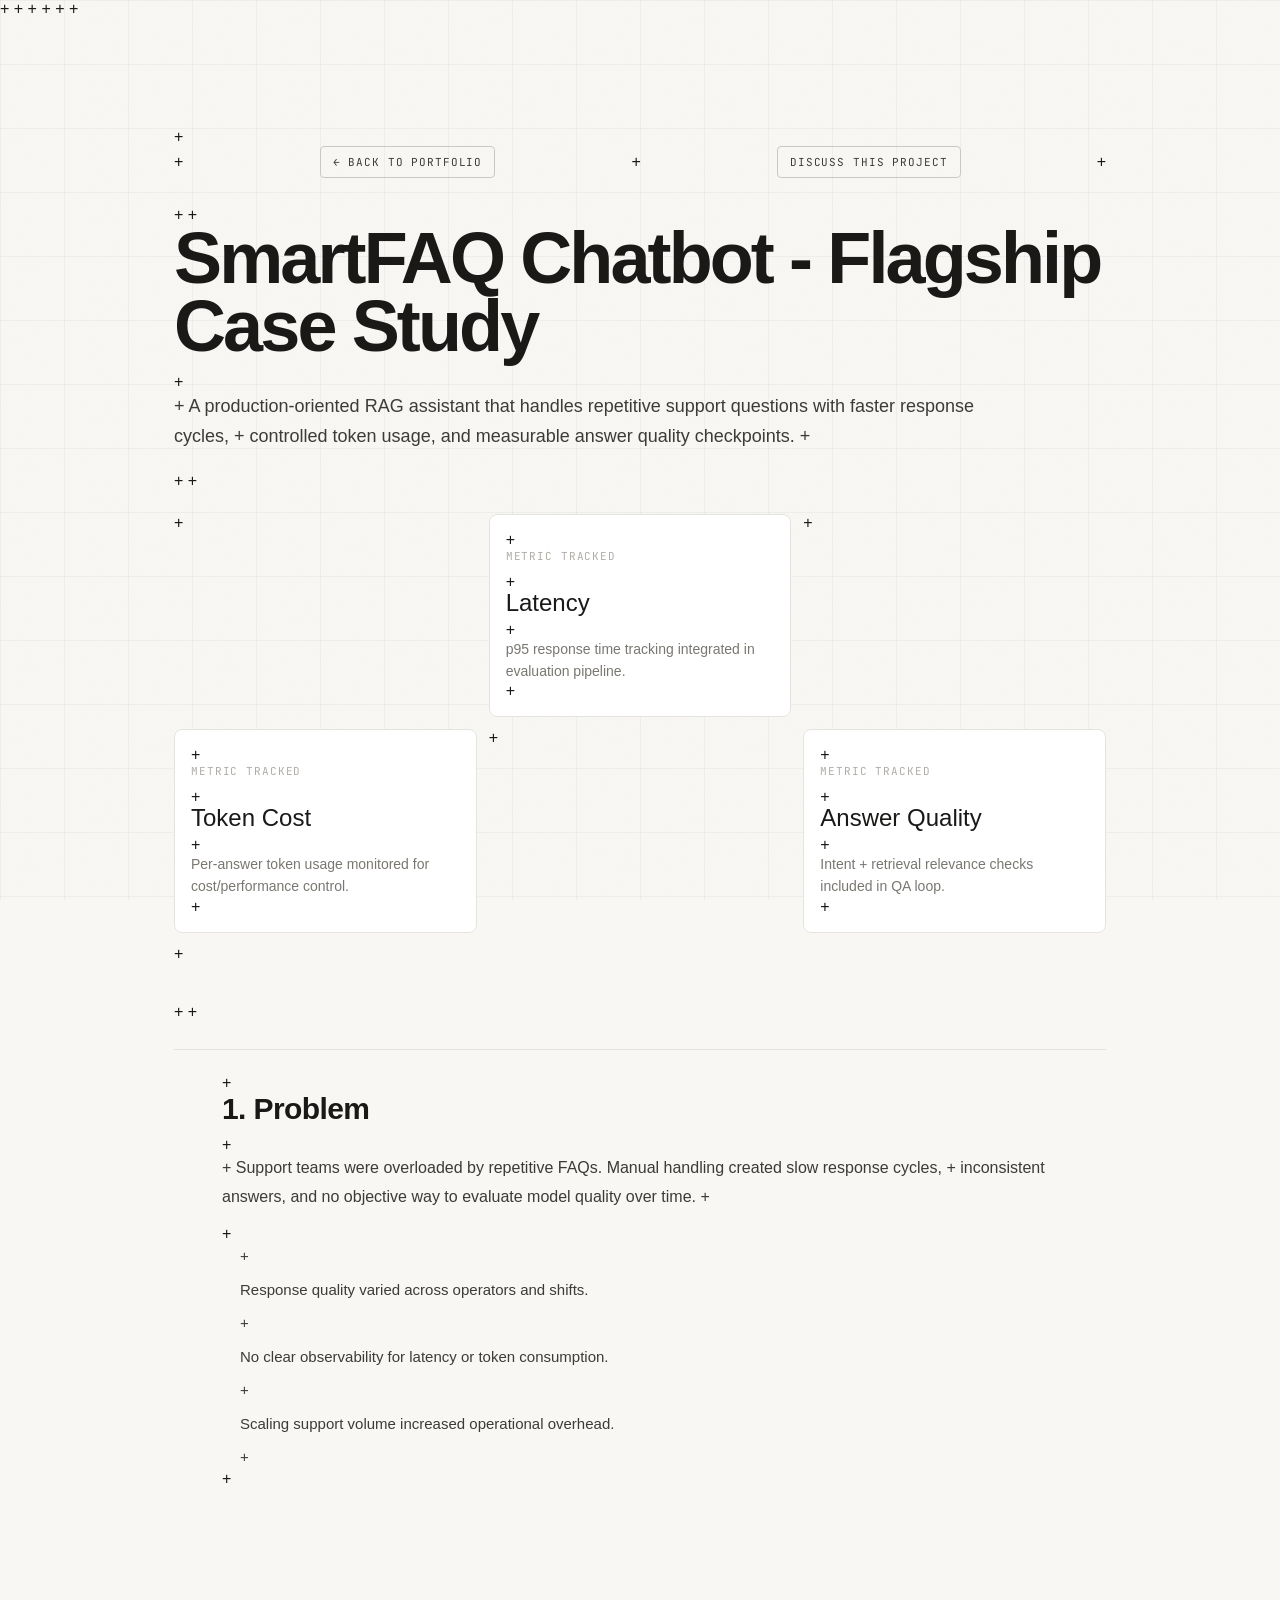
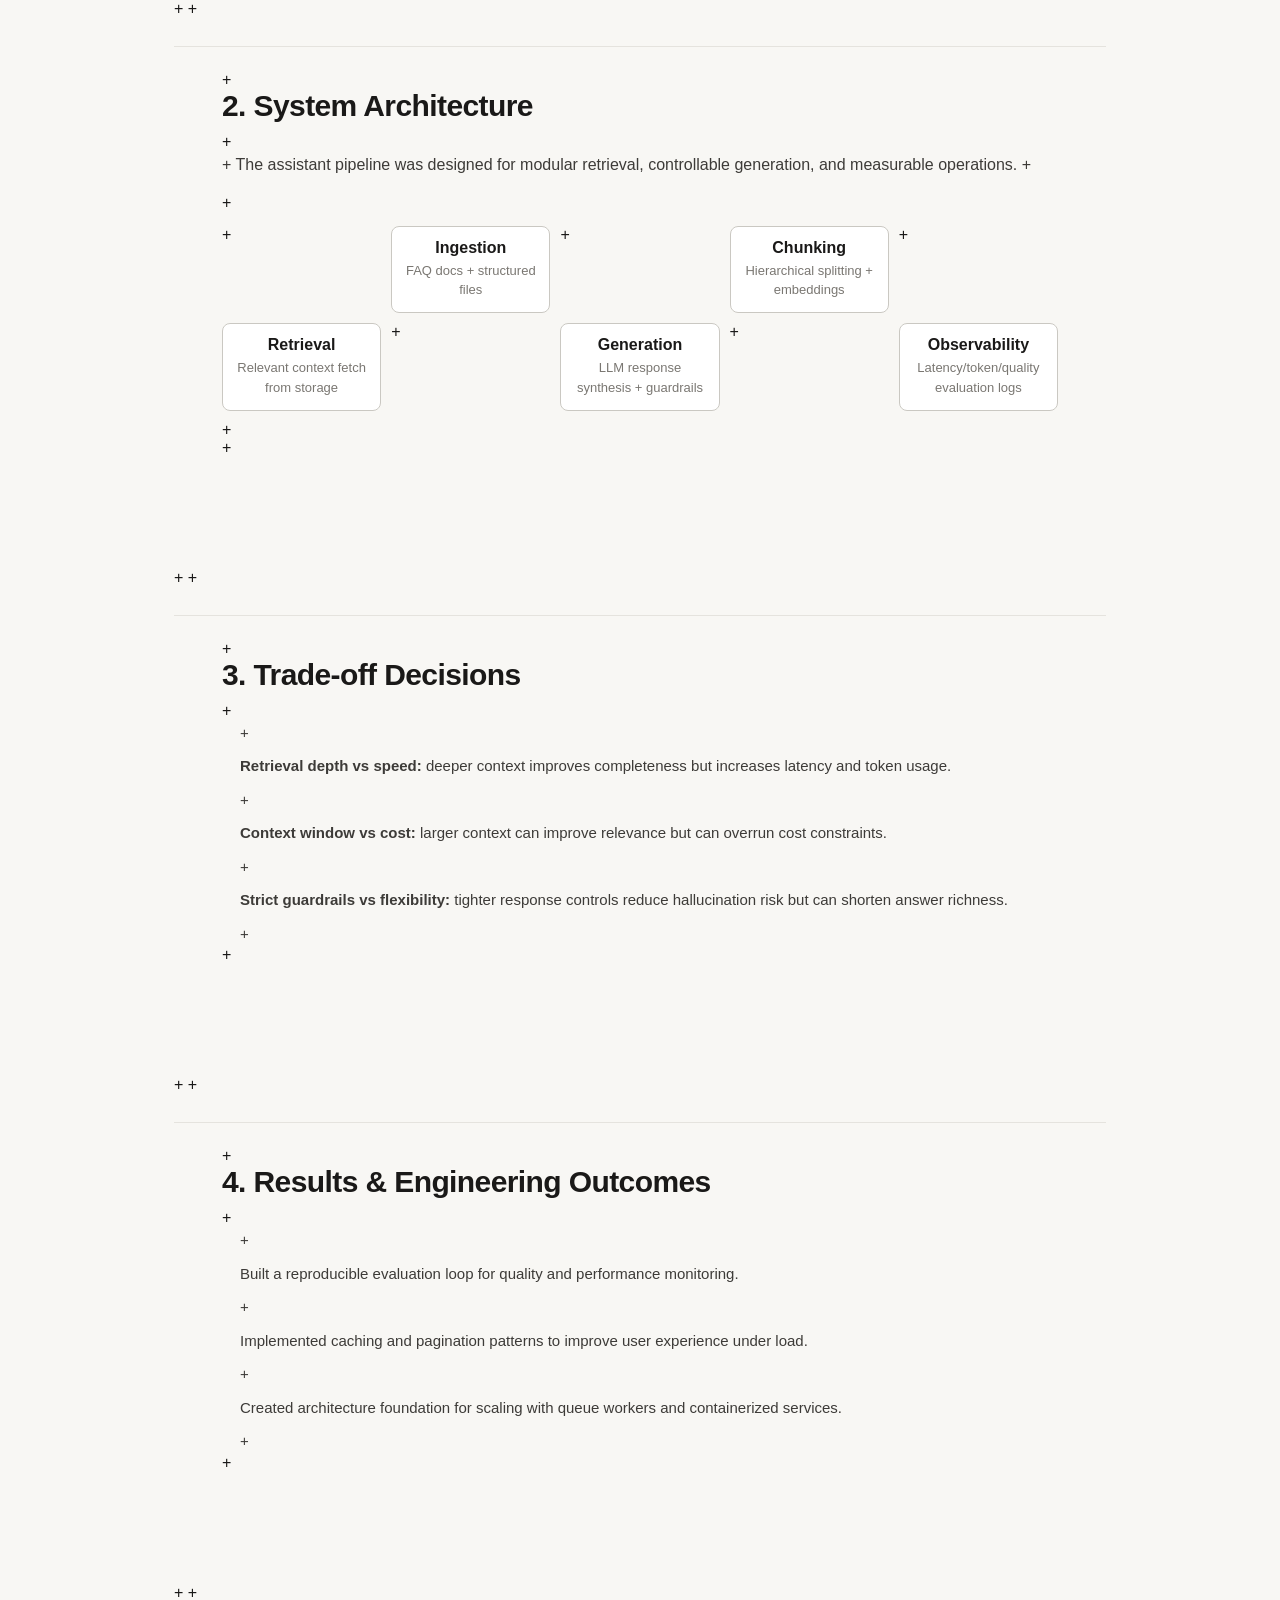
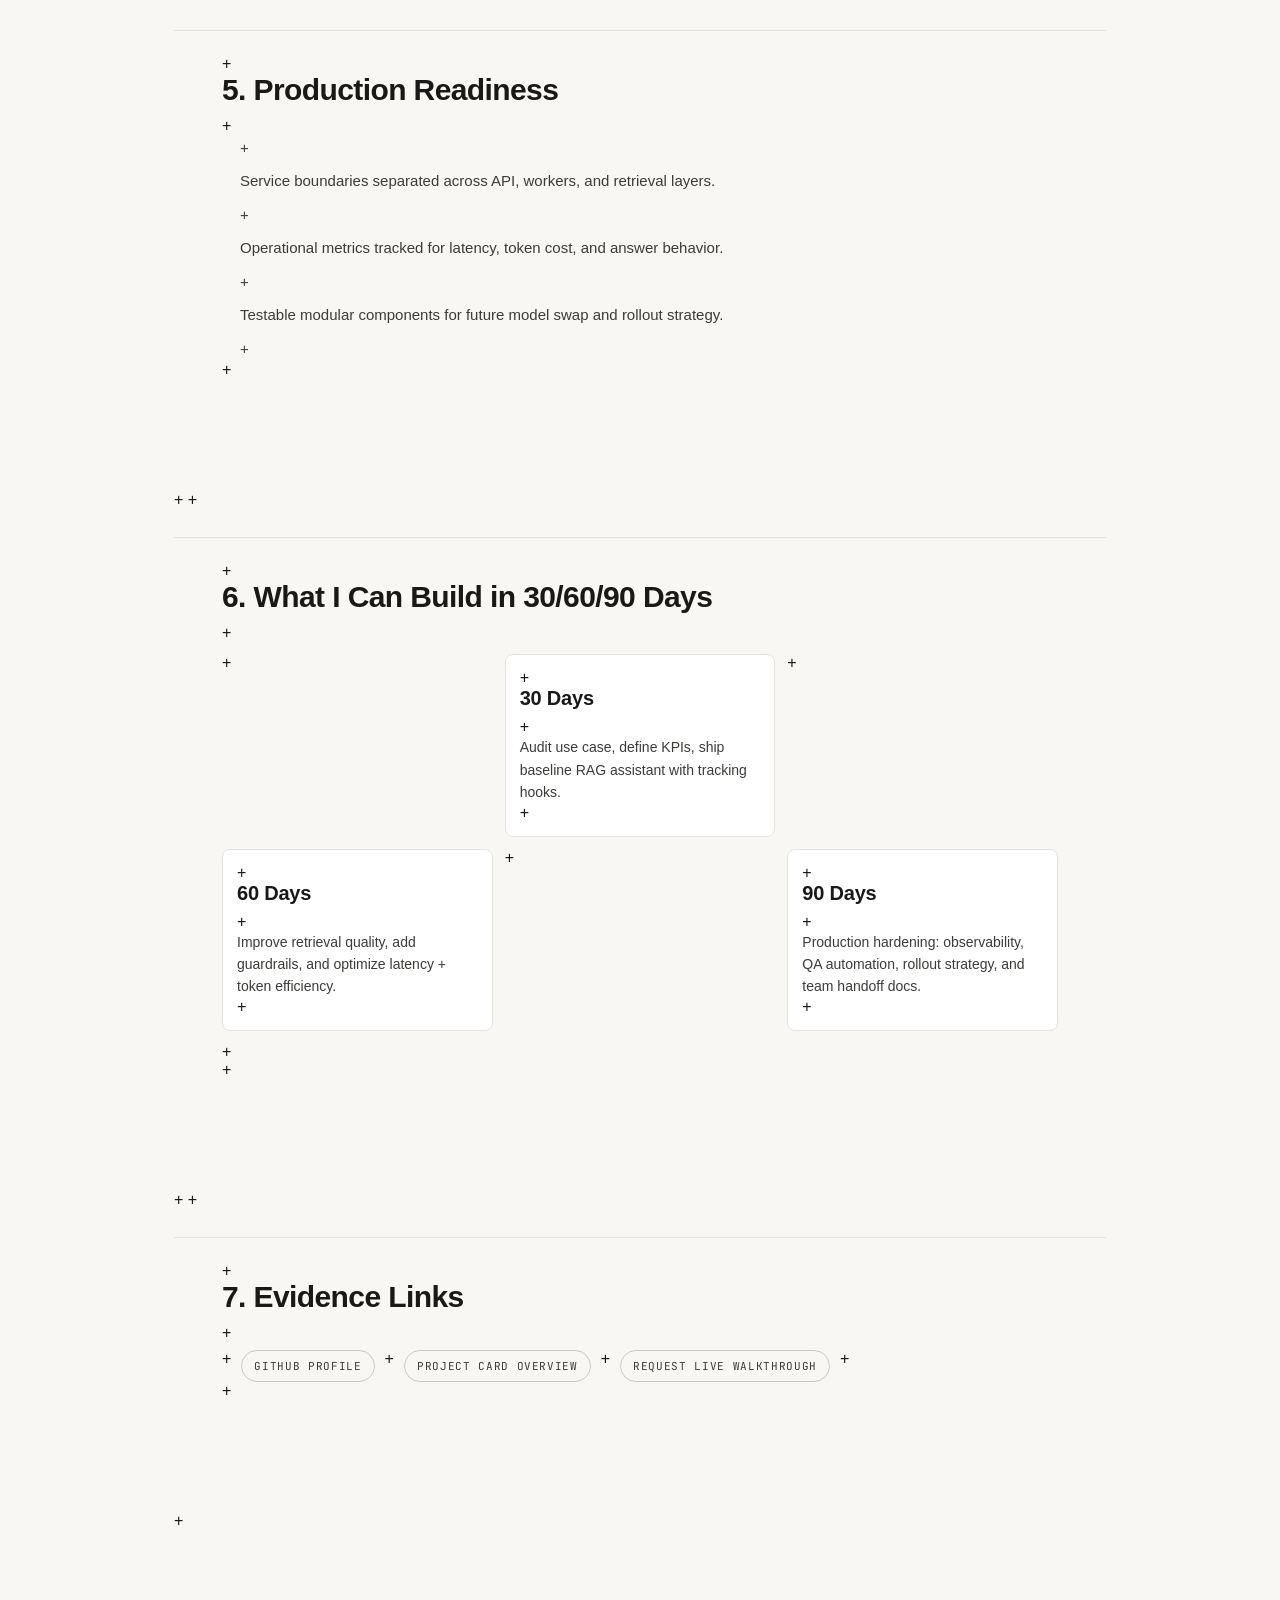
==== case-study-smartfaq.html @ 5f24fdd6 "Initial portfolio" ====
<!DOCTYPE html>
<html lang="en">
<head>
  <meta charset="UTF-8" />
  <meta name="viewport" content="width=device-width, initial-scale=1.0" />
  <title>Flagship Case Study | SmartFAQ RAG Assistant</title>
  <meta name="description" content="Deep dive case study of SmartFAQ RAG assistant: architecture, trade-offs, production readiness, and measurable engineering outcomes." />
  <link rel="stylesheet" href="css/style.css" />
  <style>
    body { cursor: auto; }
    .case-wrap {
      max-width: 980px;
      margin: 0 auto;
      padding: 110px 24px 80px;
      position: relative;
      z-index: 1;
    }
    .case-nav {
      display: flex;
      justify-content: space-between;
      align-items: center;
      margin-bottom: 28px;
      gap: 12px;
      flex-wrap: wrap;
    }
    .case-nav a {
      font-family: var(--fm);
      font-size: 11px;
      letter-spacing: .08em;
      text-transform: uppercase;
      border: 1px solid var(--line-2);
      padding: 8px 12px;
      border-radius: var(--r4);
      color: var(--ink-2);
    }
    .case-nav a:hover { border-color: var(--ink); color: var(--ink); }

    .case-title {
      font-family: var(--fd);
      font-size: clamp(36px, 6.8vw, 72px);
      letter-spacing: -.04em;
      line-height: .95;
      margin-bottom: 12px;
      color: var(--ink);
    }
    .case-sub {
      font-size: 18px;
      line-height: 1.7;
      color: var(--ink-2);
      max-width: 820px;
      margin-bottom: 20px;
    }
    .case-kpi {
      display: grid;
      grid-template-columns: repeat(3, minmax(0, 1fr));
      gap: 12px;
      margin: 24px 0 40px;
    }
    .case-kpi-card {
      border: 1px solid var(--line);
      border-radius: var(--r8);
      padding: 16px;
      background: var(--bg-card);
    }
    .case-kpi-label {
      font-family: var(--fm);
      font-size: 11px;
      letter-spacing: .08em;
      text-transform: uppercase;
      color: var(--ink-4);
      margin-bottom: 10px;
    }
    .case-kpi-value {
      font-family: var(--fd);
      font-size: 24px;
      line-height: 1;
      color: var(--ink);
      margin-bottom: 6px;
    }
    .case-kpi-note {
      font-size: 14px;
      color: var(--ink-3);
      line-height: 1.55;
    }

    .case-section {
      margin-top: 28px;
      border-top: 1px solid var(--line);
      padding-top: 24px;
    }
    .case-h {
      font-family: var(--fd);
      font-size: 30px;
      letter-spacing: -.02em;
      margin-bottom: 10px;
      color: var(--ink);
    }
    .case-p {
      color: var(--ink-2);
      font-size: 16px;
      line-height: 1.8;
      margin-bottom: 14px;
    }
    .case-list {
      color: var(--ink-2);
      font-size: 15px;
      line-height: 1.7;
      margin-left: 18px;
      display: grid;
      gap: 8px;
    }

    .arch-grid {
      display: grid;
      grid-template-columns: repeat(5, minmax(0, 1fr));
      gap: 10px;
      margin-top: 14px;
    }
    .arch-node {
      border: 1px solid var(--line-2);
      border-radius: var(--r8);
      padding: 12px;
      background: #fff;
      text-align: center;
    }
    .arch-node b {
      display: block;
      font-family: var(--fd);
      margin-bottom: 4px;
      color: var(--ink);
    }
    .arch-node span {
      font-size: 13px;
      color: var(--ink-3);
      line-height: 1.45;
    }

    .proof-links {
      display: flex;
      flex-wrap: wrap;
      gap: 10px;
      margin-top: 8px;
    }
    .proof-links a {
      font-family: var(--fm);
      font-size: 11px;
      letter-spacing: .06em;
      text-transform: uppercase;
      border: 1px solid var(--line-2);
      border-radius: 999px;
      padding: 8px 12px;
      color: var(--ink-2);
    }
    .proof-links a:hover {
      color: var(--ink);
      border-color: var(--ink);
      background: #fff;
    }

    .roadmap {
      display: grid;
      grid-template-columns: repeat(3, minmax(0, 1fr));
      gap: 12px;
      margin-top: 12px;
    }
    .roadmap-card {
      border: 1px solid var(--line);
      border-radius: var(--r8);
      padding: 14px;
      background: var(--bg-card);
    }
    .roadmap-card h4 {
      font-family: var(--fd);
      font-size: 20px;
      margin-bottom: 8px;
      letter-spacing: -.01em;
    }
    .roadmap-card p {
      font-size: 14px;
      color: var(--ink-2);
      line-height: 1.6;
    }

    @media (max-width: 900px) {
      .case-kpi { grid-template-columns: 1fr; }
      .arch-grid { grid-template-columns: 1fr 1fr; }
      .roadmap { grid-template-columns: 1fr; }
    }
  </style>
+</head>
+<body>
+  <div class="noise"></div>
+  <div class="grid-bg"></div>
+
+  <main class="case-wrap">
+    <div class="case-nav">
+      <a href="index.html#projects">← Back to Portfolio</a>
+      <a href="index.html#contact">Discuss This Project</a>
+    </div>
+
+    <h1 class="case-title">SmartFAQ Chatbot - Flagship Case Study</h1>
+    <p class="case-sub">
+      A production-oriented RAG assistant that handles repetitive support questions with faster response cycles,
+      controlled token usage, and measurable answer quality checkpoints.
+    </p>
+
+    <div class="case-kpi">
+      <article class="case-kpi-card">
+        <div class="case-kpi-label">Metric Tracked</div>
+        <div class="case-kpi-value">Latency</div>
+        <p class="case-kpi-note">p95 response time tracking integrated in evaluation pipeline.</p>
+      </article>
+      <article class="case-kpi-card">
+        <div class="case-kpi-label">Metric Tracked</div>
+        <div class="case-kpi-value">Token Cost</div>
+        <p class="case-kpi-note">Per-answer token usage monitored for cost/performance control.</p>
+      </article>
+      <article class="case-kpi-card">
+        <div class="case-kpi-label">Metric Tracked</div>
+        <div class="case-kpi-value">Answer Quality</div>
+        <p class="case-kpi-note">Intent + retrieval relevance checks included in QA loop.</p>
+      </article>
+    </div>
+
+    <section class="case-section">
+      <h2 class="case-h">1. Problem</h2>
+      <p class="case-p">
+        Support teams were overloaded by repetitive FAQs. Manual handling created slow response cycles,
+        inconsistent answers, and no objective way to evaluate model quality over time.
+      </p>
+      <ul class="case-list">
+        <li>Response quality varied across operators and shifts.</li>
+        <li>No clear observability for latency or token consumption.</li>
+        <li>Scaling support volume increased operational overhead.</li>
+      </ul>
+    </section>
+
+    <section class="case-section">
+      <h2 class="case-h">2. System Architecture</h2>
+      <p class="case-p">
+        The assistant pipeline was designed for modular retrieval, controllable generation, and measurable operations.
+      </p>
+      <div class="arch-grid" aria-label="Architecture flow">
+        <div class="arch-node"><b>Ingestion</b><span>FAQ docs + structured files</span></div>
+        <div class="arch-node"><b>Chunking</b><span>Hierarchical splitting + embeddings</span></div>
+        <div class="arch-node"><b>Retrieval</b><span>Relevant context fetch from storage</span></div>
+        <div class="arch-node"><b>Generation</b><span>LLM response synthesis + guardrails</span></div>
+        <div class="arch-node"><b>Observability</b><span>Latency/token/quality evaluation logs</span></div>
+      </div>
+    </section>
+
+    <section class="case-section">
+      <h2 class="case-h">3. Trade-off Decisions</h2>
+      <ul class="case-list">
+        <li><b>Retrieval depth vs speed:</b> deeper context improves completeness but increases latency and token usage.</li>
+        <li><b>Context window vs cost:</b> larger context can improve relevance but can overrun cost constraints.</li>
+        <li><b>Strict guardrails vs flexibility:</b> tighter response controls reduce hallucination risk but can shorten answer richness.</li>
+      </ul>
+    </section>
+
+    <section class="case-section">
+      <h2 class="case-h">4. Results & Engineering Outcomes</h2>
+      <ul class="case-list">
+        <li>Built a reproducible evaluation loop for quality and performance monitoring.</li>
+        <li>Implemented caching and pagination patterns to improve user experience under load.</li>
+        <li>Created architecture foundation for scaling with queue workers and containerized services.</li>
+      </ul>
+    </section>
+
+    <section class="case-section">
+      <h2 class="case-h">5. Production Readiness</h2>
+      <ul class="case-list">
+        <li>Service boundaries separated across API, workers, and retrieval layers.</li>
+        <li>Operational metrics tracked for latency, token cost, and answer behavior.</li>
+        <li>Testable modular components for future model swap and rollout strategy.</li>
+      </ul>
+    </section>
+
+    <section class="case-section">
+      <h2 class="case-h">6. What I Can Build in 30/60/90 Days</h2>
+      <div class="roadmap">
+        <article class="roadmap-card">
+          <h4>30 Days</h4>
+          <p>Audit use case, define KPIs, ship baseline RAG assistant with tracking hooks.</p>
+        </article>
+        <article class="roadmap-card">
+          <h4>60 Days</h4>
+          <p>Improve retrieval quality, add guardrails, and optimize latency + token efficiency.</p>
+        </article>
+        <article class="roadmap-card">
+          <h4>90 Days</h4>
+          <p>Production hardening: observability, QA automation, rollout strategy, and team handoff docs.</p>
+        </article>
+      </div>
+    </section>
+
+    <section class="case-section">
+      <h2 class="case-h">7. Evidence Links</h2>
+      <div class="proof-links">
+        <a href="https://github.com/CodeByAbi" target="_blank" rel="noopener noreferrer">GitHub Profile</a>
+        <a href="index.html#projects">Project Card Overview</a>
+        <a href="index.html#contact">Request Live Walkthrough</a>
+      </div>
+    </section>
+  </main>
+</body>
+</html>
---- css/style.css ----
/* ============================================================
   ABI PORTFOLIO — MAIN STYLESHEET
   Font: Clash Display (display) + Satoshi (body) + JetBrains Mono (code)
   ============================================================ */

@import url('https://api.fontshare.com/v2/css?f[]=clash-display@500,600,700&f[]=satoshi@400,500&display=swap');
@import url('https://fonts.googleapis.com/css2?family=JetBrains+Mono:wght@300;400;500&display=swap');

/* ======================== VARIABLES ======================== */
:root {
  --bg:        #f8f7f4;
  --bg-card:   #ffffff;
  --bg-dark:   #111110;
  --ink:       #1a1918;
  --ink-2:     #3d3b38;
  --ink-3:     #7a7772;
  --ink-4:     #b0ada8;
  --gold:      #b8924a;
  --gold-lt:   #d4aa6a;
  --line:      #e5e3de;
  --line-2:    #cac8c2;

  --fd: 'Clash Display', sans-serif;
  --fb: 'Satoshi', sans-serif;
  --fm: 'JetBrains Mono', monospace;

  --ease:   cubic-bezier(.22,.68,0,1.2);
  --ease-s: cubic-bezier(.16,1,.3,1);
  --ease-i: cubic-bezier(.4,0,.2,1);

  --r2: 2px; --r4: 4px; --r8: 8px;

  --sh-sm: 0 2px 8px rgba(0,0,0,.06);
  --sh-md: 0 6px 24px rgba(0,0,0,.09);
  --sh-lg: 0 16px 56px rgba(0,0,0,.12);
}

/* ======================== RESET ======================== */
*, *::before, *::after { margin:0; padding:0; box-sizing:border-box; }
html { scroll-behavior: smooth; -webkit-font-smoothing: antialiased; }
body {
  background: var(--bg);
  color: var(--ink);
  font-family: var(--fb);
  overflow-x: hidden;
  cursor: auto;
}
img { display:block; width:100%; }
a { text-decoration: none; color: inherit; }
ul { list-style: none; }

/* ======================== CURSOR ======================== */
.cursor {
  position: fixed; z-index: 9999; pointer-events: none;
  width: 10px; height: 10px;
  background: var(--ink); border-radius: 50%;
  transform: translate(-50%,-50%);
  transition: width .18s var(--ease-s), height .18s var(--ease-s),
              background .18s, opacity .18s;
  mix-blend-mode: multiply;
}
.cursor-trail {
  position: fixed; z-index: 9998; pointer-events: none;
  width: 36px; height: 36px;
  border: 1.5px solid rgba(26,25,24,.35); border-radius: 50%;
  transform: translate(-50%,-50%);
  transition: width .4s var(--ease-s), height .4s var(--ease-s), opacity .3s;
}
body.h-cursor .cursor { width: 14px; height: 14px; background: var(--gold); }
body.h-cursor .cursor-trail { width: 52px; height: 52px; opacity: .25; }

/* ======================== NOISE OVERLAY ======================== */
.noise {
  position: fixed; inset: 0; z-index: 0; pointer-events: none;
  opacity: .025;
  background-image: url("data:image/svg+xml,%3Csvg viewBox='0 0 256 256' xmlns='http://www.w3.org/2000/svg'%3E%3Cfilter id='n'%3E%3CfeTurbulence type='fractalNoise' baseFrequency='0.9' numOctaves='4' stitchTiles='stitch'/%3E%3C/filter%3E%3Crect width='100%25' height='100%25' filter='url(%23n)'/%3E%3C/svg%3E");
  background-size: 200px 200px;
}

/* ======================== GRID BG ======================== */
.grid-bg {
  position: fixed; inset: 0; z-index: 0; pointer-events: none;
  background-image:
    linear-gradient(rgba(26,25,24,.04) 1px, transparent 1px),
    linear-gradient(90deg, rgba(26,25,24,.04) 1px, transparent 1px);
  background-size: 64px 64px;
  transition: transform .15s linear;
}

/* ======================== NAV ======================== */
nav {
  position: fixed; top: 0; left: 0; right: 0; z-index: 100;
  display: flex; align-items: center; justify-content: space-between;
  height: 60px; padding: 0 48px;
  background: rgba(248,247,244,.85);
  backdrop-filter: blur(20px); -webkit-backdrop-filter: blur(20px);
  border-bottom: 1px solid transparent;
  transition: border-color .3s, box-shadow .3s;
}
nav.scrolled { border-bottom-color: var(--line); box-shadow: var(--sh-sm); }
.nav-logo {
  font-family: var(--fd); font-weight: 700; font-size: 18px;
  letter-spacing: -.02em; color: var(--ink);
}
.nav-logo em { color: var(--gold); font-style: normal; }
.nav-links { display: flex; gap: 32px; }
.nav-links a {
  font-family: var(--fm); font-size: 11px; font-weight: 400;
  letter-spacing: .1em; text-transform: uppercase; color: var(--ink-3);
  position: relative; padding-bottom: 2px; transition: color .2s;
}
.nav-links a::after {
  content: ''; position: absolute; bottom: 0; left: 0;
  width: 0; height: 1px; background: var(--gold);
  transition: width .3s var(--ease-s);
}
.nav-links a:hover, .nav-links a.active { color: var(--ink); }
.nav-links a:hover::after, .nav-links a.active::after { width: 100%; }
.nav-links a:focus-visible { color: var(--ink); }
.nav-links a:focus-visible::after { width: 100%; }
.nav-btn {
  font-family: var(--fm); font-size: 10px; letter-spacing: .1em;
  text-transform: uppercase; color: var(--ink);
  border: 1.5px solid var(--ink); padding: 8px 18px; border-radius: var(--r2);
  transition: background .2s, color .2s, transform .2s var(--ease-s), box-shadow .2s;
}
.nav-btn:hover {
  background: var(--ink); color: #fff;
  transform: translateY(-1px); box-shadow: var(--sh-sm);
}

/* ======================== SECTION BASE ======================== */
section {
  position: relative; z-index: 1;
  padding: 112px 48px;
  max-width: 1160px; margin: 0 auto;
}
.sec-label {
  display: inline-flex; align-items: center; gap: 14px;
  font-family: var(--fm); font-size: 10px; font-weight: 400;
  letter-spacing: .18em; text-transform: uppercase; color: var(--ink-4);
  margin-bottom: 56px;
}
.sec-label::before {
  content: ''; width: 28px; height: 1px; background: var(--gold); display: block;
}

/* ======================== REVEAL ANIMATIONS ======================== */
[data-reveal] {
  opacity: 0;
  transform: translateY(40px);
  transition: opacity .8s var(--ease-s), transform .8s var(--ease-s);
}
[data-reveal].in { opacity: 1; transform: translateY(0); }
[data-reveal="left"]  { transform: translateX(-40px); }
[data-reveal="left"].in { transform: translateX(0); }
[data-reveal="right"] { transform: translateX(40px); }
[data-reveal="right"].in { transform: translateX(0); }
[data-reveal="scale"] { transform: scale(.94); }
[data-reveal="scale"].in { transform: scale(1); }

[data-delay="1"] { transition-delay: .1s; }
[data-delay="2"] { transition-delay: .2s; }
[data-delay="3"] { transition-delay: .3s; }
[data-delay="4"] { transition-delay: .4s; }
[data-delay="5"] { transition-delay: .5s; }
[data-delay="6"] { transition-delay: .6s; }

/* ======================== HERO ======================== */
#hero {
  min-height: 100vh; display: flex; flex-direction: column;
  justify-content: flex-end; padding-top: 100px; padding-bottom: 80px;
  overflow: hidden; position: relative; border-bottom: 1px solid var(--line);
}

/* Animated background circle */
.hero-circle {
  position: absolute; top: -20%; right: -10%;
  width: clamp(400px, 55vw, 800px); aspect-ratio: 1;
  border-radius: 50%;
  background: radial-gradient(circle at 40% 40%, rgba(184,146,74,.12), transparent 70%);
  animation: floatCircle 8s ease-in-out infinite alternate;
  pointer-events: none; z-index: 0;
}
@keyframes floatCircle {
  from { transform: translate(0, 0) scale(1); }
  to   { transform: translate(-30px, 20px) scale(1.05); }
}

.hero-content { position: relative; z-index: 1; }

.hero-name {
  font-family: var(--fd); font-weight: 600;
  font-size: clamp(34px, 5.2vw, 72px);
  line-height: .9; letter-spacing: -.03em; color: var(--ink-2);
  margin-bottom: 24px; overflow: hidden;
}
.hero-name .word { display: inline-block; overflow: hidden; margin-right: .12em; }
.hero-name .word span {
  display: inline-block;
  animation: wordUp 1s var(--ease-s) both;
  opacity: 0;
}
.hero-name .word:nth-child(1) span { animation-delay: .05s; }
.hero-name .word:nth-child(2) span { animation-delay: .18s; }
.hero-name .word:nth-child(3) span { animation-delay: .31s; }
@keyframes wordUp {
  from { transform: translateY(105%); opacity: 0; }
  to   { transform: translateY(0);    opacity: 1; }
}

.hero-nickname {
  font-family: var(--fd); font-weight: 700;
  font-size: clamp(36px, 6.2vw, 72px);
  line-height: .95; letter-spacing: -.02em;
  text-transform: none; color: var(--ink);
  margin-bottom: 10px;
  opacity: 0; animation: fadeSlide .7s var(--ease-s) .55s both;
}
.hero-role {
  font-family: var(--fd); font-size: clamp(18px, 2.1vw, 30px);
  font-weight: 500; color: var(--ink-2);
  margin-bottom: 18px;
  opacity: 0; animation: fadeSlide .7s var(--ease-s) .7s both;
}
.hero-desc {
  font-family: var(--fb); font-size: clamp(15px, 1.45vw, 21px); line-height: 1.72;
  color: var(--ink-3); max-width: 620px; margin-bottom: 44px;
  opacity: 0; animation: fadeSlide .7s var(--ease-s) .85s both;
}
.hero-status-badge {
  display: inline-flex;
  align-items: center;
  gap: 8px;
  font-family: var(--fm);
  font-size: 10px;
  letter-spacing: .08em;
  text-transform: uppercase;
  color: #5f5a54;
  background: #f2ede3;
  border: 1px solid #d7ccb7;
  border-radius: 999px;
  padding: 7px 12px;
  margin-bottom: 18px;
  opacity: 0;
  animation: fadeSlide .7s var(--ease-s) .92s both;
}
@keyframes fadeSlide {
  from { opacity: 0; transform: translateY(16px); }
  to   { opacity: 1; transform: translateY(0); }
}
.hero-ctas {
  display: flex; gap: 14px; flex-wrap: wrap;
  opacity: 0; animation: fadeSlide .7s var(--ease-s) 1s both;
}
.btn-solid {
  font-family: var(--fm); font-size: 11px; letter-spacing: .1em; text-transform: uppercase;
  background: var(--ink); color: #fff; padding: 14px 30px; border-radius: var(--r2);
  transition: transform .2s var(--ease-s), box-shadow .2s, background .2s;
}
.btn-solid:hover { transform: translateY(-3px); box-shadow: 0 8px 24px rgba(0,0,0,.18); background: #000; }
.btn-outline {
  font-family: var(--fm); font-size: 11px; letter-spacing: .1em; text-transform: uppercase;
  color: var(--ink); padding: 14px 30px; border-radius: var(--r2);
  border: 1.5px solid var(--line-2);
  transition: transform .2s var(--ease-s), border-color .2s, box-shadow .2s;
}
.btn-outline:hover { border-color: var(--ink); transform: translateY(-3px); box-shadow: var(--sh-sm); }

/* Hero scroll */
.hero-scroll {
  position: absolute; bottom: 32px; left: 48px;
  display: flex; align-items: center; gap: 12px;
  font-family: var(--fm); font-size: 10px; letter-spacing: .14em;
  text-transform: uppercase; color: var(--ink-4);
  opacity: 0; animation: fadeSlide .7s var(--ease-s) 1.3s both;
}
.scroll-track { width: 48px; height: 1px; background: var(--ink-4); position: relative; overflow: hidden; }
.scroll-track::after {
  content: ''; position: absolute; top: 0; left: -100%; width: 100%; height: 100%;
  background: var(--gold); animation: scanLine 2s ease-in-out infinite;
}
@keyframes scanLine { 0%{left:-100%} 100%{left:100%} }

/* Hero stats */
.hero-stats {
  position: absolute; right: 48px; bottom: 48px;
  display: flex; flex-direction: column; gap: 20px; align-items: flex-end;
  opacity: 0; animation: fadeSlide .7s var(--ease-s) 1.1s both;
}
.h-stat .n {
  font-family: var(--fd); font-size: 32px; font-weight: 700;
  letter-spacing: -.04em; color: var(--ink); line-height: 1;
}
.h-stat .l {
  font-family: var(--fm); font-size: 9px; letter-spacing: .14em;
  text-transform: uppercase; color: var(--ink-4); text-align: right;
}

/* ======================== ABOUT ======================== */
#about { border-top: 1px solid var(--line); }
.about-grid { display: grid; grid-template-columns: 1fr 440px; gap: 80px; align-items: start; }
.about-text h2 {
  font-family: var(--fd); font-size: clamp(36px, 4.5vw, 58px);
  font-weight: 700; line-height: 1.05; letter-spacing: -.035em;
  color: var(--ink); margin-bottom: 28px;
}
.about-text h2 .line { display: block; }
.about-text p { font-size: 15.5px; line-height: 1.82; color: var(--ink-2); margin-bottom: 18px; }
.skill-grid { display: flex; flex-wrap: wrap; gap: 8px; margin-top: 32px; }
.skill-chip {
  font-family: var(--fm); font-size: 10px; letter-spacing: .08em; text-transform: uppercase;
  color: var(--ink-2); background: var(--bg); border: 1.5px solid var(--line);
  padding: 7px 14px; border-radius: 999px;
  transition: background .2s, border-color .2s, color .2s, transform .2s var(--ease-s);
}
.skill-chip:hover {
  background: var(--ink); color: #fff; border-color: var(--ink); transform: translateY(-2px);
}

/* Stack diagram */
.stack-card {
  background: var(--bg-card); border: 1px solid var(--line);
  border-radius: var(--r8); padding: 32px; box-shadow: var(--sh-sm);
  position: relative; overflow: hidden;
}
.stack-card::before {
  content: ''; position: absolute; top: 0; left: 0; right: 0; height: 2px;
  background: linear-gradient(90deg, var(--ink), var(--gold));
}
.stack-title {
  font-family: var(--fm); font-size: 10px; letter-spacing: .14em;
  text-transform: uppercase; color: var(--ink-4); margin-bottom: 24px;
}
.stack-rows { display: flex; flex-direction: column; gap: 10px; }
.stack-row {
  display: flex; align-items: center; gap: 12px;
  padding: 11px 14px; border: 1px solid var(--line); border-radius: var(--r4);
  background: var(--bg); font-family: var(--fb); font-size: 13px; color: var(--ink-2);
  transition: border-color .2s, transform .2s var(--ease-s), background .2s;
}
.stack-row:hover { border-color: var(--gold-lt); background: #fff; transform: translateX(5px); }
.stack-ico { font-size: 16px; flex-shrink: 0; }
.stack-sep { width: 1px; height: 10px; background: var(--line-2); margin-left: 20px; }

/* ======================== EXPERIENCE ======================== */
#experience { border-top: 1px solid var(--line); }
.exp-grid { display: grid; grid-template-columns: 1fr 1fr; gap: 16px; }
.exp-card {
  background: var(--bg-card); border: 1.5px solid var(--line);
  border-radius: var(--r8); overflow: hidden; cursor: pointer;
  transition: border-color .25s, box-shadow .3s var(--ease-s);
  position: relative;
}
.exp-card::before {
  content: ''; position: absolute; left: 0; top: 0; bottom: 0;
  width: 3px; background: var(--gold);
  transform: scaleY(0); transform-origin: top;
  transition: transform .35s var(--ease-s);
}
.exp-card:hover::before, .exp-card.open::before { transform: scaleY(1); }
.exp-card:hover { border-color: var(--line-2); box-shadow: var(--sh-md); }
.exp-card.open  { border-color: var(--ink); box-shadow: var(--sh-md); }
.exp-head {
  padding: 26px 26px 20px;
  display: flex; justify-content: space-between; align-items: flex-start;
}
.exp-role    { font-family: var(--fd); font-size: 16px; font-weight: 600; color: var(--ink); margin-bottom: 6px; }
.exp-company { font-family: var(--fm); font-size: 10px; letter-spacing: .08em; text-transform: uppercase; color: var(--gold); margin-bottom: 5px; }
.exp-meta    { font-family: var(--fm); font-size: 10px; color: var(--ink-4); line-height: 1.7; }
.exp-toggle  {
  width: 28px; height: 28px; flex-shrink: 0;
  border: 1.5px solid var(--line); border-radius: var(--r4);
  display: flex; align-items: center; justify-content: center;
  font-size: 18px; color: var(--ink-3); font-weight: 300;
  transition: background .2s, color .2s, transform .35s var(--ease-s), border-color .2s;
}
.exp-card.open .exp-toggle { background: var(--ink); color: #fff; border-color: var(--ink); transform: rotate(45deg); }
.exp-preview { padding: 0 26px 20px; font-size: 13px; line-height: 1.7; color: var(--ink-3); }
.exp-body { max-height: 0; overflow: hidden; transition: max-height .5s var(--ease-s); }
.exp-card.open .exp-body { max-height: 800px; }
.exp-body-inner { padding: 20px 26px 26px; border-top: 1px solid var(--line); }
.exp-body-label { font-family: var(--fm); font-size: 9px; letter-spacing: .14em; text-transform: uppercase; color: var(--ink-4); margin-bottom: 12px; }
.exp-list { display: flex; flex-direction: column; gap: 9px; }
.exp-list li { font-size: 13px; line-height: 1.65; color: var(--ink-2); display: flex; gap: 10px; }
.exp-list li::before { content: '›'; color: var(--gold); font-size: 16px; flex-shrink: 0; line-height: 1.4; }

/* ======================== PROJECTS ======================== */
#projects { border-top: 1px solid var(--line); }
.proj-grid { display: grid; grid-template-columns: 1fr 1fr; gap: 20px; }
.proj-card {
  background: var(--bg-card); border: 1.5px solid var(--line);
  border-radius: var(--r8); overflow: hidden; cursor: pointer;
  transition: transform .3s var(--ease-s), box-shadow .3s var(--ease-s), border-color .25s;
  position: relative;
}
.proj-card:hover { transform: translateY(-6px); box-shadow: var(--sh-lg); border-color: var(--line-2); }
.proj-img-slot {
  width: 100%; height: 200px; background: var(--bg);
  border-bottom: 1px solid var(--line);
  display: flex; align-items: center; justify-content: center;
  overflow: hidden; position: relative;
}
.proj-img-slot img { width: 100%; height: 100%; object-fit: cover; transition: transform .5s var(--ease-s); }
.proj-card:hover .proj-img-slot img { transform: scale(1.04); }
.proj-img-placeholder {
  display: flex; flex-direction: column; align-items: center; gap: 10px;
  font-family: var(--fm); font-size: 10px; letter-spacing: .1em;
  text-transform: uppercase; color: var(--ink-4); user-select: none;
}
.proj-img-placeholder .ph-ico { font-size: 28px; opacity: .4; }
.proj-img-placeholder span { font-size: 9px; opacity: .6; }
.proj-body { padding: 24px; }
.proj-num   { font-family: var(--fm); font-size: 10px; letter-spacing: .1em; color: var(--ink-4); margin-bottom: 12px; }
.proj-title { font-family: var(--fd); font-size: 19px; font-weight: 600; color: var(--ink); margin-bottom: 10px; line-height: 1.2; }
.proj-desc  { font-size: 13.5px; line-height: 1.72; color: var(--ink-3); margin-bottom: 18px; }
.proj-tags  { display: flex; flex-wrap: wrap; gap: 6px; margin-bottom: 18px; }
.proj-tag   { font-family: var(--fm); font-size: 9px; letter-spacing: .07em; text-transform: uppercase; color: var(--ink-3); background: var(--bg); border: 1px solid var(--line); padding: 4px 9px; border-radius: 999px; }
.proj-tag-rag        { background: #fdf3e8; border-color: #d8b58f; color: #825222; }
.proj-tag-langchain  { background: #fff8e8; border-color: #e9c97f; color: #7a5a15; }
.proj-tag-fastapi    { background: #ebfff9; border-color: #8fdcbf; color: #1b6f56; }
.proj-tag-postgres   { background: #eef0ff; border-color: #9ca8ed; color: #344497; }
.proj-tag-ml         { background: #eef9ef; border-color: #92d39a; color: #1f6b33; }
.proj-tag-python     { background: #edf5ff; border-color: #99bdf5; color: #1f4d9e; }
.proj-tag-sklearn    { background: #fff2ea; border-color: #f0b28a; color: #9a4f2a; }
.proj-tag-ds         { background: #eefdff; border-color: #8ed7d7; color: #166767; }
.proj-tag-regression { background: #f4f3ff; border-color: #b3afe4; color: #4f4692; }
.proj-tag-pandas     { background: #f5f1ff; border-color: #b6a3e4; color: #4f3a86; }
.proj-tag-eda        { background: #fff8e8; border-color: #e2ca95; color: #7b5e1f; }
.proj-tag-tableau    { background: #eaf6ff; border-color: #99c8ec; color: #215c91; }
.proj-tag-analytics  { background: #eef9f5; border-color: #9fd8c2; color: #1d6650; }
.proj-cta   { font-family: var(--fm); font-size: 10px; letter-spacing: .1em; text-transform: uppercase; color: var(--ink-4); display: flex; align-items: center; gap: 8px; transition: color .2s, gap .2s; }
.proj-card:hover .proj-cta { color: var(--gold); gap: 14px; }

/* ======================== PROJECT MODAL ======================== */
.modal-overlay {
  position: fixed; inset: 0; z-index: 500;
  background: rgba(17,17,16,.6);
  backdrop-filter: blur(10px); -webkit-backdrop-filter: blur(10px);
  display: flex; align-items: center; justify-content: center;
  padding: 24px; opacity: 0; pointer-events: none;
  transition: opacity .35s var(--ease-s);
}
.modal-overlay.open { opacity: 1; pointer-events: all; }
.modal-box {
  background: var(--bg-card); border-radius: var(--r8);
  width: 100%; max-width: 880px; max-height: 90vh;
  overflow-y: auto; box-shadow: var(--sh-lg);
  transform: translateY(32px) scale(.96);
  transition: transform .4s var(--ease-s);
}
.modal-overlay.open .modal-box { transform: translateY(0) scale(1); }
.modal-bar {
  position: sticky; top: 0; background: rgba(255,255,255,.95);
  backdrop-filter: blur(12px); border-bottom: 1px solid var(--line);
  padding: 18px 32px; display: flex; justify-content: space-between; align-items: center;
  z-index: 10;
}
.modal-bar-label { font-family: var(--fm); font-size: 9px; letter-spacing: .16em; text-transform: uppercase; color: var(--ink-4); }
.modal-close {
  width: 32px; height: 32px; border: 1.5px solid var(--line); border-radius: var(--r4);
  background: none; cursor: pointer; display: flex; align-items: center; justify-content: center;
  font-size: 16px; color: var(--ink-3); transition: background .2s, color .2s;
}
.modal-close:hover { background: var(--ink); color: #fff; border-color: var(--ink); }
.modal-content { padding: 40px 32px 56px; }
.modal-title { font-family: var(--fd); font-size: 34px; font-weight: 700; letter-spacing: -.03em; margin-bottom: 6px; }
.modal-sub { font-family: var(--fm); font-size: 10px; letter-spacing: .12em; text-transform: uppercase; color: var(--gold); margin-bottom: 32px; }
.modal-sh { font-family: var(--fm); font-size: 9px; letter-spacing: .14em; text-transform: uppercase; color: var(--ink-4); margin-top: 28px; margin-bottom: 10px; }
.modal-p { font-size: 14.5px; line-height: 1.8; color: var(--ink-2); }
.flow-wrap { margin-top: 28px; padding: 26px; background: var(--bg); border: 1px solid var(--line); border-radius: var(--r8); }
.flow-label { font-family: var(--fm); font-size: 9px; letter-spacing: .16em; text-transform: uppercase; color: var(--ink-4); margin-bottom: 18px; }
.flow-steps { display: flex; align-items: center; flex-wrap: wrap; gap: 6px; }
.flow-node {
  background: #fff; border: 1.5px solid var(--line); border-radius: var(--r4);
  padding: 9px 14px; font-family: var(--fm); font-size: 11px; color: var(--ink);
  text-align: center; transition: background .2s, border-color .2s;
  opacity: 0; animation: nodeIn .4s var(--ease-s) both;
}
.flow-node:hover { background: var(--ink); color: #fff; border-color: var(--ink); }
.flow-node .fn-ico { font-size: 15px; margin-bottom: 3px; }
.flow-arrow-svg {
  color: var(--ink-4); opacity: 0; animation: nodeIn .4s var(--ease-s) both;
}
.flow-arrow-svg svg { animation: nudge 2s ease-in-out infinite; }
@keyframes nudge { 0%,100%{transform:translateX(0)} 50%{transform:translateX(4px)} }
@keyframes nodeIn  { from{opacity:0;transform:translateX(-10px)} to{opacity:1;transform:translateX(0)} }

/* ======================== CERTIFICATES ======================== */
#certificates { border-top: 1px solid var(--line); }
.cert-grid { display: grid; grid-template-columns: repeat(3,1fr); gap: 16px; }
.cert-card {
  background: var(--bg-card); border: 1.5px solid var(--line);
  border-radius: var(--r8); overflow: hidden;
  transition: transform .3s var(--ease-s), box-shadow .3s, border-color .2s;
  position: relative;
}
.cert-card:hover { transform: translateY(-5px); box-shadow: var(--sh-md); border-color: var(--line-2); }
.cert-img-slot {
  width: 100%; height: 160px; background: var(--bg);
  border-bottom: 1px solid var(--line);
  display: flex; align-items: center; justify-content: center;
  overflow: hidden; position: relative;
}
.cert-img-slot img { width: 100%; height: 100%; object-fit: cover; transition: transform .5s var(--ease-s); }
.cert-card:hover .cert-img-slot img { transform: scale(1.05); }
.cert-img-placeholder {
  display: flex; flex-direction: column; align-items: center; gap: 8px;
  font-family: var(--fm); font-size: 9px; letter-spacing: .1em;
  text-transform: uppercase; color: var(--ink-4); user-select: none;
}
.cert-img-placeholder .ph-ico { font-size: 24px; opacity: .35; }
.cert-body { padding: 20px; }
.cert-badge { position: absolute; top: 14px; right: 14px; width: 8px; height: 8px; border-radius: 50%; background: #22c55e; box-shadow: 0 0 0 3px rgba(34,197,94,.18); }
.cert-issuer { font-family: var(--fm); font-size: 9px; letter-spacing: .12em; text-transform: uppercase; color: var(--gold); margin-bottom: 7px; }
.cert-name   { font-family: var(--fd); font-size: 15px; font-weight: 600; color: var(--ink); margin-bottom: 6px; line-height: 1.3; }
.cert-date   { font-family: var(--fm); font-size: 10px; color: var(--ink-4); }
.cert-desc   { font-size: 12px; color: var(--ink-3); margin-top: 7px; line-height: 1.55; }
.section-intro {
  max-width: 760px;
  margin: -24px 0 24px;
  font-size: 14px;
  line-height: 1.75;
  color: var(--ink-2);
}
.cert-meta-row {
  display: flex;
  align-items: center;
  justify-content: space-between;
  gap: 8px;
  margin-bottom: 8px;
}
.cert-level {
  font-family: var(--fm);
  font-size: 10px;
  letter-spacing: .07em;
  text-transform: uppercase;
  color: var(--ink-3);
}
.cert-status {
  font-family: var(--fm);
  font-size: 10px;
  letter-spacing: .06em;
  text-transform: uppercase;
  color: #6f6b66;
  border: 1px solid #d4d0ca;
  border-radius: 999px;
  padding: 3px 8px;
  background: #f6f4ef;
}
.cert-status-verified {
  color: #166534;
  border-color: #86d39b;
  background: #e9f8ed;
}
.cert-id {
  margin-top: 6px;
  font-family: var(--fm);
  font-size: 10px;
  letter-spacing: .05em;
  color: var(--ink-4);
}
.cert-tags {
  display: flex;
  flex-wrap: wrap;
  gap: 6px;
  margin-top: 12px;
}
.cert-tag {
  font-family: var(--fm);
  font-size: 10px;
  letter-spacing: .05em;
  text-transform: uppercase;
  border: 1px solid var(--line-2);
  border-radius: 999px;
  padding: 4px 8px;
  color: var(--ink-3);
  background: #faf9f6;
}

/* Colored certificate tag variants */
.cert-tag-analytics    { background: #eef9f5; border-color: #9fd8c2; color: #1d6650; }
.cert-tag-ml           { background: #eef9ef; border-color: #92d39a; color: #1f6b33; }
.cert-tag-decision    { background: #fff8e8; border-color: #e9c97f; color: #7a5a15; }
.cert-tag-python      { background: #edf5ff; border-color: #99bdf5; color: #1f4d9e; }
.cert-tag-automation  { background: #fff2ea; border-color: #f0b28a; color: #9a4f2a; }
.cert-tag-data        { background: #eefdff; border-color: #8ed7d7; color: #166767; }
.cert-tag-sql         { background: #eef0ff; border-color: #9ca8ed; color: #344497; }
.cert-tag-dashboard   { background: #eaf6ff; border-color: #99c8ec; color: #215c91; }
.cert-tag-storytelling{ background: #fff8e8; border-color: #e9c97f; color: #7a5a15; }
.cert-actions {
  display: flex;
  flex-wrap: wrap;
  gap: 8px;
  margin-top: 14px;
}
.cert-btn {
  font-family: var(--fm);
  font-size: 10px;
  letter-spacing: .08em;
  text-transform: uppercase;
  border: 1px solid var(--line-2);
  border-radius: 999px;
  padding: 7px 10px;
  color: var(--ink-2);
  background: #fff;
  transition: border-color .2s, color .2s, background .2s;
}
.cert-btn:hover {
  border-color: var(--ink);
  color: var(--ink);
}
.cert-btn-primary {
  background: var(--ink);
  border-color: var(--ink);
  color: #fff;
}
.cert-btn-primary:hover {
  background: #000;
  border-color: #000;
  color: #fff;
}

/* ======================== HONORS ======================== */
#honors { border-top: 1px solid var(--line); }
.honor-list { display: flex; flex-direction: column; }
.honor-item {
  display: grid; grid-template-columns: 120px 1fr;
  padding: 32px 0; border-top: 1px solid var(--line);
  position: relative; gap: 0;
  transition: background .2s;
}
.honor-item:last-child { border-bottom: 1px solid var(--line); }
.honor-item::before {
  content: ''; position: absolute; left: 120px; top: 0; bottom: 0;
  width: 1px; background: var(--line);
}
.honor-year { font-family: var(--fm); font-size: 11px; letter-spacing: .06em; color: var(--ink-4); padding-top: 4px; }
.honor-right { padding-left: 32px; }
.honor-title { font-family: var(--fd); font-size: 18px; font-weight: 600; color: var(--ink); margin-bottom: 5px; line-height: 1.25; }
.honor-org   { font-family: var(--fm); font-size: 10px; letter-spacing: .08em; text-transform: uppercase; color: var(--gold); margin-bottom: 10px; }
.honor-desc  { font-size: 13.5px; line-height: 1.7; color: var(--ink-2); }
.honor-meta {
  font-family: var(--fm);
  font-size: 10px;
  letter-spacing: .05em;
  color: var(--ink-4);
  margin-bottom: 10px;
}
.honor-pill {
  display: inline-flex;
  margin-bottom: 10px;
  font-family: var(--fm);
  font-size: 10px;
  letter-spacing: .08em;
  text-transform: uppercase;
  color: #7a5318;
  background: #fff2de;
  border: 1px solid #e4be8a;
  border-radius: 999px;
  padding: 4px 9px;
}
.honor-actions {
  display: flex;
  flex-wrap: wrap;
  gap: 8px;
  margin-top: 12px;
}
.honor-actions a {
  font-family: var(--fm);
  font-size: 10px;
  letter-spacing: .07em;
  text-transform: uppercase;
  border: 1px solid var(--line-2);
  border-radius: 999px;
  padding: 6px 10px;
  color: var(--ink-2);
  background: #fff;
  transition: border-color .2s, color .2s, background .2s;
}
.honor-actions a:hover {
  border-color: var(--ink);
  color: var(--ink);
}
.honor-item-featured {
  background: linear-gradient(90deg, rgba(255,247,232,.62), rgba(255,255,255,0));
}
/* decorative dot on timeline */
.honor-item::after {
  content: ''; position: absolute;
  left: calc(120px - 4px); top: 36px;
  width: 8px; height: 8px; border-radius: 50%;
  background: var(--bg); border: 2px solid var(--line-2);
  transition: border-color .3s, background .3s;
}
.honor-item:hover::after { background: var(--gold); border-color: var(--gold); }

/* ======================== CONTACT ======================== */
#contact { border-top: 1px solid var(--line); }
.contact-grid { display: grid; grid-template-columns: 1fr 1fr; gap: 80px; align-items: start; }
.contact-heading {
  font-family: var(--fd); font-size: clamp(38px, 5vw, 68px);
  font-weight: 700; line-height: .95; letter-spacing: -.04em;
  color: var(--ink); margin-bottom: 24px;
}
.contact-sub { font-size: 15px; line-height: 1.78; color: var(--ink-2); margin-bottom: 40px; }
.contact-links { display: flex; flex-direction: column; gap: 10px; }
.c-link {
  display: flex; align-items: center; gap: 14px;
  padding: 16px 20px; border: 1.5px solid var(--line); border-radius: var(--r4);
  background: var(--bg-card); font-family: var(--fb); font-size: 14px; color: var(--ink);
  transition: border-color .2s, transform .25s var(--ease-s), box-shadow .25s;
}
.c-link:hover { border-color: var(--ink); transform: translateX(8px); box-shadow: var(--sh-sm); }
.c-icon { font-size: 18px; width: 24px; text-align: center; flex-shrink: 0; }
.c-label { font-family: var(--fm); font-size: 9px; letter-spacing: .12em; text-transform: uppercase; color: var(--ink-4); margin-left: auto; }

.form-wrap { display: flex; flex-direction: column; gap: 14px; }
.f-grp { display: flex; flex-direction: column; gap: 6px; }
.f-lbl { font-family: var(--fm); font-size: 9px; letter-spacing: .14em; text-transform: uppercase; color: var(--ink-4); }
.f-inp, .f-txt {
  background: var(--bg-card); border: 1.5px solid var(--line); border-radius: var(--r4);
  padding: 12px 16px; font-family: var(--fb); font-size: 14px; color: var(--ink);
  outline: none; width: 100%;
  transition: border-color .2s, box-shadow .2s;
}
.f-inp:focus, .f-txt:focus { border-color: var(--ink); box-shadow: 0 0 0 3px rgba(26,25,24,.07); }
.f-txt { resize: vertical; min-height: 120px; }
.f-submit {
  align-self: flex-start; font-family: var(--fm); font-size: 11px;
  letter-spacing: .1em; text-transform: uppercase;
  background: var(--ink); color: #fff; border: none;
  padding: 14px 32px; border-radius: var(--r2); cursor: pointer;
  transition: transform .2s var(--ease-s), box-shadow .2s, background .2s;
}
.f-submit:hover { transform: translateY(-3px); box-shadow: 0 8px 24px rgba(0,0,0,.2); background: #000; }

/* ======================== FOOTER ======================== */
footer {
  position: relative; z-index: 1;
  background: var(--bg-dark); color: #fff;
  overflow: hidden;
}
.footer-top {
  max-width: 1160px; margin: 0 auto;
  padding: 80px 48px 56px;
  display: grid; grid-template-columns: 1fr 1fr; gap: 80px;
  border-bottom: 1px solid rgba(255,255,255,.1);
}
.footer-brand .f-logo {
  font-family: var(--fd); font-weight: 700; font-size: 48px;
  letter-spacing: -.04em; color: #fff; line-height: 1; margin-bottom: 16px;
}
.footer-brand .f-logo em { color: var(--gold-lt); font-style: normal; }
.footer-brand p { font-size: 14px; line-height: 1.7; color: rgba(255,255,255,.5); max-width: 320px; }
.footer-links-col { display: flex; flex-direction: column; gap: 10px; margin-top: 4px; }
.footer-col-label { font-family: var(--fm); font-size: 9px; letter-spacing: .16em; text-transform: uppercase; color: rgba(255,255,255,.3); margin-bottom: 12px; }
.footer-link {
  display: flex; align-items: center; gap: 12px;
  font-family: var(--fb); font-size: 14px; color: rgba(255,255,255,.65);
  padding: 10px 0; border-bottom: 1px solid rgba(255,255,255,.07);
  transition: color .2s, gap .2s;
}
.footer-link:hover { color: #fff; gap: 18px; }
.footer-link .fl-arr { font-size: 16px; margin-left: auto; opacity: .4; transition: opacity .2s; }
.footer-link:hover .fl-arr { opacity: 1; }

/* Footer glow line */
.footer-glow {
  position: absolute; top: 0; left: 50%; transform: translateX(-50%);
  width: 60%; height: 1px;
  background: linear-gradient(90deg, transparent, var(--gold-lt), transparent);
}

.footer-bottom {
  max-width: 1160px; margin: 0 auto;
  padding: 24px 48px;
  display: flex; justify-content: space-between; align-items: center;
}
.footer-copy { font-family: var(--fm); font-size: 10px; letter-spacing: .08em; color: rgba(255,255,255,.3); }
.footer-back {
  font-family: var(--fm); font-size: 10px; letter-spacing: .1em; text-transform: uppercase;
  color: rgba(255,255,255,.4); display: flex; align-items: center; gap: 8px;
  transition: color .2s;
}
.footer-back:hover { color: var(--gold-lt); }

/* Big decorative text */
.footer-big-text {
  font-family: var(--fd); font-weight: 700;
  font-size: clamp(60px, 12vw, 180px);
  letter-spacing: -.05em; color: rgba(255,255,255,.04);
  white-space: nowrap; text-align: center;
  padding: 0 48px 20px; line-height: 1; user-select: none;
  overflow: hidden;
}

/* ======================== RESPONSIVE ======================== */
@media (max-width: 960px) {
  nav { padding: 0 24px; }
  .nav-links { display: none; }
  section { padding: 80px 24px; }
  .about-grid { grid-template-columns: 1fr; gap: 40px; }
  .exp-grid, .proj-grid { grid-template-columns: 1fr; }
  .cert-grid { grid-template-columns: 1fr 1fr; }
  .contact-grid { grid-template-columns: 1fr; gap: 48px; }
  .footer-top { grid-template-columns: 1fr; gap: 40px; }
  .footer-bottom { flex-direction: column; gap: 12px; }
  .hero-stats, .hero-scroll { display: none; }
  .honor-item { grid-template-columns: 80px 1fr; }
  .honor-item::before { left: 80px; }
  .honor-item::after { left: calc(80px - 4px); }
}
@media (max-width: 600px) {
  .cert-grid { grid-template-columns: 1fr; }
  .hero-nickname { font-size: clamp(32px, 13vw, 64px); margin-bottom: 8px; }
  .hero-name { font-size: clamp(30px, 10vw, 54px); margin-bottom: 16px; }
  .hero-role { font-size: clamp(17px, 6vw, 24px); }
  .hero-desc { font-size: 15px; line-height: 1.65; }
  .footer-big-text { font-size: 60px; }
}

/* ======================== ACCESSIBILITY + STRUCTURE OVERRIDES ======================== */
.sr-only {
  position: absolute;
  width: 1px;
  height: 1px;
  padding: 0;
  margin: -1px;
  overflow: hidden;
  clip: rect(0, 0, 0, 0);
  white-space: nowrap;
  border: 0;
}

.skip-link {
  position: fixed;
  left: 16px;
  top: -56px;
  z-index: 2000;
  background: var(--ink);
  color: #fff;
  padding: 10px 14px;
  border-radius: var(--r4);
  transition: top .2s var(--ease-s);
}
.skip-link:focus-visible { top: 16px; }

body.use-custom-cursor { cursor: none; }
body:not(.use-custom-cursor) .cursor,
body:not(.use-custom-cursor) .cursor-trail {
  opacity: 0;
  visibility: hidden;
}

.hero-section {
  max-width: none;
  padding-left: 48px;
  padding-right: 48px;
}
.hero-shell {
  display: grid;
  grid-template-columns: minmax(0, 1fr) minmax(320px, 420px);
  align-items: center;
  gap: 48px;
  max-width: 1160px;
  margin: 0 auto;
}
.hero-copy {
  max-width: 720px;
}
.hero-stats-shell {
  max-width: 1160px;
  margin: 0 auto;
  position: absolute;
  right: 48px;
  bottom: 48px;
}
.about-title {
  font-family: var(--fd);
  font-size: clamp(36px, 4.5vw, 58px);
  font-weight: 700;
  line-height: 1.05;
  letter-spacing: -.035em;
  color: var(--ink);
  margin-bottom: 28px;
}
.about-title .line { display: block; }
.about-em { font-style: italic; color: var(--gold); }
.about-intro { margin-top: 24px; }
.about-skill-grid { margin-top: 32px; }

#about {
  background: linear-gradient(180deg, rgba(255,255,255,.35) 0%, rgba(255,255,255,0) 100%);
}
.about-grid {
  grid-template-columns: minmax(0, 1fr) minmax(350px, 460px);
  gap: 64px;
  align-items: stretch;
}
#about p {
  font-size: 16px;
  line-height: 1.82;
  color: var(--ink-2);
  margin-bottom: 16px;
}
.about-kpi-grid {
  margin-top: 24px;
  display: grid;
  grid-template-columns: repeat(3, minmax(0, 1fr));
  gap: 10px;
}
.about-kpi {
  border: 1px solid var(--line);
  border-radius: var(--r8);
  background: rgba(255,255,255,.7);
  padding: 12px;
  box-shadow: var(--sh-sm);
}
.kpi-v {
  display: block;
  font-family: var(--fd);
  font-size: 18px;
  letter-spacing: -.02em;
  color: var(--ink);
}
.kpi-l {
  display: block;
  margin-top: 4px;
  font-family: var(--fm);
  font-size: 11px;
  letter-spacing: .06em;
  text-transform: uppercase;
  color: var(--ink-3);
}

.skill-chip {
  font-size: 11px;
  letter-spacing: .06em;
  border-width: 1px;
}
.skill-chip.skill-python    { background: #edf5ff; border-color: #99bdf5; color: #1f4d9e; }
.skill-chip.skill-ml        { background: #eef9ef; border-color: #92d39a; color: #1f6b33; }
.skill-chip.skill-dl        { background: #f5f1ff; border-color: #b6a3e4; color: #4f3a86; }
.skill-chip.skill-pytorch   { background: #fff2ea; border-color: #f0b28a; color: #9a4f2a; }
.skill-chip.skill-azure     { background: #ecf6ff; border-color: #90bde8; color: #14538d; }
.skill-chip.skill-ds        { background: #eefdff; border-color: #8ed7d7; color: #166767; }
.skill-chip.skill-sql       { background: #eef0ff; border-color: #9ca8ed; color: #344497; }
.skill-chip.skill-r         { background: #f4f3ff; border-color: #b3afe4; color: #4f4692; }
.skill-chip.skill-langchain { background: #fff8e8; border-color: #e9c97f; color: #7a5a15; }
.skill-chip.skill-rag       { background: #fdf3e8; border-color: #d8b58f; color: #825222; }
.skill-chip.skill-fastapi   { background: #ebfff9; border-color: #8fdcbf; color: #1b6f56; }
.skill-chip.skill-tableau   { background: #eaf6ff; border-color: #99c8ec; color: #215c91; }

.stack-card {
  background: linear-gradient(180deg, #ffffff 0%, #fefdfb 100%);
}
.stack-rows {
  gap: 12px;
}
.stack-row {
  align-items: center;
  justify-content: space-between;
  gap: 12px;
  padding: 13px 14px;
  border-radius: 10px;
  border: 1px solid #dedad2;
  background: #fff;
  transform: translateY(12px);
  opacity: 0;
}
.stack-card.in .stack-row {
  animation: stackRise .55s var(--ease-s) forwards;
}
.stack-card.in .stack-row:nth-child(1) { animation-delay: .08s; }
.stack-card.in .stack-row:nth-child(2) { animation-delay: .16s; }
.stack-card.in .stack-row:nth-child(3) { animation-delay: .24s; }
.stack-card.in .stack-row:nth-child(4) { animation-delay: .32s; }
.stack-card.in .stack-row:nth-child(5) { animation-delay: .40s; }

.stack-main {
  display: flex;
  flex-direction: column;
  gap: 2px;
  flex: 1;
}
.stack-domain {
  font-family: var(--fd);
  font-size: 16px;
  color: var(--ink);
  line-height: 1.1;
}
.stack-tools {
  font-family: var(--fb);
  font-size: 13px;
  color: var(--ink-3);
}
.stack-level {
  font-family: var(--fm);
  font-size: 10px;
  letter-spacing: .07em;
  text-transform: uppercase;
  padding: 5px 8px;
  border-radius: 999px;
  border: 1px solid var(--line-2);
  color: var(--ink-3);
  background: #faf9f7;
}
.stack-row-ai  { border-left: 4px solid #4e7fcc; }
.stack-row-llm { border-left: 4px solid #3ca46e; }
.stack-row-data{ border-left: 4px solid #41a5a5; }
.stack-row-db  { border-left: 4px solid #8a76cf; }
.stack-row-ops { border-left: 4px solid #b6843a; }

@keyframes stackRise {
  from { transform: translateY(12px); opacity: 0; }
  to   { transform: translateY(0); opacity: 1; }
}

.hero-name {
  font-size: clamp(30px, 4.2vw, 58px);
  line-height: .96;
}
.hero-nickname {
  font-size: clamp(48px, 7.2vw, 94px);
  line-height: .88;
  margin-bottom: 16px;
}
.hero-role {
  font-size: clamp(18px, 1.9vw, 26px);
  margin-bottom: 14px;
}
.hero-desc {
  max-width: 700px;
  margin-bottom: 30px;
}

.hero-profile {
  justify-self: end;
  width: min(40vw, 430px);
  aspect-ratio: 1;
  display: grid;
  place-items: center;
  position: relative;
}
.hero-profile-ring {
  position: absolute;
  inset: 0;
  border-radius: 50%;
  border: 1px solid rgba(184,146,74,.45);
  background:
    radial-gradient(circle at 25% 20%, rgba(255,255,255,.7), rgba(255,255,255,0) 45%),
    conic-gradient(from 220deg, rgba(184,146,74,.2), rgba(26,25,24,.05), rgba(184,146,74,.35));
  box-shadow: 0 24px 46px rgba(26,25,24,.16);
  animation: profileOrbit 6.5s ease-in-out infinite alternate;
}
.hero-profile-frame {
  position: relative;
  width: 84%;
  aspect-ratio: 1;
  border-radius: 50%;
  overflow: hidden;
  border: 4px solid rgba(255,255,255,.95);
  background: radial-gradient(circle at 30% 25%, #f4efe5 0%, #ddd8cf 100%);
  box-shadow: inset 0 0 0 1px rgba(26,25,24,.08);
}
.hero-profile-frame img {
  width: 100%;
  height: 100%;
  object-fit: cover;
  object-position: center;
}
.hero-profile-placeholder {
  display: none;
  position: absolute;
  inset: 0;
  place-items: center;
  text-align: center;
  padding: 24px;
  font-family: var(--fm);
  font-size: 12px;
  letter-spacing: .08em;
  text-transform: uppercase;
  color: #68625d;
  background: linear-gradient(180deg, rgba(255,255,255,.55), rgba(230,224,213,.9));
}
@keyframes profileOrbit {
  from { transform: translateY(-6px) scale(1); }
  to   { transform: translateY(6px) scale(1.015); }
}

.hero-sub-ctas {
  margin-top: 14px;
  display: flex;
  flex-wrap: wrap;
  gap: 18px;
}
.text-cta {
  font-family: var(--fm);
  font-size: 12px;
  letter-spacing: .06em;
  text-transform: uppercase;
  color: var(--ink-3);
  transition: color .2s;
}
.text-cta:hover { color: var(--ink); }

.nav-actions {
  display: flex;
  align-items: center;
  gap: 10px;
}
.nav-link-ghost {
  font-family: var(--fm);
  font-size: 12px;
  letter-spacing: .08em;
  text-transform: uppercase;
  color: var(--ink-3);
  border: 1px solid var(--line-2);
  padding: 8px 14px;
  border-radius: var(--r2);
  transition: border-color .2s, color .2s;
}
.nav-link-ghost:hover {
  color: var(--ink);
  border-color: var(--ink);
}

.nav-toggle {
  width: 40px;
  height: 40px;
  display: none;
  align-items: center;
  justify-content: center;
  flex-direction: column;
  gap: 4px;
  border: 1px solid var(--line-2);
  background: #fff;
  border-radius: var(--r4);
}
.nav-toggle span:not(.sr-only) {
  display: block;
  width: 18px;
  height: 1.5px;
  background: var(--ink);
}

.nav-drawer {
  position: fixed;
  top: 0;
  right: 0;
  bottom: 0;
  width: min(340px, 90vw);
  background: rgba(255,255,255,.97);
  backdrop-filter: blur(12px);
  border-left: 1px solid var(--line);
  transform: translateX(102%);
  transition: transform .28s var(--ease-s);
  z-index: 180;
  padding: 18px;
}
.nav-drawer.open { transform: translateX(0); }
.nav-drawer-head {
  display: flex;
  align-items: center;
  justify-content: space-between;
  margin-bottom: 14px;
}
.nav-drawer-title {
  font-family: var(--fm);
  font-size: 12px;
  letter-spacing: .08em;
  text-transform: uppercase;
  color: var(--ink-4);
}
.nav-drawer-close {
  border: 1px solid var(--line-2);
  background: #fff;
  width: 34px;
  height: 34px;
  border-radius: var(--r4);
}
.nav-drawer-links {
  display: flex;
  flex-direction: column;
  gap: 8px;
}
.nav-drawer-links a {
  padding: 12px;
  border: 1px solid var(--line);
  border-radius: var(--r4);
  font-family: var(--fm);
  font-size: 12px;
  letter-spacing: .06em;
  text-transform: uppercase;
  color: var(--ink-2);
}

.exp-card {
  cursor: default;
  padding: 0;
}
.exp-trigger {
  width: 100%;
  border: 0;
  padding: 0;
  text-align: left;
  background: transparent;
  color: inherit;
  cursor: pointer;
}

.exp-brand {
  display: flex;
  align-items: flex-start;
  gap: 12px;
  min-width: 0;
}
.exp-brand > div:last-child {
  min-width: 0;
}
.exp-logo-slot {
  width: 54px;
  height: 54px;
  border-radius: 50%;
  overflow: hidden;
  flex-shrink: 0;
  border: 1.5px solid var(--line-2);
  box-shadow: var(--sh-sm);
  background: radial-gradient(circle at 25% 20%, #ffffff, #ebe6dc);
  display: grid;
  place-items: center;
}
.exp-logo-slot img {
  width: 100%;
  height: 100%;
  object-fit: cover;
}
.exp-logo-ph {
  display: none;
  place-items: center;
  text-align: center;
  font-family: var(--fm);
  font-size: 9px;
  letter-spacing: .08em;
  text-transform: uppercase;
  color: #7b756f;
}

.proj-card {
  cursor: default;
}
.proj-metrics {
  margin-bottom: 16px;
  display: flex;
  flex-direction: column;
  gap: 8px;
  color: var(--ink-2);
  font-size: 14px;
  line-height: 1.55;
}
.proj-metrics li::marker { color: var(--gold); }

.proj-proof {
  display: flex;
  flex-wrap: wrap;
  gap: 8px;
  margin-bottom: 16px;
}
.proj-proof a {
  font-family: var(--fm);
  font-size: 11px;
  letter-spacing: .06em;
  text-transform: uppercase;
  border: 1px solid var(--line-2);
  border-radius: 999px;
  padding: 6px 10px;
  color: var(--ink-2);
  transition: border-color .2s, color .2s, background .2s;
}
.proj-proof a:hover {
  border-color: var(--ink);
  color: var(--ink);
  background: #fff;
}

.proj-open-btn {
  font-family: var(--fm);
  font-size: 12px;
  letter-spacing: .08em;
  text-transform: uppercase;
  border: 1.5px solid var(--ink);
  color: var(--ink);
  background: transparent;
  padding: 10px 14px;
  border-radius: var(--r4);
}
.proj-open-btn:hover {
  background: var(--ink);
  color: #fff;
}

.f-err {
  min-height: 16px;
  font-size: 12px;
  color: #b91c1c;
}
.f-inp.invalid,
.f-txt.invalid {
  border-color: #b91c1c;
  box-shadow: 0 0 0 3px rgba(185,28,28,.08);
}
.form-status {
  min-height: 22px;
  font-size: 13px;
  color: var(--ink-2);
}
.form-status.success { color: #166534; }
.form-status.error { color: #b91c1c; }

.c-icon {
  font-family: var(--fm);
  font-size: 11px;
  letter-spacing: .06em;
  width: 30px;
  height: 30px;
  border-radius: 50%;
  border: 1px solid var(--line-2);
  display: inline-flex;
  align-items: center;
  justify-content: center;
}

/* Increase micro typography readability and contrast */
.sec-label,
.nav-links a,
.nav-btn,
.h-stat .l,
.stack-title,
.exp-company,
.exp-meta,
.exp-body-label,
.proj-num,
.proj-tag,
.proj-cta,
.modal-bar-label,
.modal-sub,
.modal-sh,
.flow-label,
.cert-issuer,
.cert-date,
.honor-org,
.c-label,
.f-lbl,
.footer-col-label,
.footer-copy,
.footer-back {
  font-size: 11px;
  letter-spacing: .08em;
}

.sec-label,
.exp-meta,
.proj-num,
.modal-bar-label,
.modal-sh,
.flow-label,
.c-label,
.f-lbl,
.footer-copy,
.footer-back,
.footer-col-label,
.h-stat .l {
  color: #6f6b66;
}

a:focus-visible,
button:focus-visible,
input:focus-visible,
textarea:focus-visible,
.exp-trigger:focus-visible,
.proj-open-btn:focus-visible,
.nav-toggle:focus-visible,
.nav-drawer-close:focus-visible {
  outline: 3px solid var(--gold);
  outline-offset: 3px;
}

@media (max-width: 960px) {
  .hero-section {
    padding-left: 24px;
    padding-right: 24px;
  }
  .hero-shell,
  .hero-stats-shell {
    max-width: none;
  }
  .hero-shell {
    grid-template-columns: 1fr;
    gap: 26px;
    align-items: end;
  }
  .hero-profile {
    justify-self: start;
    width: min(72vw, 330px);
  }
  .about-kpi-grid {
    grid-template-columns: 1fr;
  }
  .about-grid {
    grid-template-columns: 1fr;
    gap: 34px;
  }
  .nav-actions { display: none; }
  .nav-toggle { display: inline-flex; }
  .nav-links { display: none; }
  .hero-sub-ctas { gap: 14px; }
}

@media (max-width: 600px) {
  section {
    padding: 68px 18px;
  }
  #hero {
    padding-top: 92px;
    padding-bottom: 52px;
  }
  .hero-ctas a {
    width: 100%;
    text-align: center;
  }
  .hero-status-badge {
    font-size: 9px;
    letter-spacing: .06em;
  }
  .hero-name {
    font-size: clamp(26px, 8.4vw, 42px);
  }
  .hero-nickname {
    font-size: clamp(40px, 13vw, 62px);
  }
  .hero-profile {
    width: min(86vw, 300px);
  }
  .exp-logo-slot {
    width: 48px;
    height: 48px;
  }
  .proj-body,
  .cert-body,
  .modal-content {
    padding-left: 18px;
    padding-right: 18px;
  }
  .section-intro {
    margin-top: -10px;
    font-size: 13px;
  }
  .cert-meta-row,
  .honor-actions {
    align-items: flex-start;
  }
}

@media (pointer: coarse) {
  .cursor,
  .cursor-trail {
    display: none !important;
  }
}

@media (prefers-reduced-motion: reduce) {
  html { scroll-behavior: auto; }
  *, *::before, *::after {
    animation-duration: .01ms !important;
    animation-iteration-count: 1 !important;
    transition-duration: .01ms !important;
  }
  .grid-bg,
  .hero-circle,
  .proj-card,
  .flow-arrow-svg svg {
    transform: none !important;
    animation: none !important;
  }
  .cursor,
  .cursor-trail {
    display: none !important;
  }
}

/* ======================== SCROLLBAR ======================== */
::-webkit-scrollbar { width: 4px; }
::-webkit-scrollbar-track { background: transparent; }
::-webkit-scrollbar-thumb { background: var(--line-2); border-radius: 2px; }
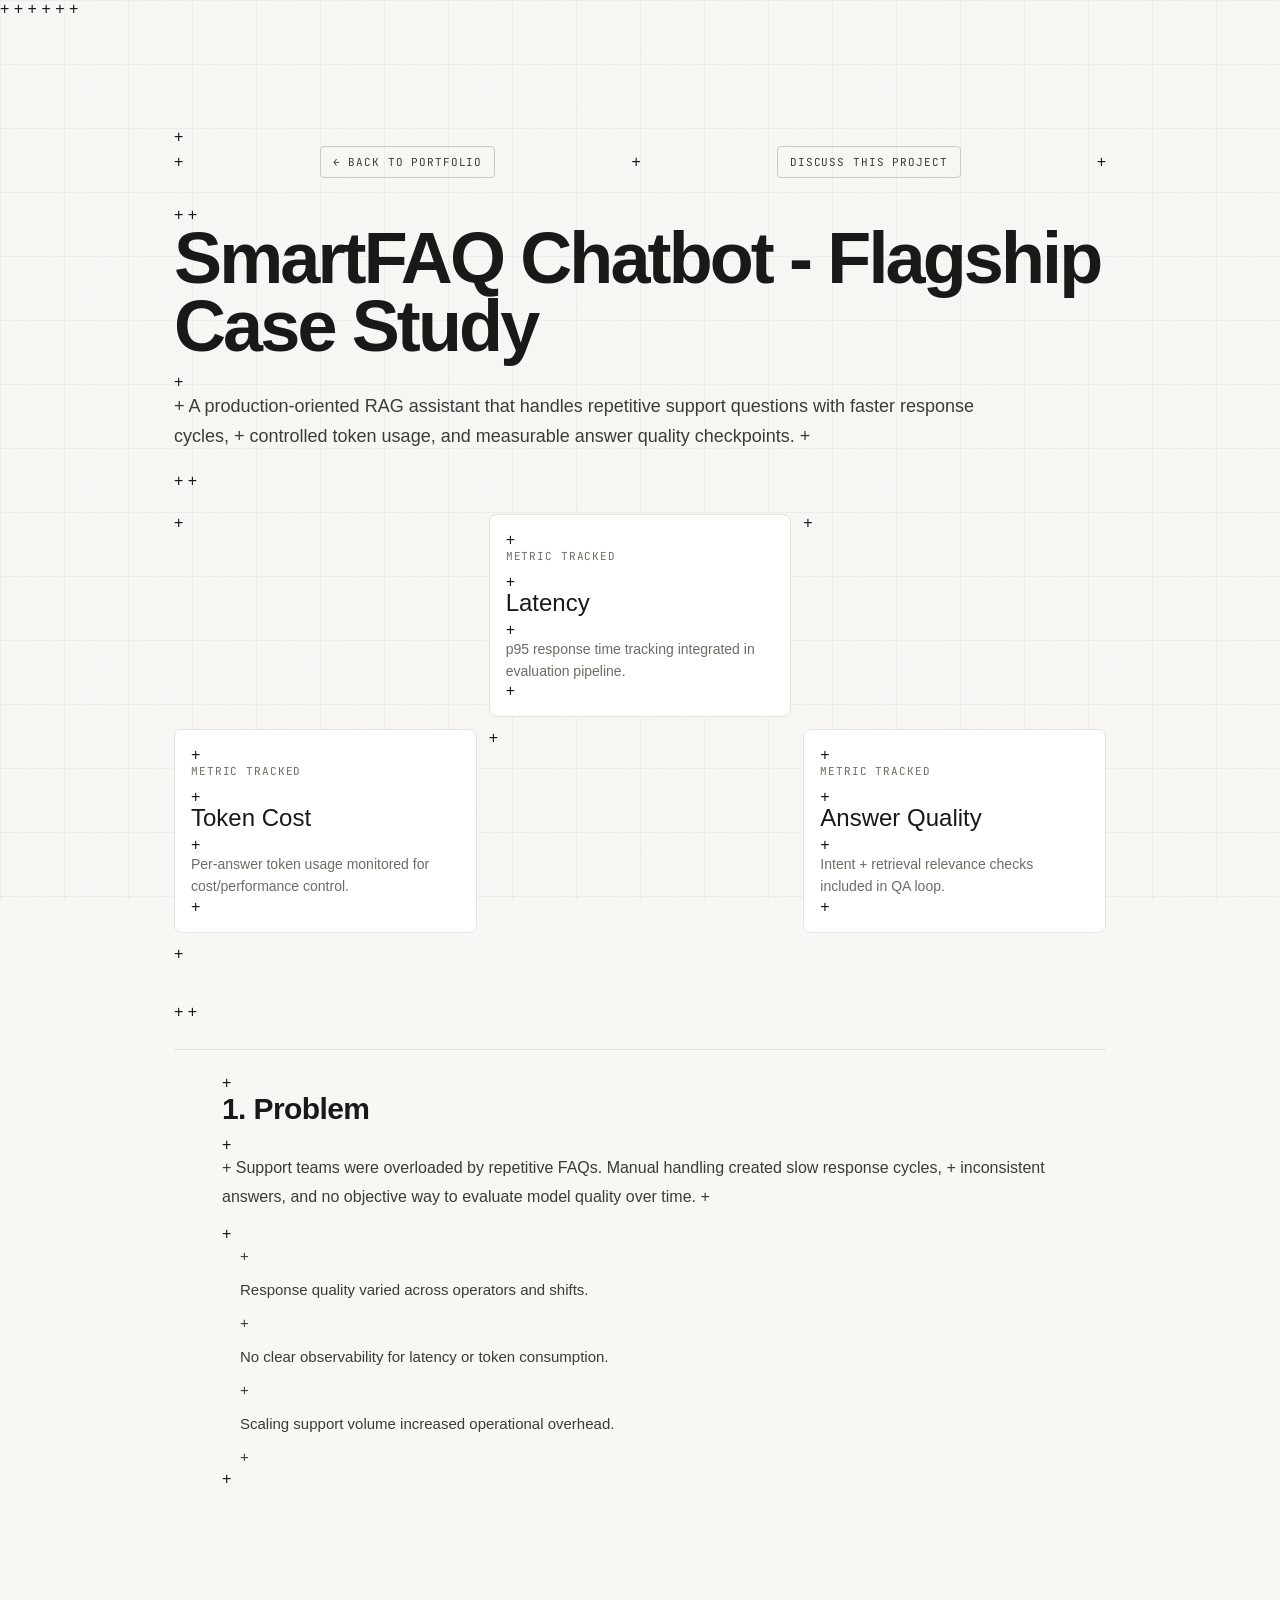
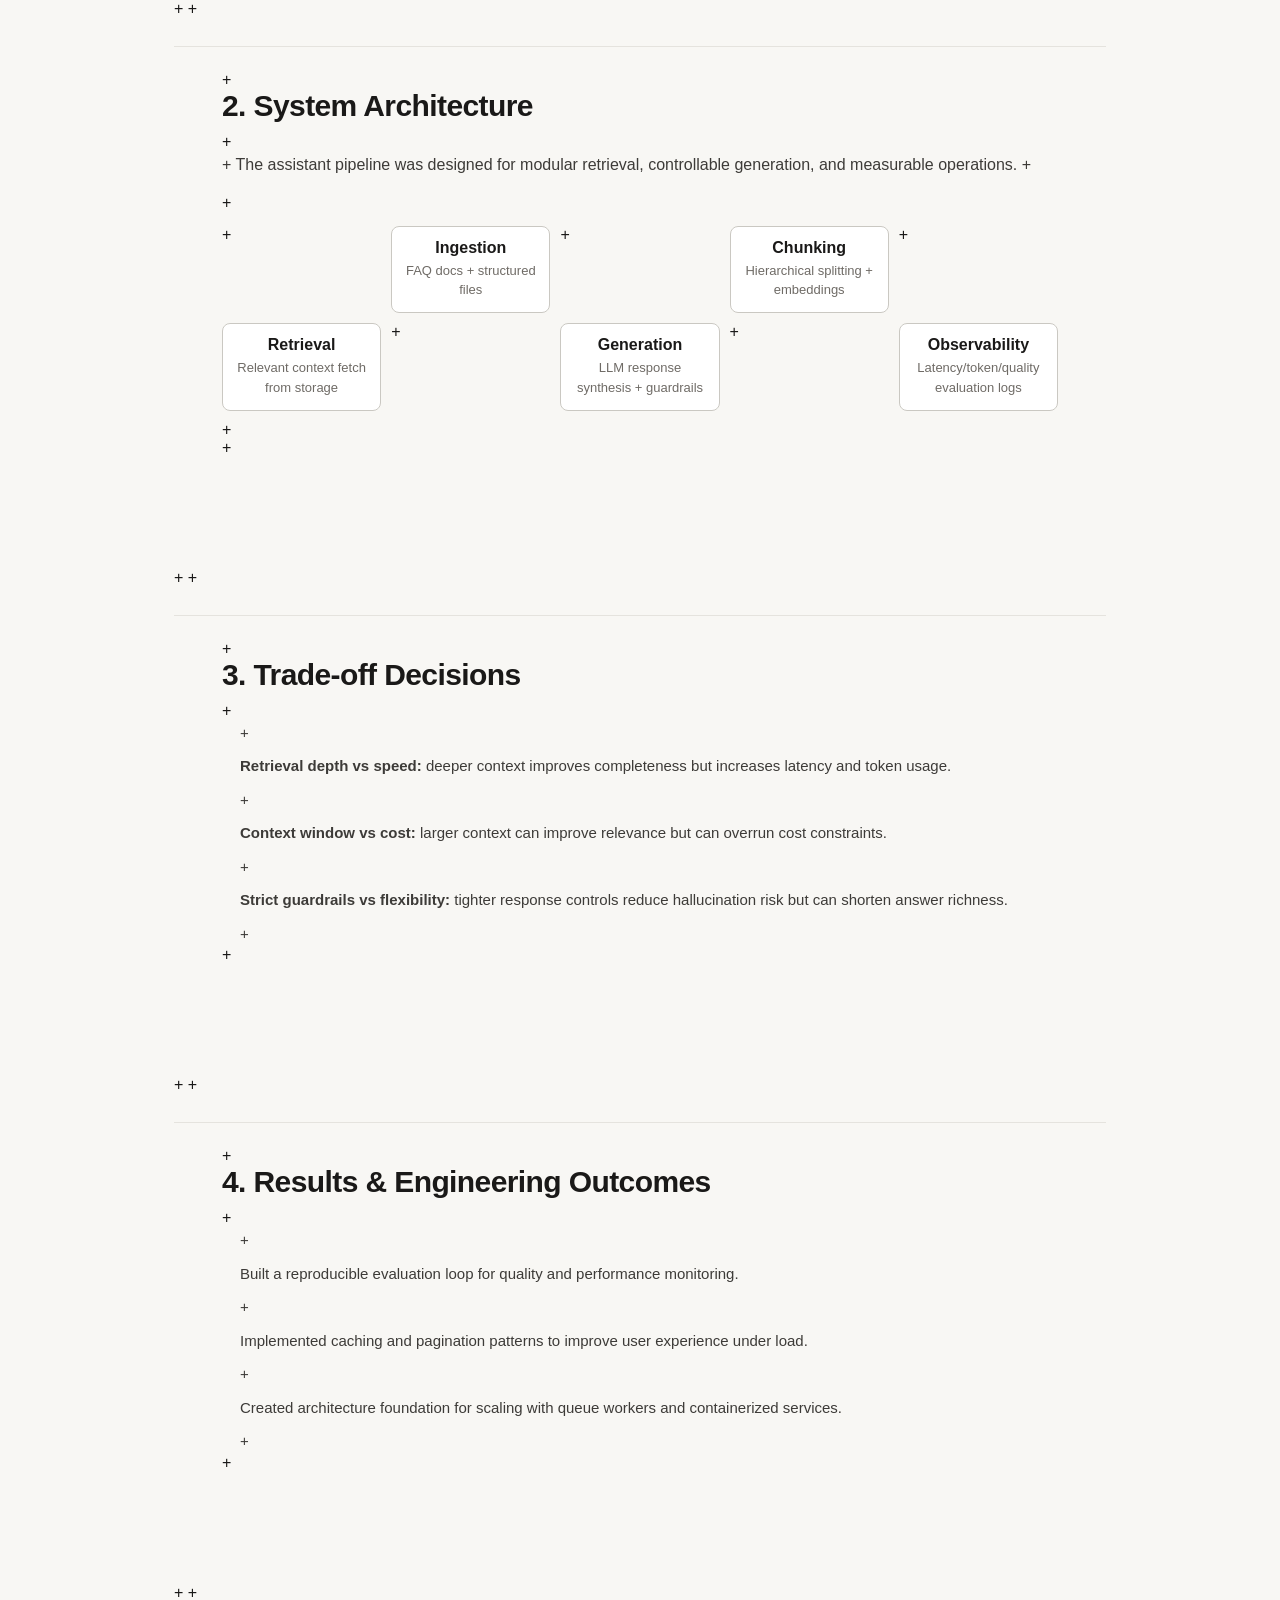
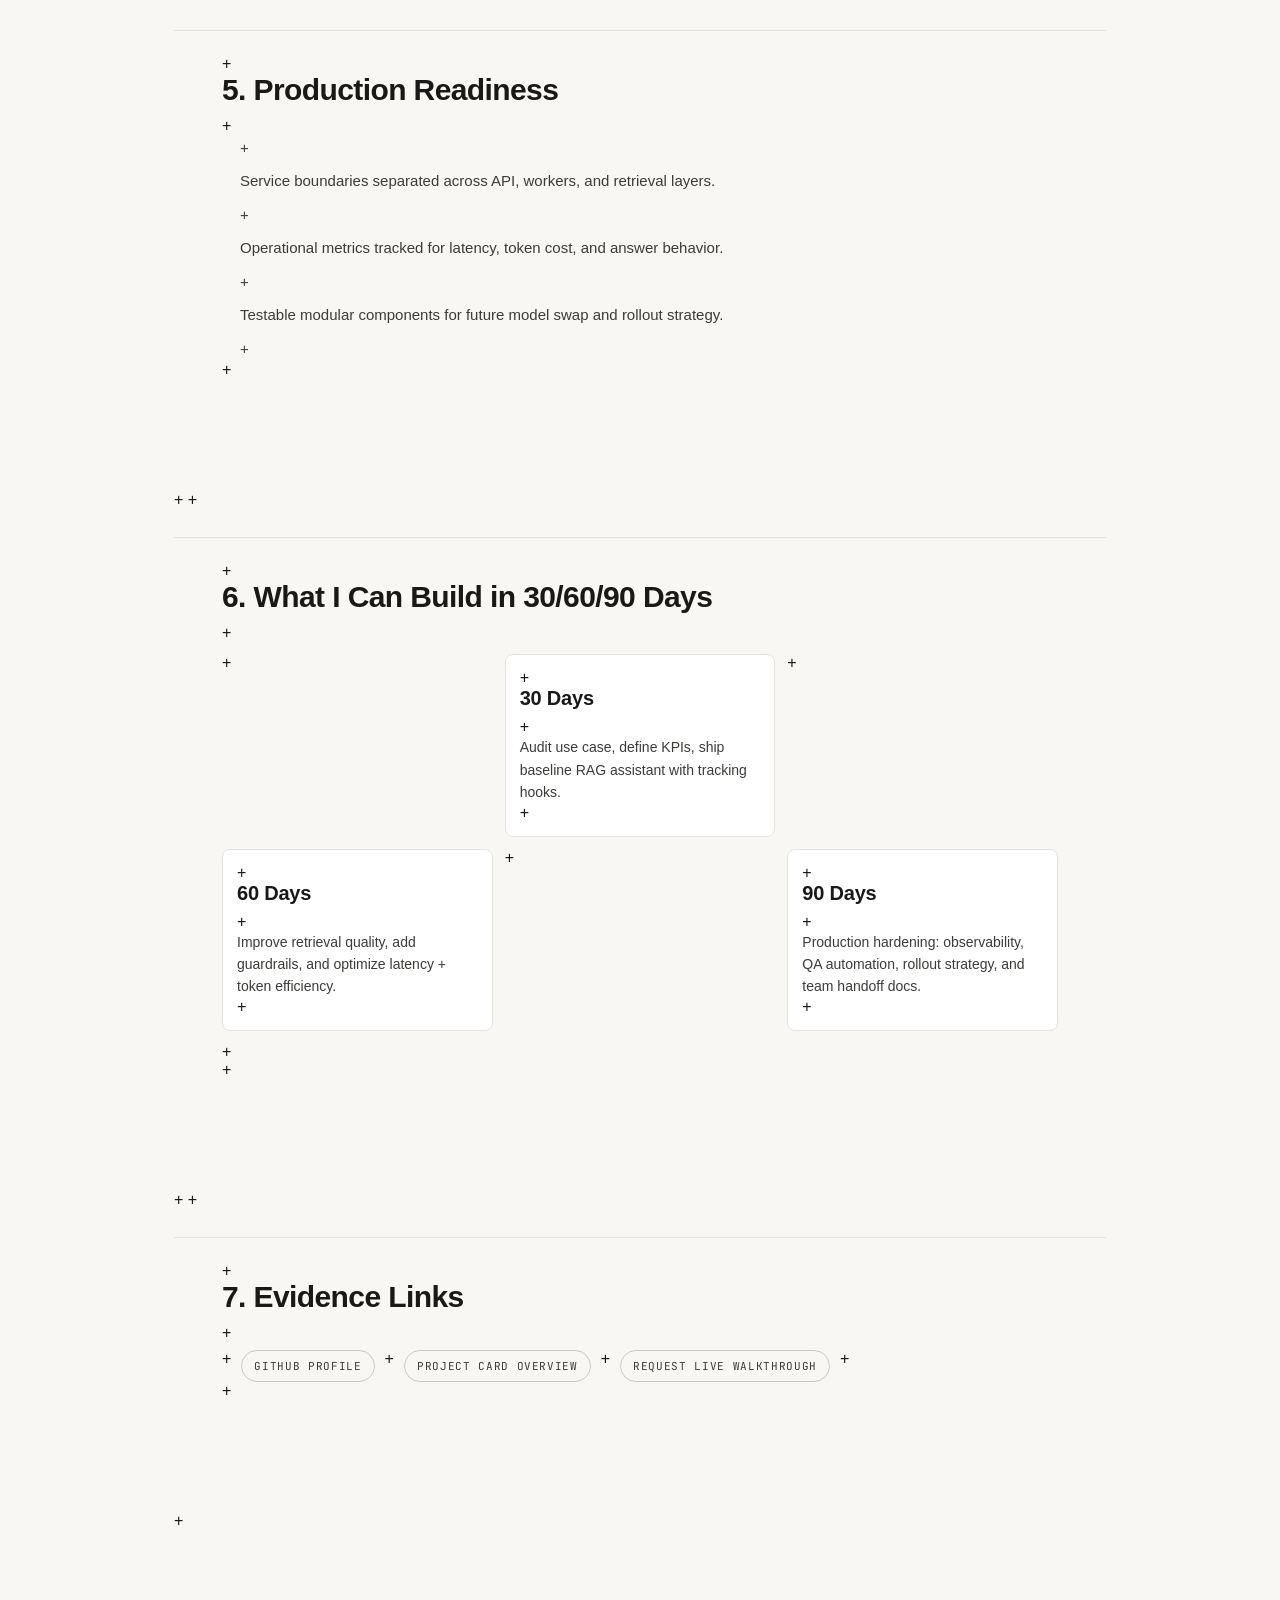
==== commit e4def415: "feat: WCAG AA contrast pass, SVG icon set, focusable form errors, hero proof strip Contrast - --ink-" ====
--- a/case-study-smartfaq.html
+++ b/case-study-smartfaq.html
@@ -67,7 +67,7 @@
       font-size: 11px;
       letter-spacing: .08em;
       text-transform: uppercase;
-      color: var(--ink-4);
+      color: #6f6b66;
       margin-bottom: 10px;
     }
     .case-kpi-value {
--- a/css/style.css
+++ b/css/style.css
@@ -13,10 +13,15 @@
   --bg-dark:   #111110;
   --ink:       #1a1918;
   --ink-2:     #3d3b38;
-  --ink-3:     #7a7772;
+  --ink-3:     #6f6b66;
   --ink-4:     #b0ada8;
   --gold:      #b8924a;
   --gold-lt:   #d4aa6a;
+  /* Text-safe gold. --gold on paper/white is 2.7-2.9:1 and fails WCAG 1.4.3 for
+     small text. --gold-ink is the same hue darkened to 5.0:1+ for any use where
+     gold IS the text colour (issuer lines, project sub-labels). Structure keeps
+     --gold. Do not use --gold for body or label text. */
+  --gold-ink:  #8a6a24;
   --line:      #e5e3de;
   --line-2:    #cac8c2;
 
@@ -30,14 +35,51 @@
 
   --r2: 2px; --r4: 4px; --r8: 8px;
 
+  /* Intrinsic ratio of the hero portrait (779x595 source) */
+  --hero-media-ar: 779 / 595;
+  /* Distance the decorative ring is offset behind the portrait */
+  --hero-media-inset: 16px;
+
   --sh-sm: 0 2px 8px rgba(0,0,0,.06);
   --sh-md: 0 6px 24px rgba(0,0,0,.09);
   --sh-lg: 0 16px 56px rgba(0,0,0,.12);
+
+  /* ---- LIQUID GLASS ----
+     Promotes the four surfaces that already used backdrop-filter (nav, mobile
+     drawer, modal, project cards) to a real glass system. Single source of
+     truth: components reference these tokens, never a literal rgba, so the
+     whole theme can be retuned from this block.
+
+     --glass-sat is the load-bearing one. Blur alone reads as fog; the
+     saturation boost is what makes it read as glass.
+
+     --glass-bg .72 is verified, not guessed. Worst case is the strongest
+     aurora bloom (.16 alpha gold-lt) composited under the glass, which lands
+     at #fbf9f6. Measured against that worst case:
+       --ink-3  #6f6b66 -> 5.03:1  (AA pass; better than its 4.94:1 on paper,
+                                    because the white overlay lifts the ground)
+       --ink-2  #3d3b38 -> 10.62:1
+       --gold-ink #8a6a24 -> 4.79:1
+     Contrast holds even if the bloom were doubled (.34 -> 4.88:1), so the
+     aurora strength below has real headroom. Do NOT drop --glass-bg much below
+     .62 without re-measuring. */
+  --glass-bg:      rgba(255,255,255,.72);
+  --glass-bg-drawer: rgba(255,255,255,.78);
+  --glass-blur:    20px;
+  --glass-sat:     180%;
+  /* Specular rim: the inset top highlight plus a weaker bottom bounce. This is
+     what replaces the hairline border on glass elements — do not add both. */
+  --glass-rim:     inset 0 1px 0 rgba(255,255,255,.9),
+                   inset 0 -1px 0 rgba(255,255,255,.35);
+  --glass-shadow:  0 8px 32px rgba(24,20,12,.10);
+  --glass-shadow-hi: 0 16px 48px rgba(24,20,12,.14);
 }
 
 /* ======================== RESET ======================== */
 *, *::before, *::after { margin:0; padding:0; box-sizing:border-box; }
-html { scroll-behavior: smooth; -webkit-font-smoothing: antialiased; }
+/* scroll-padding keeps anchor jumps and keyboard focus clear of the 60px fixed
+   nav. Without it, tabbing to a target near the top parks it under the bar. */
+html { scroll-behavior: smooth; -webkit-font-smoothing: antialiased; scroll-padding-top: 76px; }
 body {
   background: var(--bg);
   color: var(--ink);
@@ -102,7 +144,7 @@
   font-family: var(--fd); font-weight: 700; font-size: 18px;
   letter-spacing: -.02em; color: var(--ink);
 }
-.nav-logo em { color: var(--gold); font-style: normal; }
+.nav-logo em { color: var(--gold-ink); font-style: normal; }
 .nav-links { display: flex; gap: 32px; }
 .nav-links a {
   font-family: var(--fm); font-size: 11px; font-weight: 400;
@@ -253,6 +295,67 @@
   display: flex; gap: 14px; flex-wrap: wrap;
   opacity: 0; animation: fadeSlide .7s var(--ease-s) 1s both;
 }
+
+/* Proof strip. Sits under the CTAs so the credibility signal lands before the
+   scroll, but stays inside .hero-copy so the portrait's pinned top edge
+   (align-self: start) is unaffected. Reuses the .proj-tag pill geometry.
+   Label is inline with the list on desktop to keep the hero within one screen. */
+.hero-proof {
+  display: flex;
+  align-items: baseline;
+  flex-wrap: wrap;
+  gap: 6px 16px;
+  margin-top: 24px;
+  padding-top: 16px;
+  border-top: 1px solid var(--line);
+  max-width: 640px;
+  opacity: 0;
+  animation: fadeSlide .7s var(--ease-s) 1.2s both;
+}
+.hero-proof-label {
+  font-family: var(--fm);
+  font-size: 11px;
+  letter-spacing: .08em;
+  text-transform: uppercase;
+  color: #6f6b66;
+  white-space: nowrap;
+}
+.hero-proof-list {
+  list-style: none;
+  display: flex;
+  flex-wrap: wrap;
+  gap: 8px;
+}
+.hero-proof-item {
+  font-family: var(--fm);
+  font-size: 11px;
+  letter-spacing: .06em;
+  text-transform: uppercase;
+  color: var(--ink-2);
+  background: var(--bg);
+  border: 1px solid var(--line-2);
+  border-radius: 999px;
+  padding: 6px 12px;
+  transition: border-color .2s, color .2s;
+}
+.hero-proof-item:hover { border-color: var(--ink); color: var(--ink); }
+.hero-proof-award {
+  color: var(--gold-ink);
+  background: #fffaf0;
+  border-color: #e2ca95;
+}
+.hero-proof-award:hover { border-color: var(--gold-ink); color: var(--gold-ink); }
+
+/* At >=1024px #hero is an exact-fit min-height:100vh composition. Measured at
+   1280px wide the copy column with this strip is ~917px tall, so on any viewport
+   under ~940px it pushes the CTAs below the fold and drops the absolutely
+   positioned scroll cue and stats out of view. The strip is supplementary — the
+   same employers and the medal are stated in Experience and Honors — so it yields
+   to the hero on short viewports rather than the other way round. Verified: with
+   the strip hidden the hero returns to exactly 100vh at 1280x800. */
+@media (min-width: 1024px) and (max-height: 939px) {
+  .hero-proof { display: none; }
+}
 .btn-solid {
   font-family: var(--fm); font-size: 11px; letter-spacing: .1em; text-transform: uppercase;
   background: var(--ink); color: #fff; padding: 14px 30px; border-radius: var(--r2);
@@ -366,7 +469,7 @@
   display: flex; justify-content: space-between; align-items: flex-start;
 }
 .exp-role    { font-family: var(--fd); font-size: 16px; font-weight: 600; color: var(--ink); margin-bottom: 6px; }
-.exp-company { font-family: var(--fm); font-size: 10px; letter-spacing: .08em; text-transform: uppercase; color: var(--gold); margin-bottom: 5px; }
+.exp-company { font-family: var(--fm); font-size: 10px; letter-spacing: .08em; text-transform: uppercase; color: var(--gold-ink); margin-bottom: 5px; }
 .exp-meta    { font-family: var(--fm); font-size: 10px; color: var(--ink-4); line-height: 1.7; }
 .exp-toggle  {
   width: 28px; height: 28px; flex-shrink: 0;
@@ -408,8 +511,8 @@
   font-family: var(--fm); font-size: 10px; letter-spacing: .1em;
   text-transform: uppercase; color: var(--ink-4); user-select: none;
 }
-.proj-img-placeholder .ph-ico { font-size: 28px; opacity: .4; }
-.proj-img-placeholder span { font-size: 9px; opacity: .6; }
+.proj-img-placeholder .ph-ico { opacity: .45; display: flex; }
+.proj-img-placeholder span:not(.ph-ico) { font-size: 9px; opacity: .6; }
 .proj-body { padding: 24px; }
 .proj-num   { font-family: var(--fm); font-size: 10px; letter-spacing: .1em; color: var(--ink-4); margin-bottom: 12px; }
 .proj-title { font-family: var(--fd); font-size: 19px; font-weight: 600; color: var(--ink); margin-bottom: 10px; line-height: 1.2; }
@@ -465,7 +568,7 @@
 .modal-close:hover { background: var(--ink); color: #fff; border-color: var(--ink); }
 .modal-content { padding: 40px 32px 56px; }
 .modal-title { font-family: var(--fd); font-size: 34px; font-weight: 700; letter-spacing: -.03em; margin-bottom: 6px; }
-.modal-sub { font-family: var(--fm); font-size: 10px; letter-spacing: .12em; text-transform: uppercase; color: var(--gold); margin-bottom: 32px; }
+.modal-sub { font-family: var(--fm); font-size: 10px; letter-spacing: .12em; text-transform: uppercase; color: var(--gold-ink); margin-bottom: 32px; }
 .modal-sh { font-family: var(--fm); font-size: 9px; letter-spacing: .14em; text-transform: uppercase; color: var(--ink-4); margin-top: 28px; margin-bottom: 10px; }
 .modal-p { font-size: 14.5px; line-height: 1.8; color: var(--ink-2); }
 .flow-wrap { margin-top: 28px; padding: 26px; background: var(--bg); border: 1px solid var(--line); border-radius: var(--r8); }
@@ -509,10 +612,11 @@
   font-family: var(--fm); font-size: 9px; letter-spacing: .1em;
   text-transform: uppercase; color: var(--ink-4); user-select: none;
 }
-.cert-img-placeholder .ph-ico { font-size: 24px; opacity: .35; }
+.cert-img-placeholder .ph-ico { opacity: .4; display: flex; }
+.cert-img-placeholder span:not(.ph-ico) { font-size: 9px; opacity: .6; }
 .cert-body { padding: 20px; }
 .cert-badge { position: absolute; top: 14px; right: 14px; width: 8px; height: 8px; border-radius: 50%; background: #22c55e; box-shadow: 0 0 0 3px rgba(34,197,94,.18); }
-.cert-issuer { font-family: var(--fm); font-size: 9px; letter-spacing: .12em; text-transform: uppercase; color: var(--gold); margin-bottom: 7px; }
+.cert-issuer { font-family: var(--fm); font-size: 9px; letter-spacing: .12em; text-transform: uppercase; color: var(--gold-ink); margin-bottom: 7px; }
 .cert-name   { font-family: var(--fd); font-size: 15px; font-weight: 600; color: var(--ink); margin-bottom: 6px; line-height: 1.3; }
 .cert-date   { font-family: var(--fm); font-size: 10px; color: var(--ink-4); }
 .cert-desc   { font-size: 12px; color: var(--ink-3); margin-top: 7px; line-height: 1.55; }
@@ -558,7 +662,7 @@
   font-family: var(--fm);
   font-size: 10px;
   letter-spacing: .05em;
-  color: var(--ink-4);
+  color: #6f6b66;
 }
 .cert-tags {
   display: flex;
@@ -638,7 +742,7 @@
 .honor-year { font-family: var(--fm); font-size: 11px; letter-spacing: .06em; color: var(--ink-4); padding-top: 4px; }
 .honor-right { padding-left: 32px; }
 .honor-title { font-family: var(--fd); font-size: 18px; font-weight: 600; color: var(--ink); margin-bottom: 5px; line-height: 1.25; }
-.honor-org   { font-family: var(--fm); font-size: 10px; letter-spacing: .08em; text-transform: uppercase; color: var(--gold); margin-bottom: 10px; }
+.honor-org   { font-family: var(--fm); font-size: 10px; letter-spacing: .08em; text-transform: uppercase; color: var(--gold-ink); margin-bottom: 10px; }
 .honor-desc  { font-size: 13.5px; line-height: 1.7; color: var(--ink-2); }
 .honor-meta {
   font-family: var(--fm);
@@ -886,7 +990,7 @@
   margin-bottom: 28px;
 }
 .about-title .line { display: block; }
-.about-em { font-style: italic; color: var(--gold); }
+.about-em { font-style: italic; color: var(--gold-ink); }
 .about-intro { margin-top: 24px; }
 .about-skill-grid { margin-top: 32px; }
 
@@ -1037,8 +1141,10 @@
 
 .hero-profile {
   justify-self: end;
-  width: min(40vw, 430px);
-  aspect-ratio: 1;
+  align-self: start;
+  margin-top: 16px;
+  width: min(34vw, 420px);
+  aspect-ratio: var(--hero-media-ar);
   display: grid;
   place-items: center;
   position: relative;
@@ -1046,7 +1152,7 @@
 .hero-profile-ring {
   position: absolute;
   inset: 0;
-  border-radius: 50%;
+  border-radius: 22px;
   border: 1px solid rgba(184,146,74,.45);
   background:
     radial-gradient(circle at 25% 20%, rgba(255,255,255,.7), rgba(255,255,255,0) 45%),
@@ -1056,9 +1162,9 @@
 }
 .hero-profile-frame {
   position: relative;
-  width: 84%;
-  aspect-ratio: 1;
-  border-radius: 50%;
+  width: calc(100% - (2 * var(--hero-media-inset)));
+  aspect-ratio: var(--hero-media-ar);
+  border-radius: 22px;
   overflow: hidden;
   border: 4px solid rgba(255,255,255,.95);
   background: radial-gradient(circle at 30% 25%, #f4efe5 0%, #ddd8cf 100%);
@@ -1067,6 +1173,7 @@
 .hero-profile-frame img {
   width: 100%;
   height: 100%;
+  aspect-ratio: var(--hero-media-ar);
   object-fit: cover;
   object-position: center;
 }
@@ -1171,7 +1278,7 @@
   font-size: 12px;
   letter-spacing: .08em;
   text-transform: uppercase;
-  color: var(--ink-4);
+  color: var(--ink-3);
 }
 .nav-drawer-close {
   border: 1px solid var(--line-2);
@@ -1300,6 +1407,38 @@
   color: #fff;
 }
 
+/* Focusable error summary. Sits above the fields, receives focus on failed submit,
+   and links to each invalid field. Inline .f-err messages are retained. */
+.f-summary {
+  border: 1.5px solid #b91c1c;
+  border-left-width: 3px;
+  border-radius: var(--r4);
+  background: #fdf5f5;
+  padding: 14px 16px;
+  margin-bottom: 18px;
+}
+.f-summary:focus { outline: 3px solid #b91c1c; outline-offset: 3px; }
+.f-summary-title {
+  font-family: var(--fd);
+  font-size: 16px;
+  font-weight: 600;
+  color: #b91c1c;
+  margin-bottom: 8px;
+}
+.f-summary-list {
+  list-style: none;
+  display: flex;
+  flex-direction: column;
+  gap: 6px;
+}
+.f-summary-list a {
+  font-size: 13.5px;
+  color: #b91c1c;
+  text-decoration: underline;
+  text-underline-offset: 2px;
+}
+.f-summary-list a:hover { color: #7f1d1d; }
+
 .f-err {
   min-height: 16px;
   font-size: 12px;
@@ -1317,6 +1456,11 @@
 }
 .form-status.success { color: #166534; }
 .form-status.error { color: #b91c1c; }
+
+/* Icon glyphs are inline SVG (Phosphor, regular weight, 1.5px-equivalent stroke).
+   Fixed boxes keep the mono text rhythm of the surrounding labels. */
+.proj-img-placeholder .ph-ico svg { width: 28px; height: 28px; display: block; }
+.cert-img-placeholder .ph-ico svg { width: 24px; height: 24px; display: block; }
 
 .c-icon {
   font-family: var(--fm);
@@ -1330,6 +1474,7 @@
   align-items: center;
   justify-content: center;
 }
+.c-icon svg { width: 15px; height: 15px; display: block; }
 
 /* Increase micro typography readability and contrast */
 .sec-label,
@@ -1367,12 +1512,37 @@
 .flow-label,
 .c-label,
 .f-lbl,
+.h-stat .l,
+/* Second pass: metadata that was still inheriting --ink-4. --ink-4 (#b0ada8) is
+   2.1:1 on paper and 2.2:1 on white, so it is decoration-only from here on. */
+.exp-body-label,
+.proj-cta,
+.cert-date,
+.stack-title,
+.honor-year,
+.honor-meta,
+.proj-img-placeholder,
+.cert-img-placeholder {
+  color: #6f6b66;
+}
+
+/* The footer is --bg-dark (#111110), so the light-surface repaint above is wrong
+   there. These three were folded into that block and inherited #6f6b66, which is
+   3.57:1 on the dark ground. Their original rgba(255,255,255,.3/.4) was worse
+   still at 2.68:1. rgba(255,255,255,.5) composites to ~#888888 = 5.37:1 and .65
+   to ~#acacac = 8.39:1, both passing at 11px. .65 matches .footer-link, keeping
+   the back-to-top CTA at the same weight as the other footer links. */
 .footer-copy,
-.footer-back,
-.footer-col-label,
-.h-stat .l {
-  color: #6f6b66;
-}
+.footer-col-label { color: rgba(255,255,255,.5); }
+.footer-back { color: rgba(255,255,255,.65); }
+
+/* The playground block sits below this override block, so `.pg-*` labels cannot be
+   repainted from here — they lose on source order at equal specificity. They are
+   fixed at their own declarations instead. */
+
+/* Gold is structure, not text. These three are label-text, so they use the
+   darkened step. Every other --gold use (rules, rails, dots, focus ring) stays. */
+.proj-card:hover .proj-cta { color: var(--gold-ink); }
 
 a:focus-visible,
 button:focus-visible,
@@ -1381,7 +1551,10 @@
 .exp-trigger:focus-visible,
 .proj-open-btn:focus-visible,
 .nav-toggle:focus-visible,
-.nav-drawer-close:focus-visible {
+.nav-drawer-close:focus-visible,
+.cert-btn:focus-visible,
+.pg-chip:focus-visible,
+.pg-submit:focus-visible {
   outline: 3px solid var(--gold);
   outline-offset: 3px;
 }
@@ -1415,6 +1588,17 @@
   .nav-toggle { display: inline-flex; }
   .nav-links { display: none; }
   .hero-sub-ctas { gap: 14px; }
+
+  /* Stack the proof label above the pills once the copy column is full width. */
+  .hero-proof {
+    flex-direction: column;
+    align-items: center;
+    gap: 12px;
+    margin-left: auto;
+    margin-right: auto;
+  }
+  .hero-proof-label { text-align: center; }
+  .hero-proof-list { justify-content: center; }
 }
 
 @media (max-width: 600px) {
@@ -1433,6 +1617,11 @@
     font-size: 9px;
     letter-spacing: .06em;
   }
+  .hero-proof-label,
+  .hero-proof-item {
+    font-size: 10px;
+  }
+  .hero-proof-item { padding: 5px 10px; letter-spacing: .04em; }
   .hero-name {
     font-size: clamp(26px, 8.4vw, 42px);
   }
@@ -1489,7 +1678,225 @@
   }
 }
 
+/* ======================== HERO LAYOUT BREAKPOINT FIX ======================== */
+@media (min-width: 1024px) {
+  #hero {
+    min-height: 100vh;
+    justify-content: center;
+    padding-top: 104px;
+    padding-bottom: 72px;
+  }
+
+  .hero-shell {
+    grid-template-columns: minmax(0, 1.05fr) minmax(360px, 430px);
+    align-items: center;
+    gap: clamp(36px, 5vw, 78px);
+  }
+
+  .hero-copy {
+    text-align: left;
+    max-width: 680px;
+  }
+
+  .hero-profile {
+    justify-self: end;
+    width: min(34vw, 420px);
+    margin-inline: 0;
+  }
+}
+
+@media (min-width: 768px) and (max-width: 1023px) {
+  #hero {
+    min-height: auto;
+    justify-content: center;
+    padding-top: 96px;
+    padding-bottom: 56px;
+  }
+
+  .hero-shell {
+    grid-template-columns: minmax(0, 1fr) minmax(260px, 350px);
+    align-items: center;
+    gap: 24px;
+  }
+
+  .hero-copy {
+    text-align: left;
+    max-width: 100%;
+  }
+
+  .hero-profile {
+    justify-self: end;
+    width: min(40vw, 330px);
+    margin-inline: 0;
+  }
+
+  .hero-scroll,
+  .hero-stats {
+    display: none;
+  }
+}
+
+@media (max-width: 767px) {
+  #hero {
+    min-height: auto;
+    justify-content: flex-start;
+    padding-top: 88px;
+    padding-bottom: 44px;
+  }
+
+  .hero-shell {
+    display: flex;
+    flex-direction: column;
+    align-items: center;
+    gap: 22px;
+  }
+
+  .hero-copy {
+    max-width: 100%;
+    text-align: center;
+  }
+
+  .hero-name {
+    font-size: clamp(26px, 8.2vw, 44px);
+  }
+
+  .hero-nickname {
+    font-size: clamp(40px, 12vw, 64px);
+  }
+
+  .hero-desc {
+    max-width: 100%;
+    margin-left: auto;
+    margin-right: auto;
+  }
+
+  .hero-ctas,
+  .hero-sub-ctas {
+    justify-content: center;
+  }
+
+  .hero-profile {
+    justify-self: center;
+    align-self: center;
+    width: min(82vw, 320px);
+    max-width: 320px;
+    margin-inline: auto;
+  }
+}
+
 /* ======================== SCROLLBAR ======================== */
 ::-webkit-scrollbar { width: 4px; }
 ::-webkit-scrollbar-track { background: transparent; }
 ::-webkit-scrollbar-thumb { background: var(--line-2); border-radius: 2px; }
+
+/* ======================== MODAL LESSONS LEARNED ======================== */
+.modal-lessons {
+  list-style: none; display: flex; flex-direction: column; gap: 10px;
+  margin-top: 4px; margin-bottom: 4px;
+}
+.modal-lessons li {
+  font-size: 14px; line-height: 1.72; color: var(--ink-2);
+  display: flex; gap: 10px; align-items: flex-start;
+}
+.modal-lessons li::before {
+  content: '↳'; color: var(--gold); font-size: 14px; flex-shrink: 0; margin-top: 1px;
+}
+
+/* ======================== RAG PLAYGROUND ======================== */
+#playground { border-top: 1px solid var(--line); }
+.pg-header { margin-bottom: 36px; }
+.pg-title {
+  font-family: var(--fd); font-size: clamp(26px, 3.5vw, 44px);
+  font-weight: 700; letter-spacing: -.03em; color: var(--ink); margin-bottom: 12px;
+}
+.pg-sub { font-size: 15px; line-height: 1.72; color: var(--ink-2); max-width: 680px; }
+.pg-shell {
+  background: var(--bg-card); border: 1.5px solid var(--line); border-radius: var(--r8);
+  padding: 32px; box-shadow: var(--sh-sm);
+}
+.pg-input-wrap { display: flex; gap: 10px; margin-bottom: 14px; }
+.pg-input {
+  flex: 1; background: var(--bg); border: 1.5px solid var(--line); border-radius: var(--r4);
+  padding: 12px 16px; font-family: var(--fb); font-size: 14px; color: var(--ink);
+  outline: none; transition: border-color .2s, box-shadow .2s;
+}
+.pg-input:focus { border-color: var(--ink); box-shadow: 0 0 0 3px rgba(26,25,24,.07); }
+.pg-submit {
+  font-family: var(--fm); font-size: 11px; letter-spacing: .08em; text-transform: uppercase;
+  background: var(--ink); color: #fff; border: none; padding: 12px 22px; border-radius: var(--r4);
+  cursor: pointer; white-space: nowrap;
+  transition: background .2s, transform .2s var(--ease-s);
+}
+.pg-submit:hover { background: #000; transform: translateY(-2px); }
+.pg-chips { display: flex; flex-wrap: wrap; gap: 8px; margin-bottom: 28px; }
+.pg-chip {
+  font-family: var(--fm); font-size: 10px; letter-spacing: .06em; text-transform: uppercase;
+  border: 1px solid var(--line-2); border-radius: 999px; padding: 6px 12px;
+  color: var(--ink-3); background: var(--bg); cursor: pointer;
+  transition: border-color .2s, color .2s, background .2s;
+}
+.pg-chip:hover { border-color: var(--ink); color: var(--ink); background: #fff; }
+.pg-pipeline {
+  display: flex; align-items: center; flex-wrap: wrap; gap: 6px;
+  padding: 20px; background: var(--bg); border: 1px solid var(--line); border-radius: var(--r8);
+  margin-bottom: 20px;
+}
+/* aria-hidden connector, but it still has to be visible enough to read the flow. */
+.pg-arrow { font-size: 16px; color: var(--ink-3); }
+.pg-step {
+  display: flex; align-items: center; gap: 10px;
+  padding: 10px 14px; border: 1.5px solid var(--line); border-radius: var(--r4);
+  background: #fff; min-width: 0;
+  transition: border-color .3s var(--ease-s), background .3s;
+}
+.pg-step-ico {
+  width: 28px; height: 28px; border-radius: 50%; background: var(--bg);
+  border: 1.5px solid var(--line-2); display: flex; align-items: center; justify-content: center;
+  font-family: var(--fm); font-size: 10px; font-weight: 500; color: var(--ink-3); flex-shrink: 0;
+  transition: background .3s, border-color .3s, color .3s;
+}
+.pg-step-info { min-width: 0; }
+.pg-step-label {
+  font-family: var(--fm); font-size: 9px; letter-spacing: .1em; text-transform: uppercase;
+  color: #6f6b66; margin-bottom: 2px;
+}
+.pg-step-val {
+  font-family: var(--fb); font-size: 12px; color: var(--ink-2);
+  white-space: nowrap; overflow: hidden; text-overflow: ellipsis; max-width: 120px;
+}
+.pg-step-active { border-color: var(--gold); background: #fffbf4; }
+/* White on --gold is 2.90:1. The step letter is 10px, so the active fill uses
+   the darker step: white on --gold-ink is 5.04:1. */
+.pg-step-active .pg-step-ico { background: var(--gold-ink); border-color: var(--gold-ink); color: #fff; }
+.pg-step-done { border-color: #86d39b; background: #f0fbf3; }
+.pg-step-done .pg-step-ico { background: #22c55e; border-color: #22c55e; color: #fff; }
+.pg-answer-box {
+  background: var(--bg); border: 1px solid var(--line); border-radius: var(--r8); padding: 24px;
+}
+.pg-answer-label {
+  font-family: var(--fm); font-size: 9px; letter-spacing: .14em; text-transform: uppercase;
+  color: #6f6b66; margin-bottom: 12px;
+}
+.pg-answer-text { font-size: 14.5px; line-height: 1.8; color: var(--ink-2); margin-bottom: 14px; min-height: 1.8em; }
+.pg-disclaimer { font-family: var(--fm); font-size: 10px; color: #6f6b66; letter-spacing: .04em; }
+.pg-disclaimer a { color: var(--gold-ink); text-decoration: underline; text-underline-offset: 2px; }
+@media (max-width: 960px) {
+  .pg-shell { padding: 20px; }
+  .pg-arrow { display: none; }
+  .pg-pipeline { flex-direction: column; align-items: stretch; gap: 8px; }
+  .pg-step { width: 100%; }
+  .pg-step-val { max-width: none; }
+}
+@media (max-width: 600px) { .pg-shell { padding: 16px; } }
+
+/* ======================== MOBILE MICRO-TEXT IMPROVEMENTS ======================== */
+@media (max-width: 600px) {
+  .sec-label { font-size: 12px; }
+  .proj-num, .proj-tag, .cert-date, .cert-issuer,
+  .exp-meta, .exp-company, .honor-meta, .honor-org,
+  .modal-sh, .stack-title, .f-lbl, .pg-step-label,
+  .pg-disclaimer { font-size: 12px; }
+  .skill-chip { font-size: 12px; }
+  .exp-list li, .modal-lessons li { font-size: 14px; }
+  .modal-p { font-size: 15px; }
+}
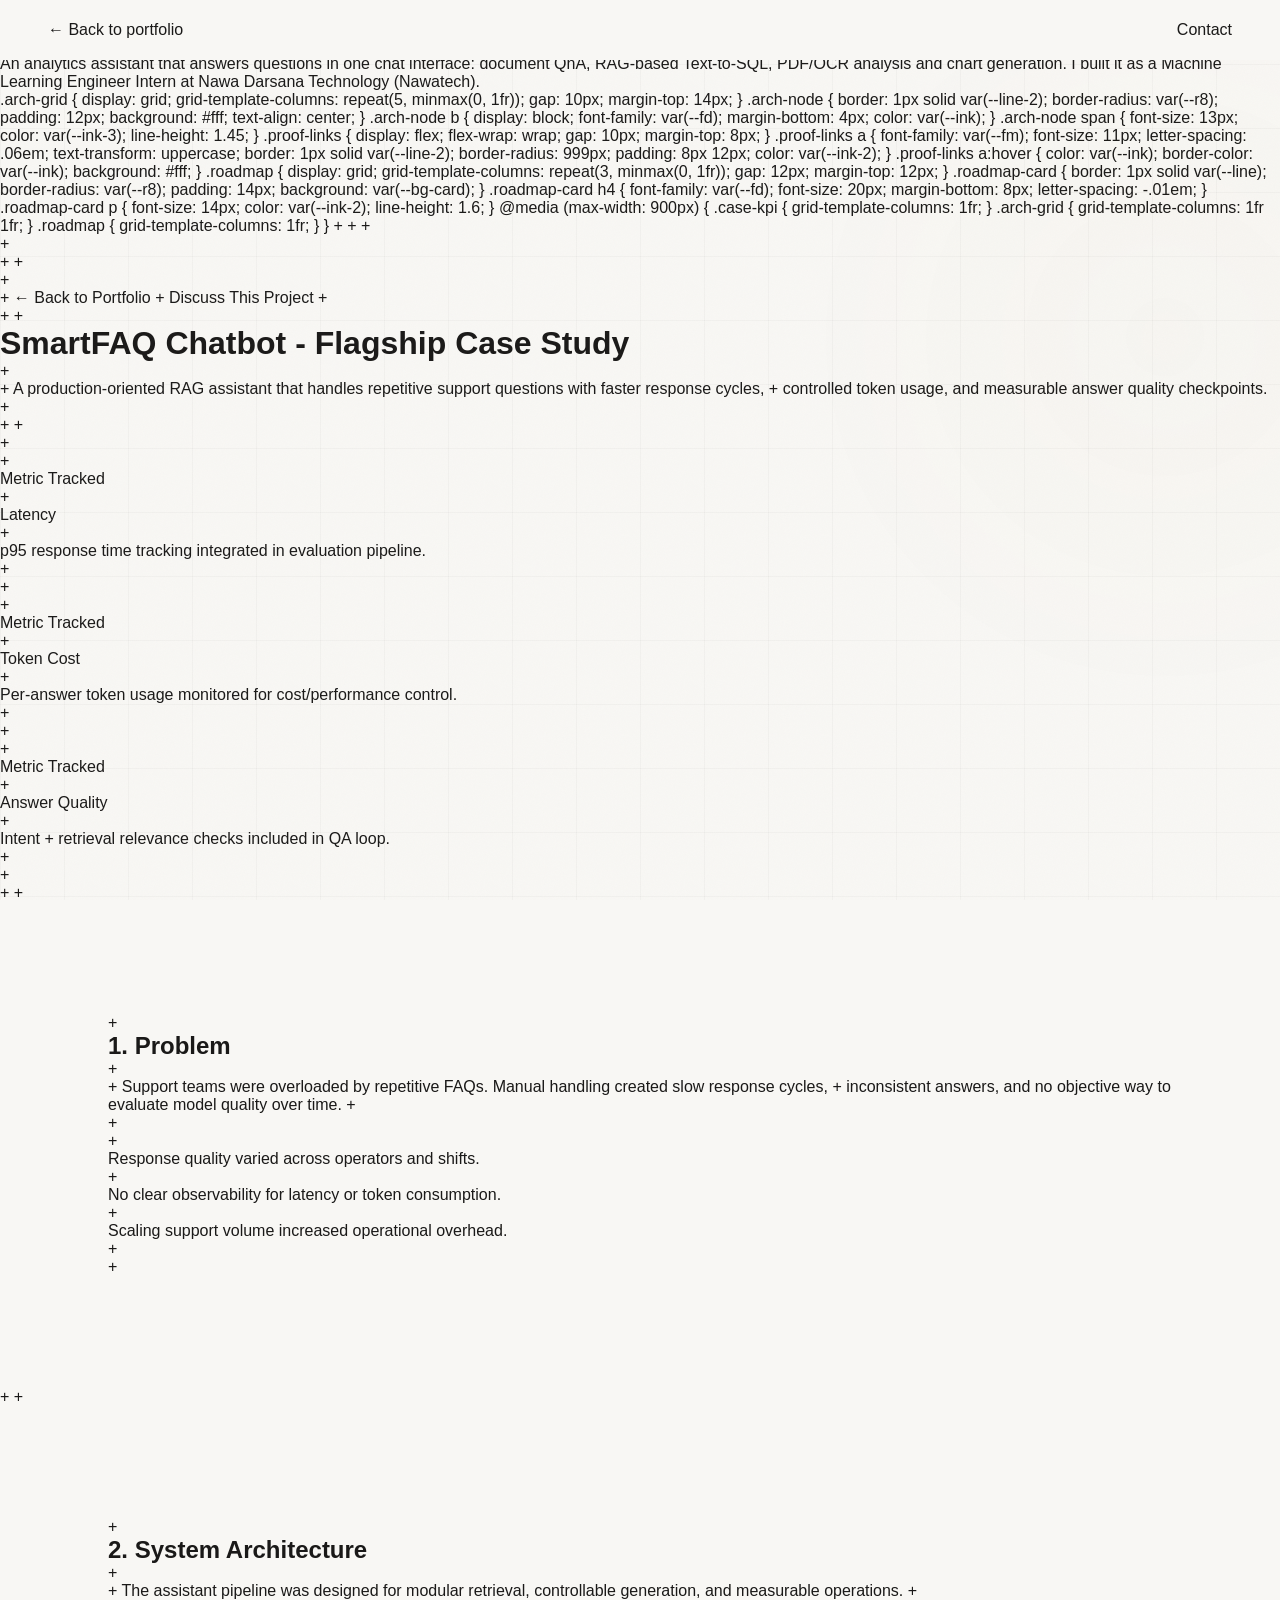
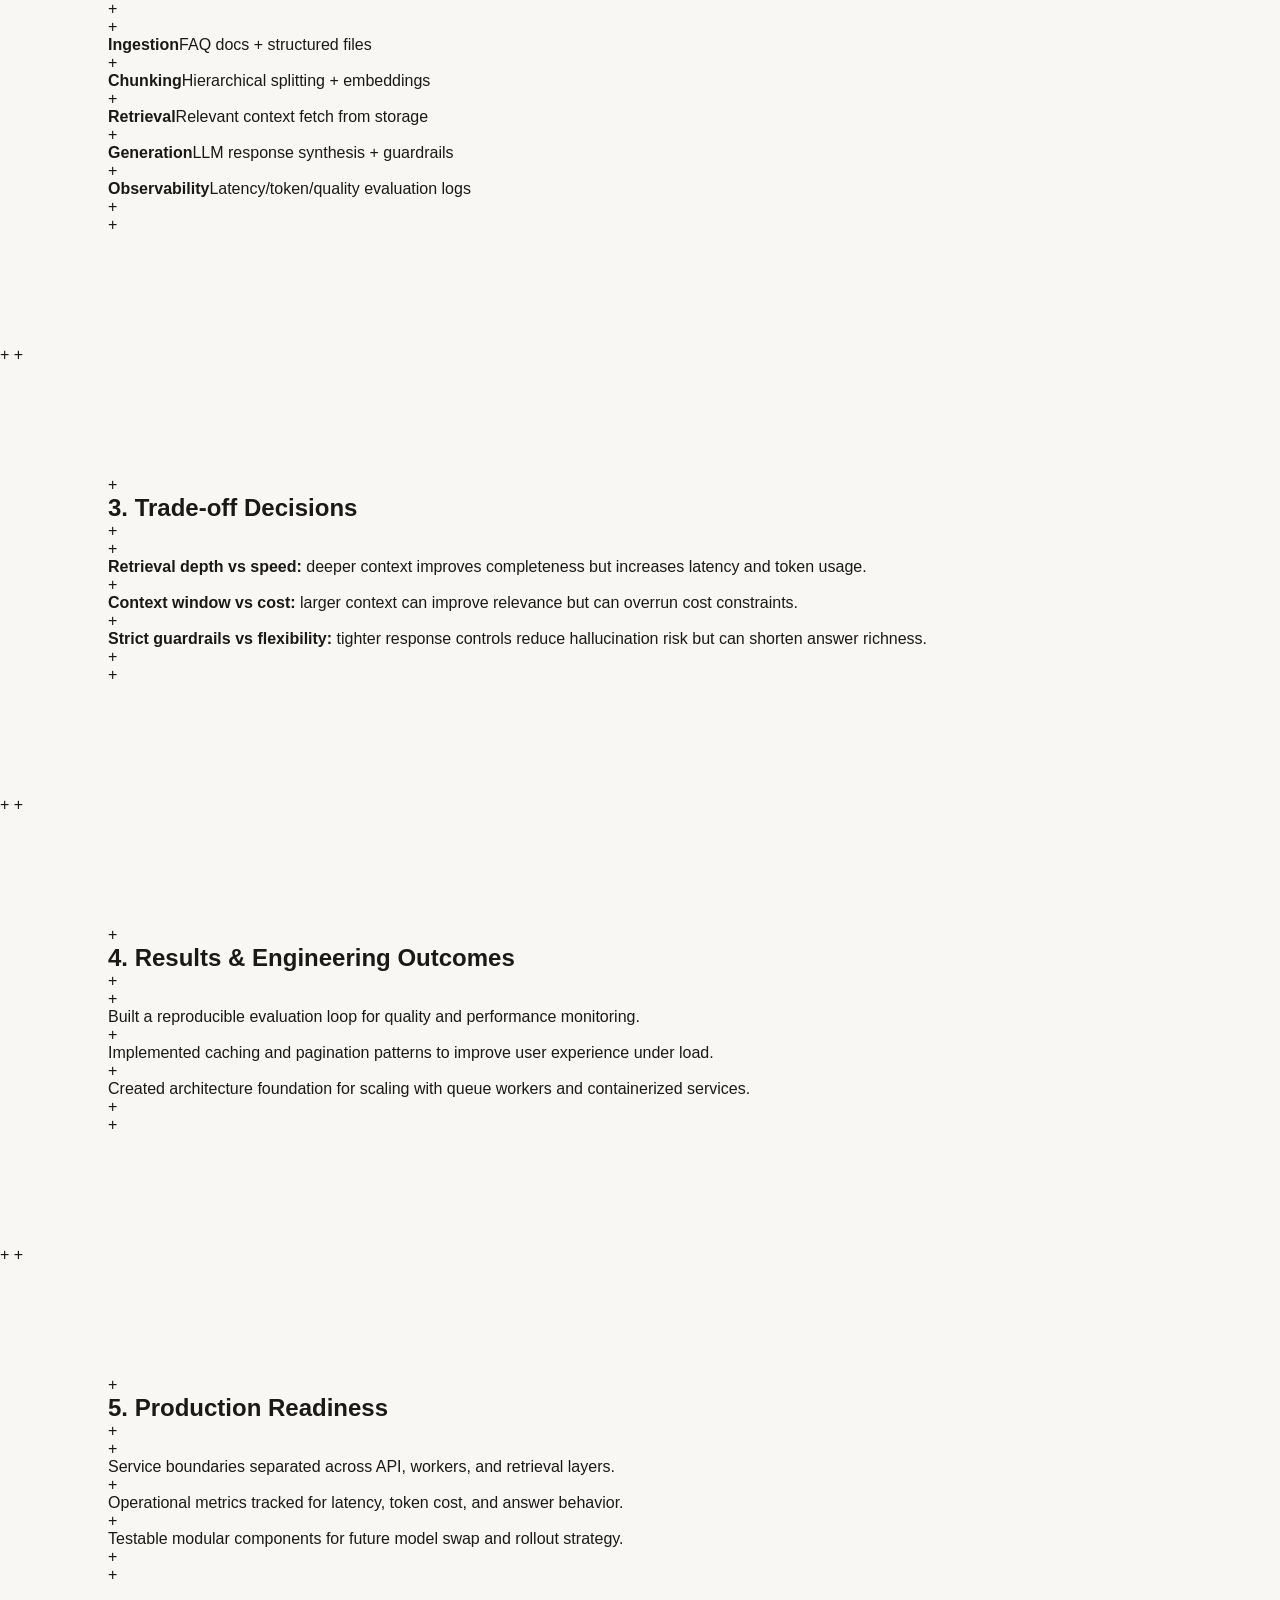
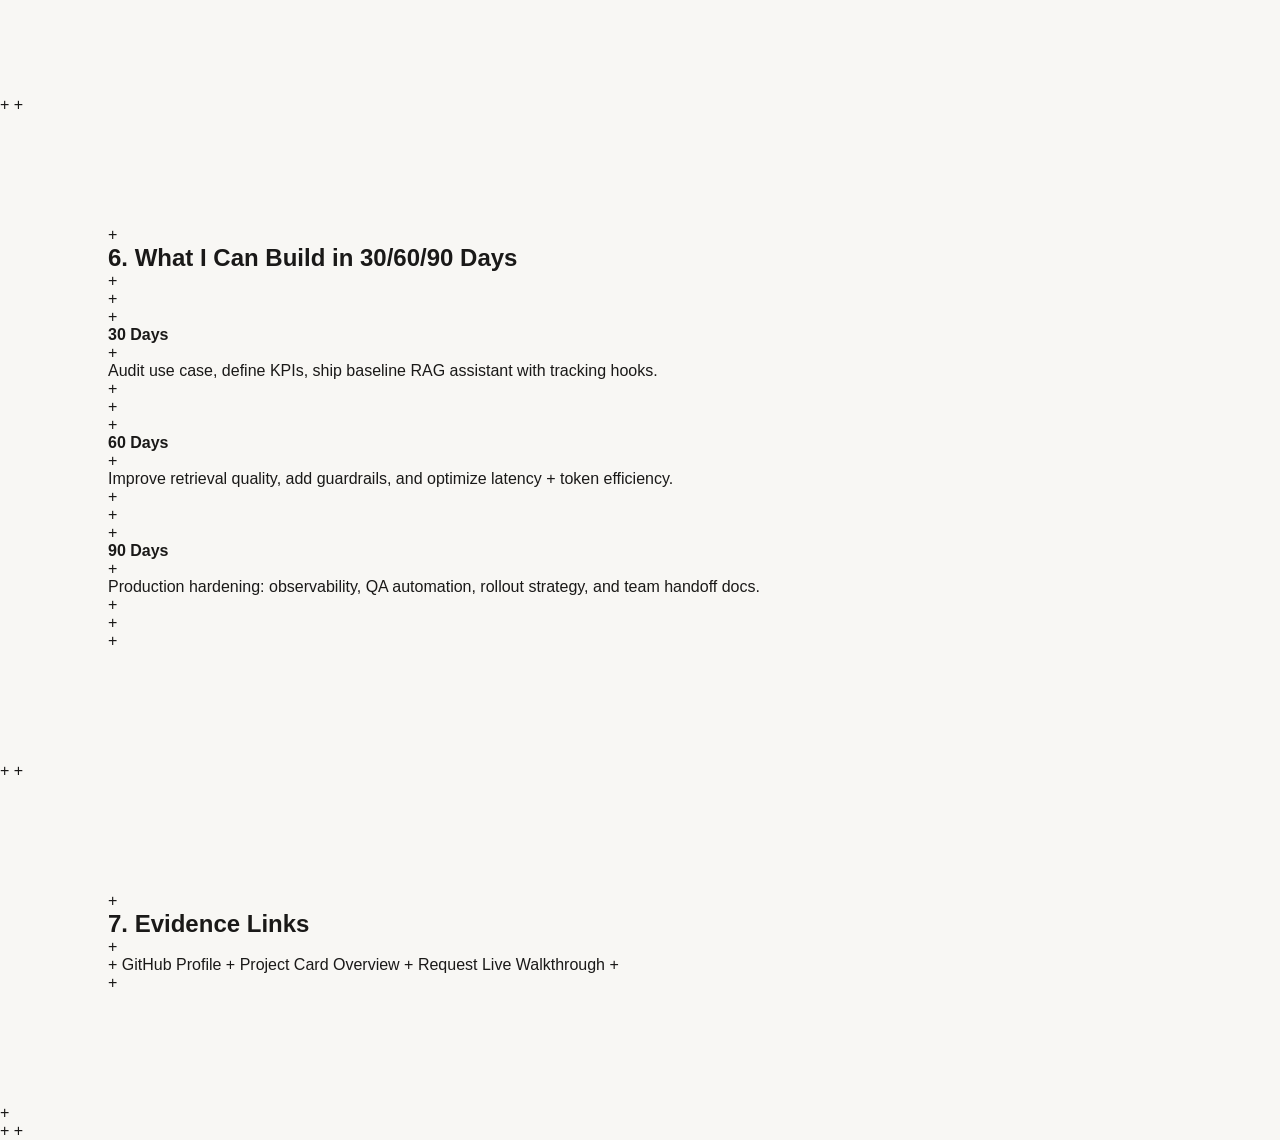
==== commit e021d4e4: "content(case-study): tighten DemoLabs case study copy Co-Authored-By: Claude Sonnet 5.5 <noreply@ant" ====
--- a/case-study-smartfaq.html
+++ b/case-study-smartfaq.html
@@ -3,112 +3,30 @@
 <head>
   <meta charset="UTF-8" />
   <meta name="viewport" content="width=device-width, initial-scale=1.0" />
-  <title>Flagship Case Study | SmartFAQ RAG Assistant</title>
-  <meta name="description" content="Deep dive case study of SmartFAQ RAG assistant: architecture, trade-offs, production readiness, and measurable engineering outcomes." />
+  <!-- Filename kept as case-study-smartfaq.html because the hero CTA links here
+       and the hero is locked (AGENTS.md). The content is the DemoLabs project. -->
+  <title>DemoLabs AI Chatbot | Case Study | Abira Wisnunggal</title>
+  <meta name="description" content="Case study of the DemoLabs AI Chatbot built during a Nawatech internship: RAG and Text-to-SQL on FastAPI, Celery and RabbitMQ, evaluated at 0.885 mean answer correctness on 60 DeepEval cases." />
+  <link rel="canonical" href="https://codebyabi.github.io/case-study-smartfaq.html" />
+  <link rel="icon" type="image/svg+xml" href="assets/img/aw-logo.svg" />
   <link rel="stylesheet" href="css/style.css" />
-  <style>
-    body { cursor: auto; }
-    .case-wrap {
-      max-width: 980px;
-      margin: 0 auto;
-      padding: 110px 24px 80px;
-      position: relative;
-      z-index: 1;
-    }
-    .case-nav {
-      display: flex;
-      justify-content: space-between;
-      align-items: center;
-      margin-bottom: 28px;
-      gap: 12px;
-      flex-wrap: wrap;
-    }
-    .case-nav a {
-      font-family: var(--fm);
-      font-size: 11px;
-      letter-spacing: .08em;
-      text-transform: uppercase;
-      border: 1px solid var(--line-2);
-      padding: 8px 12px;
-      border-radius: var(--r4);
-      color: var(--ink-2);
-    }
-    .case-nav a:hover { border-color: var(--ink); color: var(--ink); }
-
-    .case-title {
-      font-family: var(--fd);
-      font-size: clamp(36px, 6.8vw, 72px);
-      letter-spacing: -.04em;
-      line-height: .95;
-      margin-bottom: 12px;
-      color: var(--ink);
-    }
-    .case-sub {
-      font-size: 18px;
-      line-height: 1.7;
-      color: var(--ink-2);
-      max-width: 820px;
-      margin-bottom: 20px;
-    }
-    .case-kpi {
-      display: grid;
-      grid-template-columns: repeat(3, minmax(0, 1fr));
-      gap: 12px;
-      margin: 24px 0 40px;
-    }
-    .case-kpi-card {
-      border: 1px solid var(--line);
-      border-radius: var(--r8);
-      padding: 16px;
-      background: var(--bg-card);
-    }
-    .case-kpi-label {
-      font-family: var(--fm);
-      font-size: 11px;
-      letter-spacing: .08em;
-      text-transform: uppercase;
-      color: #6f6b66;
-      margin-bottom: 10px;
-    }
-    .case-kpi-value {
-      font-family: var(--fd);
-      font-size: 24px;
-      line-height: 1;
-      color: var(--ink);
-      margin-bottom: 6px;
-    }
-    .case-kpi-note {
-      font-size: 14px;
-      color: var(--ink-3);
-      line-height: 1.55;
-    }
-
-    .case-section {
-      margin-top: 28px;
-      border-top: 1px solid var(--line);
-      padding-top: 24px;
-    }
-    .case-h {
-      font-family: var(--fd);
-      font-size: 30px;
-      letter-spacing: -.02em;
-      margin-bottom: 10px;
-      color: var(--ink);
-    }
-    .case-p {
-      color: var(--ink-2);
-      font-size: 16px;
-      line-height: 1.8;
-      margin-bottom: 14px;
-    }
-    .case-list {
-      color: var(--ink-2);
-      font-size: 15px;
-      line-height: 1.7;
-      margin-left: 18px;
-      display: grid;
-      gap: 8px;
-    }
+</head>
+<body>
+  <a class="skip-link" href="#main-content">Skip to main content</a>
+
+  <main id="main-content" class="case-wrap">
+    <nav class="case-nav" aria-label="Case study">
+      <a href="index.html#projects">← Back to portfolio</a>
+      <a href="index.html#contact">Contact</a>
+    </nav>
+
+    <p class="case-eyebrow">Case study · Nawatech internship · Oct 2025 – Feb 2026</p>
+    <h1 class="case-title">DemoLabs AI Chatbot</h1>
+    <p class="case-sub">
+      An analytics assistant that answers questions in one chat interface: document QnA, RAG-based
+      Text-to-SQL, PDF/OCR analysis and chart generation. I built it as a Machine Learning Engineer
+      Intern at Nawa Darsana Technology (Nawatech).
+    </p>
 
     .arch-grid {
       display: grid;
--- a/css/style.css
+++ b/css/style.css
@@ -5,6 +5,12 @@
 
 @import url('https://api.fontshare.com/v2/css?f[]=clash-display@500,600,700&f[]=satoshi@400,500&display=swap');
 @import url('https://fonts.googleapis.com/css2?family=JetBrains+Mono:wght@300;400;500&display=swap');
+/* Editorial serif for the display tier (protocol S3). Newsreader is used rather
+   than Instrument Serif because Instrument ships regular+italic only, and the
+   display tier needs 600/700. Newsreader is variable (200-800) with optical
+   sizing, so the 94px hero wordmark still has weight to spare. Instrument Serif
+   is kept as the fallback. */
+@import url('https://fonts.googleapis.com/css2?family=Newsreader:ital,opsz,wght@0,6..72,200..800;1,6..72,200..800&family=Instrument+Serif:ital@0;1&display=swap');
 
 /* ======================== VARIABLES ======================== */
 :root {
@@ -28,6 +34,10 @@
   --fd: 'Clash Display', sans-serif;
   --fb: 'Satoshi', sans-serif;
   --fm: 'JetBrains Mono', monospace;
+  /* Editorial serif — the display tier. Identity/section titles only; Clash
+     Display stays for card titles and the logo, where the geometric grotesque
+     is doing a different job. */
+  --fserif: 'Newsreader', 'Instrument Serif', Georgia, serif;
 
   --ease:   cubic-bezier(.22,.68,0,1.2);
   --ease-s: cubic-bezier(.16,1,.3,1);
@@ -43,36 +53,6 @@
   --sh-sm: 0 2px 8px rgba(0,0,0,.06);
   --sh-md: 0 6px 24px rgba(0,0,0,.09);
   --sh-lg: 0 16px 56px rgba(0,0,0,.12);
-
-  /* ---- LIQUID GLASS ----
-     Promotes the four surfaces that already used backdrop-filter (nav, mobile
-     drawer, modal, project cards) to a real glass system. Single source of
-     truth: components reference these tokens, never a literal rgba, so the
-     whole theme can be retuned from this block.
-
-     --glass-sat is the load-bearing one. Blur alone reads as fog; the
-     saturation boost is what makes it read as glass.
-
-     --glass-bg .72 is verified, not guessed. Worst case is the strongest
-     aurora bloom (.16 alpha gold-lt) composited under the glass, which lands
-     at #fbf9f6. Measured against that worst case:
-       --ink-3  #6f6b66 -> 5.03:1  (AA pass; better than its 4.94:1 on paper,
-                                    because the white overlay lifts the ground)
-       --ink-2  #3d3b38 -> 10.62:1
-       --gold-ink #8a6a24 -> 4.79:1
-     Contrast holds even if the bloom were doubled (.34 -> 4.88:1), so the
-     aurora strength below has real headroom. Do NOT drop --glass-bg much below
-     .62 without re-measuring. */
-  --glass-bg:      rgba(255,255,255,.72);
-  --glass-bg-drawer: rgba(255,255,255,.78);
-  --glass-blur:    20px;
-  --glass-sat:     180%;
-  /* Specular rim: the inset top highlight plus a weaker bottom bounce. This is
-     what replaces the hairline border on glass elements — do not add both. */
-  --glass-rim:     inset 0 1px 0 rgba(255,255,255,.9),
-                   inset 0 -1px 0 rgba(255,255,255,.35);
-  --glass-shadow:  0 8px 32px rgba(24,20,12,.10);
-  --glass-shadow-hi: 0 16px 48px rgba(24,20,12,.14);
 }
 
 /* ======================== RESET ======================== */
@@ -91,42 +71,63 @@
 a { text-decoration: none; color: inherit; }
 ul { list-style: none; }
 
-/* ======================== CURSOR ======================== */
-.cursor {
-  position: fixed; z-index: 9999; pointer-events: none;
-  width: 10px; height: 10px;
-  background: var(--ink); border-radius: 50%;
-  transform: translate(-50%,-50%);
-  transition: width .18s var(--ease-s), height .18s var(--ease-s),
-              background .18s, opacity .18s;
-  mix-blend-mode: multiply;
-}
-.cursor-trail {
-  position: fixed; z-index: 9998; pointer-events: none;
-  width: 36px; height: 36px;
-  border: 1.5px solid rgba(26,25,24,.35); border-radius: 50%;
-  transform: translate(-50%,-50%);
-  transition: width .4s var(--ease-s), height .4s var(--ease-s), opacity .3s;
-}
-body.h-cursor .cursor { width: 14px; height: 14px; background: var(--gold); }
-body.h-cursor .cursor-trail { width: 52px; height: 52px; opacity: .25; }
-
-/* ======================== NOISE OVERLAY ======================== */
-.noise {
-  position: fixed; inset: 0; z-index: 0; pointer-events: none;
-  opacity: .025;
-  background-image: url("data:image/svg+xml,%3Csvg viewBox='0 0 256 256' xmlns='http://www.w3.org/2000/svg'%3E%3Cfilter id='n'%3E%3CfeTurbulence type='fractalNoise' baseFrequency='0.9' numOctaves='4' stitchTiles='stitch'/%3E%3C/filter%3E%3Crect width='100%25' height='100%25' filter='url(%23n)'/%3E%3C/svg%3E");
-  background-size: 200px 200px;
-}
-
-/* ======================== GRID BG ======================== */
-.grid-bg {
-  position: fixed; inset: 0; z-index: 0; pointer-events: none;
+/* ======================== AMBIENT BACKGROUND LAYER ========================
+   Protocol S6/S7 ask for section depth via low-opacity imagery, minimal
+   geometric line patterns, and one slow drifting radial blob.
+
+   This REVERSES the de-slop pass recorded in DESIGN.md, which removed
+   .noise / .grid-bg / .aurora because "stacked together they read as generated
+   rather than art-directed". Applied here under the protocol they are collapsed
+   into TWO fixed layers on body pseudo-elements instead of three JS-driven divs,
+   and every opacity sits at or below the protocol's 0.03 ceiling:
+
+     ::before  64px hairline grid (.028) + warm grain (.022) — fully static
+     ::after   one warm radial blob (.03) drifting on transform over 26s
+
+   Differences from the removed versions that keep this from regressing:
+     - no scroll or mouse parallax (the old .grid-bg transitioned transform on
+       scroll, which was the actual cost — a full-screen repaint per frame)
+     - not on a scrolling container; position:fixed, so it costs nothing to scroll
+     - pointer-events:none and z-index:0, so all content sits above it
+     - opaque cards and the opaque footer hide it entirely; it only shows on the
+       paper ground between sections
+     - the blob animation is explicitly killed in the reduced-motion block
+   Keep total contrast impact below ~0.03. Anything stronger stops being
+   "ambient" and starts being visible texture. */
+body::before {
+  content: '';
+  position: fixed;
+  inset: 0;
+  z-index: 0;
+  pointer-events: none;
   background-image:
-    linear-gradient(rgba(26,25,24,.04) 1px, transparent 1px),
-    linear-gradient(90deg, rgba(26,25,24,.04) 1px, transparent 1px);
-  background-size: 64px 64px;
-  transition: transform .15s linear;
+    url("data:image/svg+xml,%3Csvg xmlns='http://www.w3.org/2000/svg' width='200' height='200'%3E%3Cfilter id='n'%3E%3CfeTurbulence type='fractalNoise' baseFrequency='.9' numOctaves='4' stitchTiles='stitch'/%3E%3C/filter%3E%3Crect width='100%25' height='100%25' filter='url(%23n)' opacity='.022'/%3E%3C/svg%3E"),
+    linear-gradient(rgba(26,25,24,.028) 1px, transparent 1px),
+    linear-gradient(90deg, rgba(26,25,24,.028) 1px, transparent 1px);
+  background-size: 200px 200px, 64px 64px, 64px 64px;
+}
+body::before { opacity: 1; }
+
+body::after {
+  content: '';
+  position: fixed;
+  top: -18vh;
+  left: 52%;
+  width: 78vw;
+  height: 78vw;
+  max-width: 1100px;
+  max-height: 1100px;
+  z-index: 0;
+  pointer-events: none;
+  opacity: .03;
+  background: radial-gradient(circle at 50% 50%, rgba(184,146,74,.55), rgba(184,146,74,0) 62%);
+  will-change: transform;
+  animation: ambientDrift 26s ease-in-out infinite alternate;
+}
+/* Transform only — no layout-triggering properties (protocol S7). */
+@keyframes ambientDrift {
+  from { transform: translate3d(-4%, -2%, 0) scale(1); }
+  to   { transform: translate3d(5%, 4%, 0) scale(1.12); }
 }
 
 /* ======================== NAV ======================== */
@@ -134,8 +135,10 @@
   position: fixed; top: 0; left: 0; right: 0; z-index: 100;
   display: flex; align-items: center; justify-content: space-between;
   height: 60px; padding: 0 48px;
-  background: rgba(248,247,244,.85);
-  backdrop-filter: blur(20px); -webkit-backdrop-filter: blur(20px);
+  /* Opaque, not glass. A blur with no coloured substrate behind it reads as
+     fog, costs a full-screen backdrop-filter on every scroll frame, and makes
+     nav text contrast depend on whatever is scrolling underneath. */
+  background: var(--bg);
   border-bottom: 1px solid transparent;
   transition: border-color .3s, box-shadow .3s;
 }
@@ -187,46 +190,35 @@
   content: ''; width: 28px; height: 1px; background: var(--gold); display: block;
 }
 
-/* ======================== REVEAL ANIMATIONS ======================== */
-[data-reveal] {
+/* ======================== REVEAL ANIMATIONS ========================
+   Gated on .js. Without it every [data-reveal] element renders at full opacity
+   and no transform, so the page is completely readable if the script fails,
+   is blocked, or the IntersectionObserver never fires.
+
+   Travel is 18px, not 40px, and duration is .55s. A 40px rise on ~30 elements
+   is the generic fade-up this design should not have. */
+.js [data-reveal] {
   opacity: 0;
-  transform: translateY(40px);
-  transition: opacity .8s var(--ease-s), transform .8s var(--ease-s);
-}
-[data-reveal].in { opacity: 1; transform: translateY(0); }
-[data-reveal="left"]  { transform: translateX(-40px); }
-[data-reveal="left"].in { transform: translateX(0); }
-[data-reveal="right"] { transform: translateX(40px); }
-[data-reveal="right"].in { transform: translateX(0); }
-[data-reveal="scale"] { transform: scale(.94); }
-[data-reveal="scale"].in { transform: scale(1); }
-
-[data-delay="1"] { transition-delay: .1s; }
-[data-delay="2"] { transition-delay: .2s; }
-[data-delay="3"] { transition-delay: .3s; }
-[data-delay="4"] { transition-delay: .4s; }
-[data-delay="5"] { transition-delay: .5s; }
-[data-delay="6"] { transition-delay: .6s; }
+  transform: translateY(18px);
+  transition: opacity .55s var(--ease-s), transform .55s var(--ease-s);
+}
+.js [data-reveal].in { opacity: 1; transform: none; }
+.js [data-reveal="left"]  { transform: translateX(-24px); }
+.js [data-reveal="right"] { transform: translateX(24px); }
+.js [data-reveal="scale"] { transform: scale(.97); }
+
+[data-delay="1"] { transition-delay: .06s; }
+[data-delay="2"] { transition-delay: .12s; }
+[data-delay="3"] { transition-delay: .18s; }
+[data-delay="4"] { transition-delay: .24s; }
+[data-delay="5"] { transition-delay: .3s; }
+[data-delay="6"] { transition-delay: .36s; }
 
 /* ======================== HERO ======================== */
 #hero {
   min-height: 100vh; display: flex; flex-direction: column;
   justify-content: flex-end; padding-top: 100px; padding-bottom: 80px;
   overflow: hidden; position: relative; border-bottom: 1px solid var(--line);
-}
-
-/* Animated background circle */
-.hero-circle {
-  position: absolute; top: -20%; right: -10%;
-  width: clamp(400px, 55vw, 800px); aspect-ratio: 1;
-  border-radius: 50%;
-  background: radial-gradient(circle at 40% 40%, rgba(184,146,74,.12), transparent 70%);
-  animation: floatCircle 8s ease-in-out infinite alternate;
-  pointer-events: none; z-index: 0;
-}
-@keyframes floatCircle {
-  from { transform: translate(0, 0) scale(1); }
-  to   { transform: translate(-30px, 20px) scale(1.05); }
 }
 
 .hero-content { position: relative; z-index: 1; }
@@ -370,21 +362,6 @@
 }
 .btn-outline:hover { border-color: var(--ink); transform: translateY(-3px); box-shadow: var(--sh-sm); }
 
-/* Hero scroll */
-.hero-scroll {
-  position: absolute; bottom: 32px; left: 48px;
-  display: flex; align-items: center; gap: 12px;
-  font-family: var(--fm); font-size: 10px; letter-spacing: .14em;
-  text-transform: uppercase; color: var(--ink-4);
-  opacity: 0; animation: fadeSlide .7s var(--ease-s) 1.3s both;
-}
-.scroll-track { width: 48px; height: 1px; background: var(--ink-4); position: relative; overflow: hidden; }
-.scroll-track::after {
-  content: ''; position: absolute; top: 0; left: -100%; width: 100%; height: 100%;
-  background: var(--gold); animation: scanLine 2s ease-in-out infinite;
-}
-@keyframes scanLine { 0%{left:-100%} 100%{left:100%} }
-
 /* Hero stats */
 .hero-stats {
   position: absolute; right: 48px; bottom: 48px;
@@ -423,28 +400,29 @@
 
 /* Stack diagram */
 .stack-card {
-  background: var(--bg-card); border: 1px solid var(--line);
-  border-radius: var(--r8); padding: 32px; box-shadow: var(--sh-sm);
-  position: relative; overflow: hidden;
-}
-.stack-card::before {
-  content: ''; position: absolute; top: 0; left: 0; right: 0; height: 2px;
-  background: linear-gradient(90deg, var(--ink), var(--gold));
+  background: var(--bg-card); border: 1.5px solid var(--line);
+  border-radius: var(--r8); padding: 32px;
+  position: relative;
 }
 .stack-title {
   font-family: var(--fm); font-size: 10px; letter-spacing: .14em;
-  text-transform: uppercase; color: var(--ink-4); margin-bottom: 24px;
-}
-.stack-rows { display: flex; flex-direction: column; gap: 10px; }
+  text-transform: uppercase; color: var(--ink-4); margin-bottom: 20px;
+}
+.stack-rows { display: flex; flex-direction: column; margin: 0; }
 .stack-row {
-  display: flex; align-items: center; gap: 12px;
-  padding: 11px 14px; border: 1px solid var(--line); border-radius: var(--r4);
-  background: var(--bg); font-family: var(--fb); font-size: 13px; color: var(--ink-2);
-  transition: border-color .2s, transform .2s var(--ease-s), background .2s;
-}
-.stack-row:hover { border-color: var(--gold-lt); background: #fff; transform: translateX(5px); }
-.stack-ico { font-size: 16px; flex-shrink: 0; }
-.stack-sep { width: 1px; height: 10px; background: var(--line-2); margin-left: 20px; }
+  display: flex; align-items: baseline; gap: 16px;
+  padding: 13px 0; border-top: 1px solid var(--line);
+  font-family: var(--fb); font-size: 13px; color: var(--ink-2);
+  transition: border-color .2s;
+}
+/* A definition list, not a stack of cards. The rows are hairlines inside one
+   surface, so the block reads as a single spec sheet instead of five identical
+   boxes — and there is no proficiency rating to defend, because self-assessed
+   "Growing / Strong / Medium" labels are not verifiable by a reader. */
+.stack-row:last-child { border-bottom: 1px solid var(--line); }
+.stack-row:hover { border-color: var(--line-2); }
+.stack-domain { font-family: var(--fd); font-size: 15px; font-weight: 600; color: var(--ink); flex-shrink: 0; min-width: 152px; }
+.stack-tools { font-family: var(--fm); font-size: 11px; letter-spacing: .04em; color: var(--ink-3); margin: 0; }
 
 /* ======================== EXPERIENCE ======================== */
 #experience { border-top: 1px solid var(--line); }
@@ -491,18 +469,67 @@
 /* ======================== PROJECTS ======================== */
 #projects { border-top: 1px solid var(--line); }
 .proj-grid { display: grid; grid-template-columns: 1fr 1fr; gap: 20px; }
+
+/* Bento layout (protocol S5: "asymmetrical CSS Grid layouts"). Desktop only.
+
+   COLUMN spans only — deliberately no `grid-row` spans. Row spans on an
+   auto-height grid resolve circularly (the spanning card is what would size the
+   rows it spans), and this repo has already shipped one clipping bug from an
+   over-clever height relationship. Asymmetric widths get the bento read with no
+   circular sizing and no clipping risk.
+
+   The composition is 6 / 3+3 / 2+2+2 on a 6-track grid: the flagship takes the
+   full measure, two half-width features follow, then three third-width. The
+   ordering follows the editorial ranking already in the markup — 001 FLAGSHIP,
+   002 FEATURE KEY, then the supporting work.
+
+   This MUST stay inside min-width:961px. At <=960px .proj-grid is a single
+   column, and a bare `grid-column: span 6` against a 1-column track would
+   generate six IMPLICIT columns and blow the layout apart on mobile. Same class
+   of source-order trap AGENTS.md warns about, in the other direction. */
+@media (min-width: 961px) {
+  .proj-grid { grid-template-columns: repeat(6, minmax(0, 1fr)); }
+  .proj-card:nth-child(1) { grid-column: span 6; }
+  .proj-card:nth-child(2),
+  .proj-card:nth-child(3) { grid-column: span 3; }
+  .proj-card:nth-child(4),
+  .proj-card:nth-child(5),
+  .proj-card:nth-child(6) { grid-column: span 2; }
+  /* A 200px band across the full 1064px measure reads as a letterbox, so the
+     flagship's media gets proportionally more height. */
+  .proj-card:nth-child(1) .proj-img-slot { height: 340px; }
+  /* ...but that would upscale the flagship's asset ~5.3x, and its source is
+     assets/img/demolablogo.jpg at 200x200. `contain` renders it at natural size
+     on the --bg plate instead of blowing it up into mush. This is scoped to the
+     flagship because its source is a LOGO; the other cards hold real
+     screenshots (1280x716) that want `cover`. If the flagship asset is ever
+     replaced with a real screenshot, drop this rule and the band goes back to
+     cover. */
+  .proj-card:nth-child(1) .proj-img-slot img {
+    object-fit: contain;
+    padding: 48px;
+  }
+}
 .proj-card {
   background: var(--bg-card); border: 1.5px solid var(--line);
   border-radius: var(--r8); overflow: hidden; cursor: pointer;
-  transition: transform .3s var(--ease-s), box-shadow .3s var(--ease-s), border-color .25s;
+  transition: box-shadow .3s var(--ease-s), border-color .25s;
   position: relative;
-}
-.proj-card:hover { transform: translateY(-6px); box-shadow: var(--sh-lg); border-color: var(--line-2); }
+  /* Flex column so .proj-body can FILL the leftover height below the image band.
+     This is what puts the CTA on the card's bottom edge. See .proj-body. */
+  display: flex; flex-direction: column;
+}
+/* The card does not translate. Six project cards lifting -6px each read as a
+   template, and a full-width card that moves also drags the click target out
+   from under the pointer mid-gesture. Feedback is the border going to ink plus
+   the media easing — enough to read as openable without moving the layout. */
+.proj-card:hover { box-shadow: var(--sh-md); border-color: var(--ink); }
 .proj-img-slot {
   width: 100%; height: 200px; background: var(--bg);
   border-bottom: 1px solid var(--line);
   display: flex; align-items: center; justify-content: center;
   overflow: hidden; position: relative;
+  flex-shrink: 0; /* .proj-card is a flex column; the media band keeps its height */
 }
 .proj-img-slot img { width: 100%; height: 100%; object-fit: cover; transition: transform .5s var(--ease-s); }
 .proj-card:hover .proj-img-slot img { transform: scale(1.04); }
@@ -513,33 +540,34 @@
 }
 .proj-img-placeholder .ph-ico { opacity: .45; display: flex; }
 .proj-img-placeholder span:not(.ph-ico) { font-size: 9px; opacity: .6; }
-.proj-body { padding: 24px; }
+/* Column layout with the CTA pushed to the bottom. Cards in a grid row are
+   already the same height, so this lines the "View Technical Details" buttons
+   up across the row instead of letting them float at ragged heights.
+
+   `height: 100%` was WRONG here and hid the button entirely: a percentage
+   height resolves against the card's full content box, which already contains
+   the 200px .proj-img-slot, so the body became as tall as the card instead of
+   filling the space beneath the image. It then spilled ~200px past the card,
+   and .proj-card's overflow:hidden clipped the CTA out of existence — leaving
+   [data-project-open], the only handler that opens the project modal, with
+   nothing clickable. Use flex:1 on a flex-column card instead. */
+.proj-body { padding: 24px; display: flex; flex-direction: column; flex: 1 1 auto; min-height: 0; }
 .proj-num   { font-family: var(--fm); font-size: 10px; letter-spacing: .1em; color: var(--ink-4); margin-bottom: 12px; }
 .proj-title { font-family: var(--fd); font-size: 19px; font-weight: 600; color: var(--ink); margin-bottom: 10px; line-height: 1.2; }
 .proj-desc  { font-size: 13.5px; line-height: 1.72; color: var(--ink-3); margin-bottom: 18px; }
+.proj-date  { font-family: var(--fm); font-size: 11px; letter-spacing: .06em; color: var(--ink-4); white-space: nowrap; }
 .proj-tags  { display: flex; flex-wrap: wrap; gap: 6px; margin-bottom: 18px; }
-.proj-tag   { font-family: var(--fm); font-size: 9px; letter-spacing: .07em; text-transform: uppercase; color: var(--ink-3); background: var(--bg); border: 1px solid var(--line); padding: 4px 9px; border-radius: 999px; }
-.proj-tag-rag        { background: #fdf3e8; border-color: #d8b58f; color: #825222; }
-.proj-tag-langchain  { background: #fff8e8; border-color: #e9c97f; color: #7a5a15; }
-.proj-tag-fastapi    { background: #ebfff9; border-color: #8fdcbf; color: #1b6f56; }
-.proj-tag-postgres   { background: #eef0ff; border-color: #9ca8ed; color: #344497; }
-.proj-tag-ml         { background: #eef9ef; border-color: #92d39a; color: #1f6b33; }
-.proj-tag-python     { background: #edf5ff; border-color: #99bdf5; color: #1f4d9e; }
-.proj-tag-sklearn    { background: #fff2ea; border-color: #f0b28a; color: #9a4f2a; }
-.proj-tag-ds         { background: #eefdff; border-color: #8ed7d7; color: #166767; }
-.proj-tag-regression { background: #f4f3ff; border-color: #b3afe4; color: #4f4692; }
-.proj-tag-pandas     { background: #f5f1ff; border-color: #b6a3e4; color: #4f3a86; }
-.proj-tag-eda        { background: #fff8e8; border-color: #e2ca95; color: #7b5e1f; }
-.proj-tag-tableau    { background: #eaf6ff; border-color: #99c8ec; color: #215c91; }
-.proj-tag-analytics  { background: #eef9f5; border-color: #9fd8c2; color: #1d6650; }
+.proj-tag   { font-family: var(--fm); font-size: 9px; letter-spacing: .07em; text-transform: uppercase; color: var(--ink-3); background: var(--bg); border: 1px solid var(--line); padding: 4px 9px; border-radius: 999px; transition: border-color .2s, color .2s; }
+/* 13 per-technology pastel triples removed. Every project tag now carries the
+   same neutral chip; the technology name is the content, the hue was noise. */
+.proj-card:hover .proj-tag { border-color: var(--line-2); }
 .proj-cta   { font-family: var(--fm); font-size: 10px; letter-spacing: .1em; text-transform: uppercase; color: var(--ink-4); display: flex; align-items: center; gap: 8px; transition: color .2s, gap .2s; }
-.proj-card:hover .proj-cta { color: var(--gold); gap: 14px; }
+.proj-card:hover .proj-cta { color: var(--gold-ink); gap: 12px; }
 
 /* ======================== PROJECT MODAL ======================== */
 .modal-overlay {
   position: fixed; inset: 0; z-index: 500;
   background: rgba(17,17,16,.6);
-  backdrop-filter: blur(10px); -webkit-backdrop-filter: blur(10px);
   display: flex; align-items: center; justify-content: center;
   padding: 24px; opacity: 0; pointer-events: none;
   transition: opacity .35s var(--ease-s);
@@ -554,8 +582,8 @@
 }
 .modal-overlay.open .modal-box { transform: translateY(0) scale(1); }
 .modal-bar {
-  position: sticky; top: 0; background: rgba(255,255,255,.95);
-  backdrop-filter: blur(12px); border-bottom: 1px solid var(--line);
+  position: sticky; top: 0; background: var(--bg-card);
+  border-bottom: 1px solid var(--line);
   padding: 18px 32px; display: flex; justify-content: space-between; align-items: center;
   z-index: 10;
 }
@@ -595,10 +623,11 @@
 .cert-card {
   background: var(--bg-card); border: 1.5px solid var(--line);
   border-radius: var(--r8); overflow: hidden;
-  transition: transform .3s var(--ease-s), box-shadow .3s, border-color .2s;
+  transition: box-shadow .3s var(--ease-s), border-color .2s;
   position: relative;
 }
-.cert-card:hover { transform: translateY(-5px); box-shadow: var(--sh-md); border-color: var(--line-2); }
+/* Same hover contract as .proj-card: border to ink, no translate. */
+.cert-card:hover { box-shadow: var(--sh-md); border-color: var(--ink); }
 .cert-img-slot {
   width: 100%; height: 160px; background: var(--bg);
   border-bottom: 1px solid var(--line);
@@ -615,7 +644,9 @@
 .cert-img-placeholder .ph-ico { opacity: .4; display: flex; }
 .cert-img-placeholder span:not(.ph-ico) { font-size: 9px; opacity: .6; }
 .cert-body { padding: 20px; }
-.cert-badge { position: absolute; top: 14px; right: 14px; width: 8px; height: 8px; border-radius: 50%; background: #22c55e; box-shadow: 0 0 0 3px rgba(34,197,94,.18); }
+/* .cert-badge removed: an unconditional green dot is a "verified" claim the
+   page cannot make, and colour alone conveyed it. Where verification actually
+   exists it is stated in text via .cert-status-verified. */
 .cert-issuer { font-family: var(--fm); font-size: 9px; letter-spacing: .12em; text-transform: uppercase; color: var(--gold-ink); margin-bottom: 7px; }
 .cert-name   { font-family: var(--fd); font-size: 15px; font-weight: 600; color: var(--ink); margin-bottom: 6px; line-height: 1.3; }
 .cert-date   { font-family: var(--fm); font-size: 10px; color: var(--ink-4); }
@@ -682,16 +713,9 @@
   background: #faf9f6;
 }
 
-/* Colored certificate tag variants */
-.cert-tag-analytics    { background: #eef9f5; border-color: #9fd8c2; color: #1d6650; }
-.cert-tag-ml           { background: #eef9ef; border-color: #92d39a; color: #1f6b33; }
-.cert-tag-decision    { background: #fff8e8; border-color: #e9c97f; color: #7a5a15; }
-.cert-tag-python      { background: #edf5ff; border-color: #99bdf5; color: #1f4d9e; }
-.cert-tag-automation  { background: #fff2ea; border-color: #f0b28a; color: #9a4f2a; }
-.cert-tag-data        { background: #eefdff; border-color: #8ed7d7; color: #166767; }
-.cert-tag-sql         { background: #eef0ff; border-color: #9ca8ed; color: #344497; }
-.cert-tag-dashboard   { background: #eaf6ff; border-color: #99c8ec; color: #215c91; }
-.cert-tag-storytelling{ background: #fff8e8; border-color: #e9c97f; color: #7a5a15; }
+/* 9 coloured certificate tag variants removed — same neutral chip as project
+   and skill tags. One chip style for every label on the page. */
+
 .cert-actions {
   display: flex;
   flex-wrap: wrap;
@@ -743,7 +767,11 @@
 .honor-right { padding-left: 32px; }
 .honor-title { font-family: var(--fd); font-size: 18px; font-weight: 600; color: var(--ink); margin-bottom: 5px; line-height: 1.25; }
 .honor-org   { font-family: var(--fm); font-size: 10px; letter-spacing: .08em; text-transform: uppercase; color: var(--gold-ink); margin-bottom: 10px; }
-.honor-desc  { font-size: 13.5px; line-height: 1.7; color: var(--ink-2); }
+/* Capped at 720px: the honor items span the full 1064px content column, so an
+   uncapped .honor-desc ran to ~1100px — the longest measure anywhere on the
+   page. Every other prose block is already held to 680-760px (.pg-sub,
+   .hero-copy, .section-intro); honors was the one that slipped through. */
+.honor-desc  { font-size: 13.5px; line-height: 1.7; color: var(--ink-2); max-width: 720px; }
 .honor-meta {
   font-family: var(--fm);
   font-size: 10px;
@@ -789,23 +817,26 @@
 .honor-item-featured {
   background: linear-gradient(90deg, rgba(255,247,232,.62), rgba(255,255,255,0));
 }
-/* decorative dot on timeline */
-.honor-item::after {
-  content: ''; position: absolute;
-  left: calc(120px - 4px); top: 36px;
-  width: 8px; height: 8px; border-radius: 50%;
-  background: var(--bg); border: 2px solid var(--line-2);
-  transition: border-color .3s, background .3s;
-}
-.honor-item:hover::after { background: var(--gold); border-color: var(--gold); }
+/* The floating timeline dot was removed — a dot that only exists to fill a 1px
+   rule adds nothing a reader can act on. (A dead .honor-item:hover::after
+   rule that referenced that dot was removed with it.) */
 
 /* ======================== CONTACT ======================== */
 #contact { border-top: 1px solid var(--line); }
-.contact-grid { display: grid; grid-template-columns: 1fr 1fr; gap: 80px; align-items: start; }
+/* minmax(0,1fr), not 1fr: a bare 1fr track floors at its content's min-content
+   width, and the unbreakable email string below pushed the whole contact
+   column past a 320px viewport (46px of clipped overflow). */
+.contact-grid { display: grid; grid-template-columns: minmax(0,1fr) minmax(0,1fr); gap: 80px; align-items: start; }
 .contact-heading {
-  font-family: var(--fd); font-size: clamp(38px, 5vw, 68px);
+  /* The <br> in the markup forces "Got a project" / "or opportunity?". At the old
+     clamp(38px,5vw,68px) the second line measured wider than the ~492px grid
+     column, so it broke AGAIN and stranded "or" alone on its own line. 58px is
+     also the same ceiling as .about-title, so Contact ties About rather than
+     out-shouting it. Verified: the heading now renders on 2 lines, not 3. */
+  font-family: var(--fd); font-size: clamp(36px, 4.3vw, 58px);
   font-weight: 700; line-height: .95; letter-spacing: -.04em;
   color: var(--ink); margin-bottom: 24px;
+  text-wrap: balance;
 }
 .contact-sub { font-size: 15px; line-height: 1.78; color: var(--ink-2); margin-bottom: 40px; }
 .contact-links { display: flex; flex-direction: column; gap: 10px; }
@@ -817,7 +848,10 @@
 }
 .c-link:hover { border-color: var(--ink); transform: translateX(8px); box-shadow: var(--sh-sm); }
 .c-icon { font-size: 18px; width: 24px; text-align: center; flex-shrink: 0; }
-.c-label { font-family: var(--fm); font-size: 9px; letter-spacing: .12em; text-transform: uppercase; color: var(--ink-4); margin-left: auto; }
+/* The address/handle is a single unbreakable token, so it needs an explicit
+   break opportunity plus min-width:0 to be allowed to shrink as a flex item. */
+.c-text { min-width: 0; overflow-wrap: anywhere; }
+.c-label { font-family: var(--fm); font-size: 9px; letter-spacing: .12em; text-transform: uppercase; color: var(--ink-4); margin-left: auto; flex-shrink: 0; }
 
 .form-wrap { display: flex; flex-direction: column; gap: 14px; }
 .f-grp { display: flex; flex-direction: column; gap: 6px; }
@@ -870,11 +904,9 @@
 .footer-link:hover .fl-arr { opacity: 1; }
 
 /* Footer glow line */
-.footer-glow {
-  position: absolute; top: 0; left: 50%; transform: translateX(-50%);
-  width: 60%; height: 1px;
-  background: linear-gradient(90deg, transparent, var(--gold-lt), transparent);
-}
+/* The featured-row gradient wash is kept as the one place gold marks an item as
+   a result rather than a credential — but at a strength that reads as a tint,
+   not a highlight. The decorative footer glow line is removed. */
 
 .footer-bottom {
   max-width: 1160px; margin: 0 auto;
@@ -904,16 +936,18 @@
   nav { padding: 0 24px; }
   .nav-links { display: none; }
   section { padding: 80px 24px; }
-  .about-grid { grid-template-columns: 1fr; gap: 40px; }
-  .exp-grid, .proj-grid { grid-template-columns: 1fr; }
-  .cert-grid { grid-template-columns: 1fr 1fr; }
-  .contact-grid { grid-template-columns: 1fr; gap: 48px; }
+  /* minmax(0,...) throughout: a bare 1fr track floors at its content's
+     min-content width, which let the About and Projects columns exceed a
+     320px viewport instead of shrinking. */
+  .about-grid { grid-template-columns: minmax(0,1fr); gap: 40px; }
+  .exp-grid, .proj-grid { grid-template-columns: minmax(0,1fr); }
+  .cert-grid { grid-template-columns: minmax(0,1fr) minmax(0,1fr); }
+  .contact-grid { grid-template-columns: minmax(0,1fr); gap: 48px; }
   .footer-top { grid-template-columns: 1fr; gap: 40px; }
   .footer-bottom { flex-direction: column; gap: 12px; }
-  .hero-stats, .hero-scroll { display: none; }
+  .hero-stats { display: none; }
   .honor-item { grid-template-columns: 80px 1fr; }
   .honor-item::before { left: 80px; }
-  .honor-item::after { left: calc(80px - 4px); }
 }
 @media (max-width: 600px) {
   .cert-grid { grid-template-columns: 1fr; }
@@ -950,13 +984,6 @@
 }
 .skip-link:focus-visible { top: 16px; }
 
-body.use-custom-cursor { cursor: none; }
-body:not(.use-custom-cursor) .cursor,
-body:not(.use-custom-cursor) .cursor-trail {
-  opacity: 0;
-  visibility: hidden;
-}
-
 .hero-section {
   max-width: none;
   padding-left: 48px;
@@ -997,10 +1024,19 @@
 #about {
   background: linear-gradient(180deg, rgba(255,255,255,.35) 0%, rgba(255,255,255,0) 100%);
 }
-.about-grid {
-  grid-template-columns: minmax(0, 1fr) minmax(350px, 460px);
-  gap: 64px;
-  align-items: stretch;
+/* Desktop-only two-column About. This MUST stay inside a min-width query.
+   It used to be unscoped, so it sat after the max-width:960px block and won on
+   source order at every phone width — re-imposing a 350px second column that
+   forced 28px of clipped overflow at 320px. This is the source-order trap
+   AGENTS.md warns about: the later rule wins regardless of specificity. */
+@media (min-width: 961px) {
+  .about-grid {
+    grid-template-columns: minmax(0, 1fr) minmax(350px, 460px);
+    gap: 64px;
+    /* start, not stretch: with the nested boxes gone the stack card is much
+       shorter than the prose column, and stretching left a large empty void. */
+    align-items: start;
+  }
 }
 #about p {
   font-size: 16px;
@@ -1043,97 +1079,63 @@
   letter-spacing: .06em;
   border-width: 1px;
 }
-.skill-chip.skill-python    { background: #edf5ff; border-color: #99bdf5; color: #1f4d9e; }
-.skill-chip.skill-ml        { background: #eef9ef; border-color: #92d39a; color: #1f6b33; }
-.skill-chip.skill-dl        { background: #f5f1ff; border-color: #b6a3e4; color: #4f3a86; }
-.skill-chip.skill-pytorch   { background: #fff2ea; border-color: #f0b28a; color: #9a4f2a; }
-.skill-chip.skill-azure     { background: #ecf6ff; border-color: #90bde8; color: #14538d; }
-.skill-chip.skill-ds        { background: #eefdff; border-color: #8ed7d7; color: #166767; }
-.skill-chip.skill-sql       { background: #eef0ff; border-color: #9ca8ed; color: #344497; }
-.skill-chip.skill-r         { background: #f4f3ff; border-color: #b3afe4; color: #4f4692; }
-.skill-chip.skill-langchain { background: #fff8e8; border-color: #e9c97f; color: #7a5a15; }
-.skill-chip.skill-rag       { background: #fdf3e8; border-color: #d8b58f; color: #825222; }
-.skill-chip.skill-fastapi   { background: #ebfff9; border-color: #8fdcbf; color: #1b6f56; }
-.skill-chip.skill-tableau   { background: #eaf6ff; border-color: #99c8ec; color: #215c91; }
-
-.stack-card {
-  background: linear-gradient(180deg, #ffffff 0%, #fefdfb 100%);
-}
-.stack-rows {
-  gap: 12px;
-}
-.stack-row {
-  align-items: center;
-  justify-content: space-between;
-  gap: 12px;
-  padding: 13px 14px;
-  border-radius: 10px;
-  border: 1px solid #dedad2;
-  background: #fff;
-  transform: translateY(12px);
-  opacity: 0;
-}
-.stack-card.in .stack-row {
-  animation: stackRise .55s var(--ease-s) forwards;
-}
-.stack-card.in .stack-row:nth-child(1) { animation-delay: .08s; }
-.stack-card.in .stack-row:nth-child(2) { animation-delay: .16s; }
-.stack-card.in .stack-row:nth-child(3) { animation-delay: .24s; }
-.stack-card.in .stack-row:nth-child(4) { animation-delay: .32s; }
-.stack-card.in .stack-row:nth-child(5) { animation-delay: .40s; }
-
-.stack-main {
-  display: flex;
-  flex-direction: column;
-  gap: 2px;
-  flex: 1;
-}
-.stack-domain {
-  font-family: var(--fd);
-  font-size: 16px;
-  color: var(--ink);
-  line-height: 1.1;
-}
-.stack-tools {
-  font-family: var(--fb);
-  font-size: 13px;
-  color: var(--ink-3);
-}
-.stack-level {
-  font-family: var(--fm);
-  font-size: 10px;
-  letter-spacing: .07em;
-  text-transform: uppercase;
-  padding: 5px 8px;
-  border-radius: 999px;
-  border: 1px solid var(--line-2);
-  color: var(--ink-3);
-  background: #faf9f7;
-}
-.stack-row-ai  { border-left: 4px solid #4e7fcc; }
-.stack-row-llm { border-left: 4px solid #3ca46e; }
-.stack-row-data{ border-left: 4px solid #41a5a5; }
-.stack-row-db  { border-left: 4px solid #8a76cf; }
-.stack-row-ops { border-left: 4px solid #b6843a; }
-
-@keyframes stackRise {
-  from { transform: translateY(12px); opacity: 0; }
-  to   { transform: translateY(0); opacity: 1; }
-}
-
+/* 12 per-skill pastel triples removed. Ten technologies in ten unrelated hues
+   read as confetti and encoded nothing — the chip text is already the label.
+   One neutral chip also stops the About section competing with the gold accent,
+   which is the only colour with a job to do. */
+
+/* The stack rows now reveal with their parent card via [data-reveal]; the
+   per-row transform/opacity reset and the 5-step stackRise ladder are gone,
+   along with .stack-level (self-assessed proficiency) and the five coloured
+   rails, which were decoration pretending to be a taxonomy. */
+
+/* ---- DISPLAY TIER: editorial serif (protocol S3) ----
+   These four blocks are the effective declarations for the display tier and sit
+   late in the file, so they win on source order over the base hero block above.
+
+   Line-heights are RAISED versus the Clash Display values (.88 / .96). A
+   geometric grotesque with tall caps absorbs sub-1.0 leading; a serif with long
+   ascenders and descenders collides below ~1.0, and "Abira Wisnunggal" wraps to
+   two lines at most desktop widths, so this is load-bearing rather than
+   cosmetic. Tracking is loosened to -0.02/-0.03em for the same reason.
+
+   Weights preserve the Reversed Hero Rule: the name is largest AND heaviest
+   (600), the h1 beneath it is smaller and lighter (500) and lower-contrast.
+   .hero-role deliberately STAYS Clash Display — it reads as a geometric
+   caption under a serif statement, which is the contrast the hero wants. */
 .hero-name {
+  font-family: var(--fserif);
+  font-weight: 500;
   font-size: clamp(30px, 4.2vw, 58px);
-  line-height: .96;
+  line-height: 1.08;
+  letter-spacing: -.02em;
 }
 .hero-nickname {
+  font-family: var(--fserif);
+  font-weight: 600;
   font-size: clamp(48px, 7.2vw, 94px);
-  line-height: .88;
+  line-height: 1.02;
+  letter-spacing: -.025em;
   margin-bottom: 16px;
 }
 .hero-role {
   font-size: clamp(18px, 1.9vw, 26px);
   margin-bottom: 14px;
 }
+.about-title {
+  font-family: var(--fserif);
+  font-weight: 600;
+  line-height: 1.1;
+  letter-spacing: -.03em;
+}
+.contact-heading {
+  font-family: var(--fserif);
+  font-weight: 600;
+  line-height: 1.1;
+}
+/* .pg-title is NOT overridden here: its base declaration sits further down the
+   file (~1690) and would win on source order at equal specificity. It is
+   changed in place instead. */
 .hero-desc {
   max-width: 700px;
   margin-bottom: 30px;
@@ -1142,7 +1144,35 @@
 .hero-profile {
   justify-self: end;
   align-self: start;
-  margin-top: 16px;
+  /* NEGATIVE, and deliberately so. See the cap-height arithmetic below.
+     The invariant this repo holds is: the photograph's top edge sits level with
+     the cap-height of the "Abira Wisnunggal" wordmark.
+
+     Two offsets stack between the wordmark's cap and the photo's top edge:
+
+       cap-height offset = (lineHeight - fontBBox) / 2 + fontBBoxAscent - capHeight
+       frame inset       = --hero-media-inset x aspectRatio / 2  (constant 12.22px)
+
+     The frame inset is constant at every viewport because .hero-profile and
+     .hero-profile-frame share --hero-media-ar, so the band's vertical size does
+     not depend on how wide the portrait is. The cap-height offset is not: it
+     scales with font-size. Measured in Newsreader 600 —
+       fontBBox 69/25 per 94px, capHeight 68 per 94px, lineHeight 1.02
+       => cap sits (0.02 x fontSize) below the element's top edge.
+     At the 94px ceiling that is 1.94px, against a 12.22px frame inset, so the
+     margin must be NEGATIVE: 1.94 - 12.22 = -10.28px. Under Clash Display the
+     cap sat far lower and the old +16px sufficed; the serif is what inverts it.
+
+     Re-measure this if the display face or the hero type scale changes.
+
+     The margin is expressed as the formula rather than the solved constant
+     (-10.28px at the 94px ceiling) because the cap offset scales with
+     font-size while the frame inset does not. A single tuned constant is exact
+     only at the width it was measured at and drifts in between — measured
+     +0.37px at 1078px, where 7.2vw yields 77.6px rather than the 94px ceiling.
+     The calc() below holds it at 0.00 across the whole desktop range. The
+     0.0206 factor is capOffset / fontSize, measured in Newsreader 600. */
+  margin-top: calc(0.0206 * clamp(48px, 7.2vw, 94px) - 12.22px);
   width: min(34vw, 420px);
   aspect-ratio: var(--hero-media-ar);
   display: grid;
@@ -1258,15 +1288,23 @@
   right: 0;
   bottom: 0;
   width: min(340px, 90vw);
-  background: rgba(255,255,255,.97);
-  backdrop-filter: blur(12px);
+  background: var(--bg-card);
   border-left: 1px solid var(--line);
   transform: translateX(102%);
-  transition: transform .28s var(--ease-s);
+  /* visibility removes the off-screen panel from sequential keyboard focus.
+     Delayed on close so it hides after the slide-out; immediate on open.
+     JS also toggles `inert` as belt-and-braces for engines that keep
+     visibility:hidden subtrees focusable. */
+  visibility: hidden;
+  transition: transform .28s var(--ease-s), visibility 0s linear .28s;
   z-index: 180;
   padding: 18px;
 }
-.nav-drawer.open { transform: translateX(0); }
+.nav-drawer.open {
+  transform: translateX(0);
+  visibility: visible;
+  transition: transform .28s var(--ease-s), visibility 0s;
+}
 .nav-drawer-head {
   display: flex;
   align-items: center;
@@ -1366,6 +1404,18 @@
   font-size: 14px;
   line-height: 1.55;
 }
+/* Global `ul { list-style: none }` suppresses ::marker, so the gold marker
+   documented here never rendered. Match .exp-list: a flex row with a gold
+   '›' glyph — list glyphs are allowed to stay gold per the Restrained Gold
+   Rule, and this keeps both lists visually consistent. */
+.proj-metrics li { display: flex; gap: 10px; }
+.proj-metrics li::before {
+  content: '›';
+  color: var(--gold);
+  font-size: 16px;
+  flex-shrink: 0;
+  line-height: 1.4;
+}
 .proj-metrics li::marker { color: var(--gold); }
 
 .proj-proof {
@@ -1392,6 +1442,8 @@
 }
 
 .proj-open-btn {
+  margin-top: auto;
+  align-self: flex-start;
   font-family: var(--fm);
   font-size: 12px;
   letter-spacing: .08em;
@@ -1540,9 +1592,65 @@
    repainted from here — they lose on source order at equal specificity. They are
    fixed at their own declarations instead. */
 
-/* Gold is structure, not text. These three are label-text, so they use the
-   darkened step. Every other --gold use (rules, rails, dots, focus ring) stays. */
-.proj-card:hover .proj-cta { color: var(--gold-ink); }
+/* ======================== DOMAIN-CODED CHIPS (protocol S4) ========================
+   Muted pastels, reintroduced. The earlier de-slop pass deleted 34 per-item
+   tints and DESIGN.md said "do not reintroduce per-item tints" — this reverses
+   that, but NOT the failure it was correcting.
+
+   The reason the original tints read as confetti was that the hue was assigned
+   per ITEM and encoded nothing: ten technologies in ten unrelated pastels, none
+   of which corresponded to anything. Here every chip carries a `data-d` domain
+   key, and the four pastels map onto the five domains the .stack-card
+   definition list already establishes (Storage folds into Infra as "plumbing"):
+
+     data-d="ai"     AI / ML            yellow   PyTorch, YOLOv8, LSTM, SARIMA
+     data-d="llm"    LLM Systems        blue     RAG, LangChain, Azure OpenAI
+     data-d="data"   Data & analytics  green    Pandas, Tableau, Looker Studio
+     data-d="infra"  Infra & retrieval  red      PostgreSQL, Docker, Supabase
+
+   So the colour now repeats information the reader already gets from the chip's
+   place in the tech stack. Read a project row and the hue tells you which parts
+   of the stack it leans on. That is the difference between encoding and confetti.
+
+   Text/background pairings are the protocol's own and all clear WCAG AA at the
+   10-11px these chips render at. Borders are the pastel hue at .20 alpha rather
+   than a flat grey, so the chip edge belongs to its own fill. */
+
+[data-d="ai"] {
+  background: #FBF3DB; color: #956400; border-color: rgba(149,100,0,.20);
+}
+[data-d="llm"] {
+  background: #E1F3FE; color: #1F6C9F; border-color: rgba(31,108,159,.20);
+}
+[data-d="data"] {
+  background: #EDF3EC; color: #346538; border-color: rgba(52,101,56,.20);
+}
+[data-d="infra"] {
+  background: #FDEBEC; color: #9F2F2D; border-color: rgba(159,47,45,.20);
+}
+
+/* The old hover rule recoloured every .proj-tag border to --line-2, which would
+   flatten the pastel edges to grey on hover. Scoped to untagged chips only. */
+.proj-card:hover .proj-tag:not([data-d]) { border-color: var(--line-2); }
+
+/* ======================== BUTTON PRESS FEEDBACK (protocol S5/S7) ========================
+   Hover already lifts these (-2px/-3px). There was no :active state at all, so a
+   tap on a touch device got no acknowledgement beyond a hover that may never
+   fire. scale(.98) is the protocol's specified press response. It composes with
+   the existing lift because hover uses translate and press uses scale — two
+   different properties — so the button never fights itself mid-gesture. */
+.btn-solid:active,
+.btn-outline:active,
+.f-submit:active,
+.pg-submit:active,
+.nav-btn:active,
+.cert-btn:active,
+.cert-btn-primary:active,
+.honor-actions a:active,
+.proj-proof a:active,
+.pg-chip:active {
+  transform: scale(.98);
+}
 
 a:focus-visible,
 button:focus-visible,
@@ -1559,6 +1667,27 @@
   outline-offset: 3px;
 }
 
+/* Invisible hit-area expansion for sub-44px icon buttons. The ::after box is
+   part of the button itself, so it extends the clickable region without
+   changing the visual size or the surrounding layout. Web WCAG 2.5.8 only
+   requires 24px, which these already meet — this is a comfort upgrade for
+   coarse pointers, not a conformance fix. */
+.exp-toggle,
+.modal-close,
+.nav-drawer-close,
+.nav-toggle { position: relative; }
+.exp-toggle::after,
+.modal-close::after,
+.nav-drawer-close::after,
+.nav-toggle::after {
+  content: '';
+  position: absolute;
+}
+.exp-toggle::after { inset: -8px; }      /* 28px -> 44px */
+.modal-close::after { inset: -6px; }    /* 32px -> 44px */
+.nav-drawer-close::after { inset: -5px; } /* 34px -> 44px */
+.nav-toggle::after { inset: -2px; }      /* 40px -> 44px */
+
 @media (max-width: 960px) {
   .hero-section {
     padding-left: 24px;
@@ -1576,12 +1705,18 @@
   .hero-profile {
     justify-self: start;
     width: min(72vw, 330px);
+    /* NOTE: do NOT reset margin-top here. This block sets .hero-shell to one
+       column, but the `min-width: 768px and max-width: 1023px` block further
+       down restores a two-column shell at 768-960px and wins on source order.
+       So this range is still the side-by-side hero, the cap-height invariant
+       still applies, and .hero-profile keeps its base calc() offset. The reset
+       belongs at 767px, where the shell actually becomes a flex column. */
   }
   .about-kpi-grid {
     grid-template-columns: 1fr;
   }
   .about-grid {
-    grid-template-columns: 1fr;
+    grid-template-columns: minmax(0,1fr);
     gap: 34px;
   }
   .nav-actions { display: none; }
@@ -1651,13 +1786,6 @@
   }
 }
 
-@media (pointer: coarse) {
-  .cursor,
-  .cursor-trail {
-    display: none !important;
-  }
-}
-
 @media (prefers-reduced-motion: reduce) {
   html { scroll-behavior: auto; }
   *, *::before, *::after {
@@ -1665,17 +1793,21 @@
     animation-iteration-count: 1 !important;
     transition-duration: .01ms !important;
   }
-  .grid-bg,
-  .hero-circle,
+  /* [data-reveal] targets are forced visible outright rather than animated in,
+     so nothing depends on an IntersectionObserver firing to become readable.
+     This is the safety net for JS being disabled or slow. */
+  [data-reveal] { opacity: 1 !important; transform: none !important; }
+  /* The ambient blob is a 26s infinite loop, so it is named explicitly rather
+     than relying on the generic duration collapse above. The grid and grain in
+     body::before are static and need no override. */
+  body::after { animation: none !important; transform: none !important; will-change: auto; }
   .proj-card,
   .flow-arrow-svg svg {
     transform: none !important;
     animation: none !important;
   }
-  .cursor,
-  .cursor-trail {
-    display: none !important;
-  }
+  .proj-img-slot img,
+  .cert-img-slot img { transition: none !important; }
 }
 
 /* ======================== HERO LAYOUT BREAKPOINT FIX ======================== */
@@ -1730,7 +1862,6 @@
     margin-inline: 0;
   }
 
-  .hero-scroll,
   .hero-stats {
     display: none;
   }
@@ -1781,6 +1912,12 @@
     width: min(82vw, 320px);
     max-width: 320px;
     margin-inline: auto;
+    /* At <=767px .hero-shell becomes a flex column: the portrait sits UNDER the
+       copy, so there is no cap-height to align to and the desktop calc() offset
+       would just nudge the photo up. This is the only place the reset belongs —
+       putting it at 960px would also kill the 768-960px range, which is still
+       the two-column hero. */
+    margin-top: 0;
   }
 }
 
@@ -1806,8 +1943,8 @@
 #playground { border-top: 1px solid var(--line); }
 .pg-header { margin-bottom: 36px; }
 .pg-title {
-  font-family: var(--fd); font-size: clamp(26px, 3.5vw, 44px);
-  font-weight: 700; letter-spacing: -.03em; color: var(--ink); margin-bottom: 12px;
+  font-family: var(--fserif); font-size: clamp(26px, 3.5vw, 44px);
+  font-weight: 600; line-height: 1.1; letter-spacing: -.03em; color: var(--ink); margin-bottom: 12px;
 }
 .pg-sub { font-size: 15px; line-height: 1.72; color: var(--ink-2); max-width: 680px; }
 .pg-shell {
@@ -1816,7 +1953,10 @@
 }
 .pg-input-wrap { display: flex; gap: 10px; margin-bottom: 14px; }
 .pg-input {
-  flex: 1; background: var(--bg); border: 1.5px solid var(--line); border-radius: var(--r4);
+  /* min-width:0 so the field can shrink below its intrinsic input size;
+     without it the input+button pair overflowed a 320px viewport. */
+  flex: 1 1 auto; min-width: 0;
+  background: var(--bg); border: 1.5px solid var(--line); border-radius: var(--r4);
   padding: 12px 16px; font-family: var(--fb); font-size: 14px; color: var(--ink);
   outline: none; transition: border-color .2s, box-shadow .2s;
 }
@@ -1825,9 +1965,15 @@
   font-family: var(--fm); font-size: 11px; letter-spacing: .08em; text-transform: uppercase;
   background: var(--ink); color: #fff; border: none; padding: 12px 22px; border-radius: var(--r4);
   cursor: pointer; white-space: nowrap;
+  /* The label must not be the thing that shrinks; the field gives way instead. */
+  flex: 0 0 auto;
   transition: background .2s, transform .2s var(--ease-s);
 }
 .pg-submit:hover { background: #000; transform: translateY(-2px); }
+/* Loading feedback while the simulated pipeline runs (ux: Submit Feedback —
+   Loading -> result). Disabled state carries no transform so the button does
+   not jump when it becomes unavailable mid-hover. */
+.pg-submit:disabled { opacity: .6; cursor: wait; transform: none; }
 .pg-chips { display: flex; flex-wrap: wrap; gap: 8px; margin-bottom: 28px; }
 .pg-chip {
   font-family: var(--fm); font-size: 10px; letter-spacing: .06em; text-transform: uppercase;
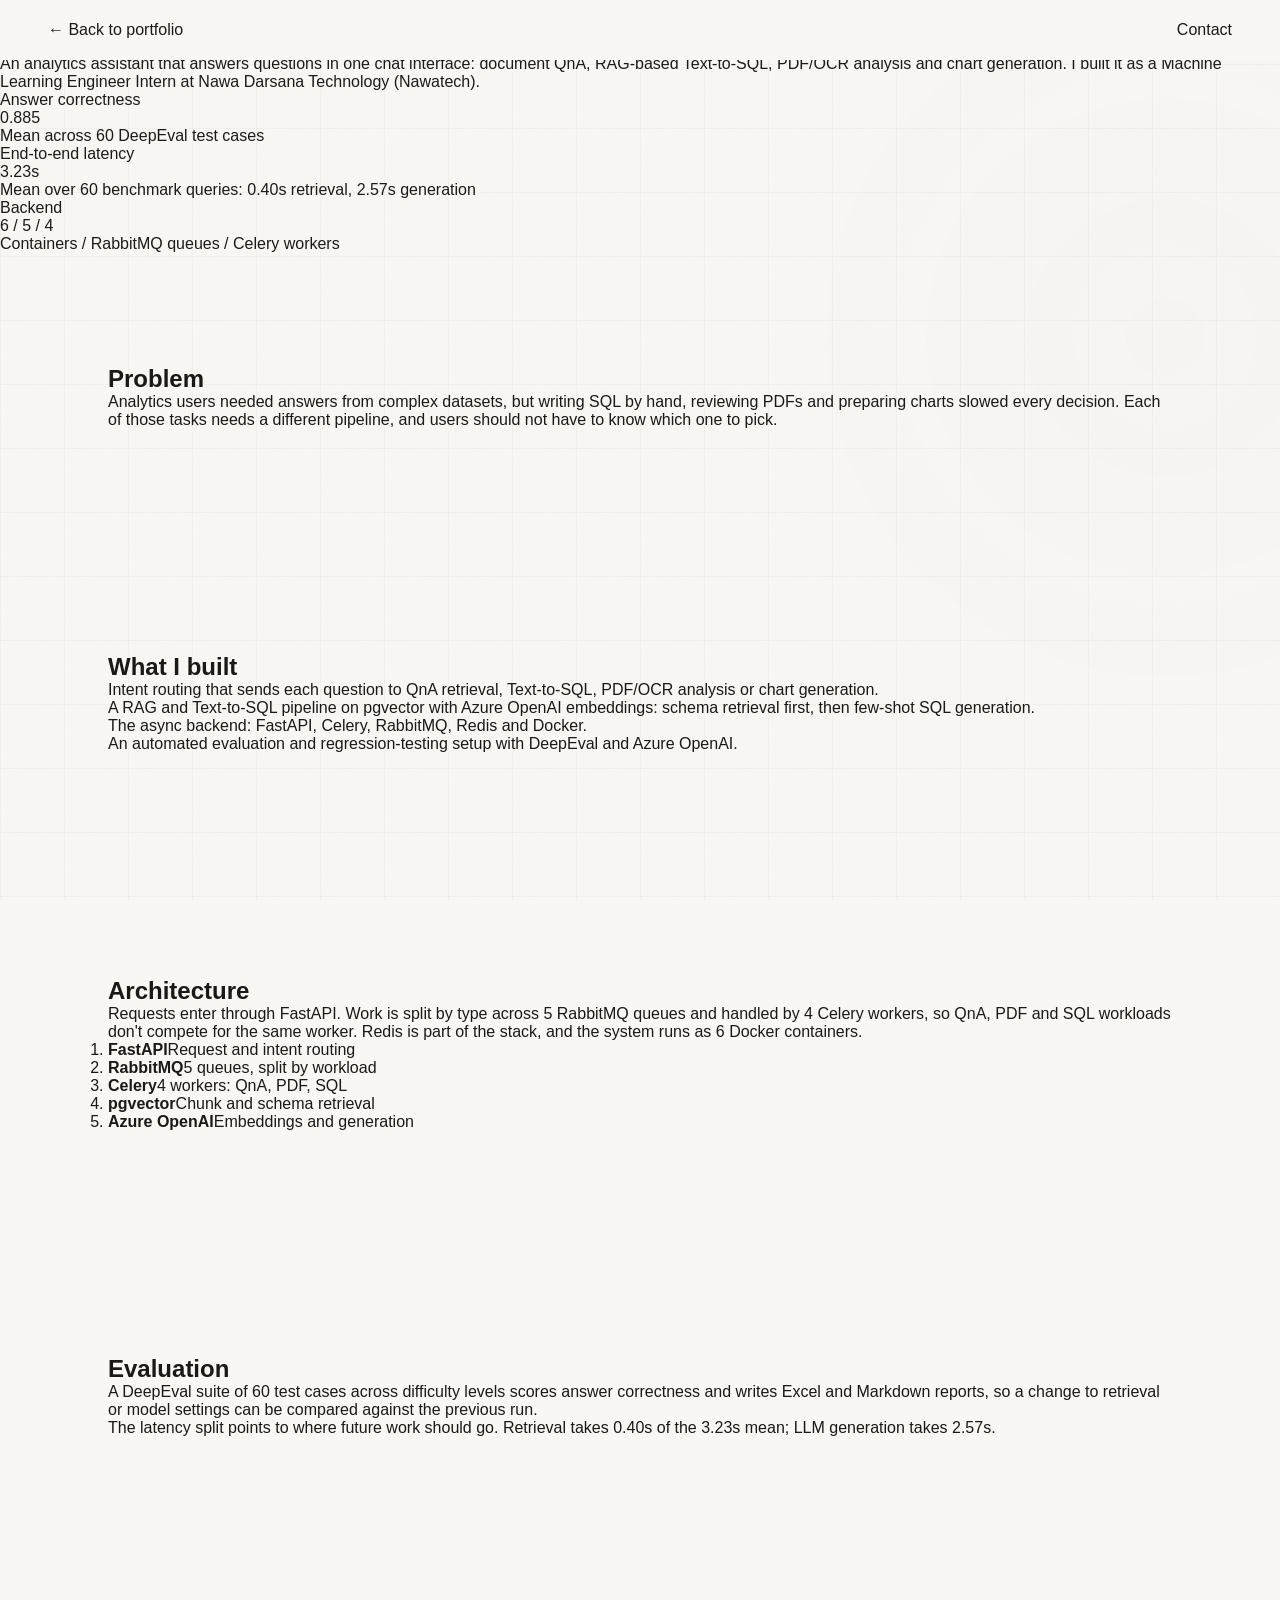
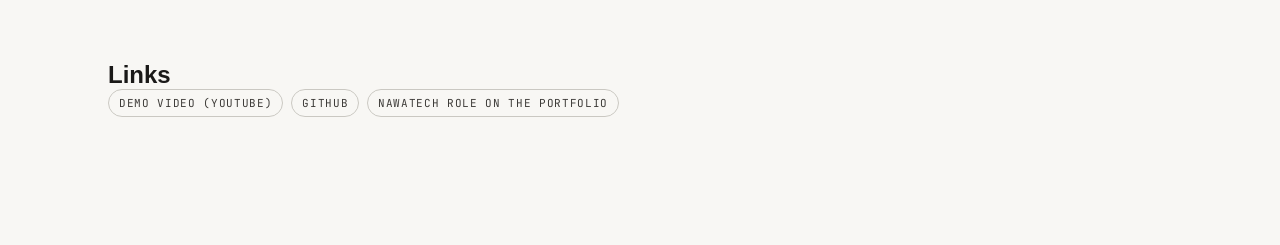
==== commit 39aff4ee: "content(case-study): update links, results and layout Co-Authored-By: Claude Sonnet 5.5 <noreply@ant" ====
--- a/case-study-smartfaq.html
+++ b/case-study-smartfaq.html
@@ -28,198 +28,80 @@
       Intern at Nawa Darsana Technology (Nawatech).
     </p>
 
-    .arch-grid {
-      display: grid;
-      grid-template-columns: repeat(5, minmax(0, 1fr));
-      gap: 10px;
-      margin-top: 14px;
-    }
-    .arch-node {
-      border: 1px solid var(--line-2);
-      border-radius: var(--r8);
-      padding: 12px;
-      background: #fff;
-      text-align: center;
-    }
-    .arch-node b {
-      display: block;
-      font-family: var(--fd);
-      margin-bottom: 4px;
-      color: var(--ink);
-    }
-    .arch-node span {
-      font-size: 13px;
-      color: var(--ink-3);
-      line-height: 1.45;
-    }
+    <dl class="case-kpi">
+      <div class="case-kpi-item">
+        <dt class="case-kpi-label">Answer correctness</dt>
+        <dd class="case-kpi-value">0.885</dd>
+        <dd class="case-kpi-note">Mean across 60 DeepEval test cases</dd>
+      </div>
+      <div class="case-kpi-item">
+        <dt class="case-kpi-label">End-to-end latency</dt>
+        <dd class="case-kpi-value">3.23s</dd>
+        <dd class="case-kpi-note">Mean over 60 benchmark queries: 0.40s retrieval, 2.57s generation</dd>
+      </div>
+      <div class="case-kpi-item">
+        <dt class="case-kpi-label">Backend</dt>
+        <dd class="case-kpi-value">6 / 5 / 4</dd>
+        <dd class="case-kpi-note">Containers / RabbitMQ queues / Celery workers</dd>
+      </div>
+    </dl>
 
-    .proof-links {
-      display: flex;
-      flex-wrap: wrap;
-      gap: 10px;
-      margin-top: 8px;
-    }
-    .proof-links a {
-      font-family: var(--fm);
-      font-size: 11px;
-      letter-spacing: .06em;
-      text-transform: uppercase;
-      border: 1px solid var(--line-2);
-      border-radius: 999px;
-      padding: 8px 12px;
-      color: var(--ink-2);
-    }
-    .proof-links a:hover {
-      color: var(--ink);
-      border-color: var(--ink);
-      background: #fff;
-    }
+    <section class="case-section" aria-labelledby="cs-problem">
+      <h2 class="case-h" id="cs-problem">Problem</h2>
+      <p class="case-p">
+        Analytics users needed answers from complex datasets, but writing SQL by hand, reviewing PDFs and
+        preparing charts slowed every decision. Each of those tasks needs a different pipeline, and users
+        should not have to know which one to pick.
+      </p>
+    </section>
 
-    .roadmap {
-      display: grid;
-      grid-template-columns: repeat(3, minmax(0, 1fr));
-      gap: 12px;
-      margin-top: 12px;
-    }
-    .roadmap-card {
-      border: 1px solid var(--line);
-      border-radius: var(--r8);
-      padding: 14px;
-      background: var(--bg-card);
-    }
-    .roadmap-card h4 {
-      font-family: var(--fd);
-      font-size: 20px;
-      margin-bottom: 8px;
-      letter-spacing: -.01em;
-    }
-    .roadmap-card p {
-      font-size: 14px;
-      color: var(--ink-2);
-      line-height: 1.6;
-    }
+    <section class="case-section" aria-labelledby="cs-built">
+      <h2 class="case-h" id="cs-built">What I built</h2>
+      <ul class="case-list">
+        <li>Intent routing that sends each question to QnA retrieval, Text-to-SQL, PDF/OCR analysis or chart generation.</li>
+        <li>A RAG and Text-to-SQL pipeline on pgvector with Azure OpenAI embeddings: schema retrieval first, then few-shot SQL generation.</li>
+        <li>The async backend: FastAPI, Celery, RabbitMQ, Redis and Docker.</li>
+        <li>An automated evaluation and regression-testing setup with DeepEval and Azure OpenAI.</li>
+      </ul>
+    </section>
 
-    @media (max-width: 900px) {
-      .case-kpi { grid-template-columns: 1fr; }
-      .arch-grid { grid-template-columns: 1fr 1fr; }
-      .roadmap { grid-template-columns: 1fr; }
-    }
-  </style>
-+</head>
-+<body>
-+  <div class="noise"></div>
-+  <div class="grid-bg"></div>
-+
-+  <main class="case-wrap">
-+    <div class="case-nav">
-+      <a href="index.html#projects">← Back to Portfolio</a>
-+      <a href="index.html#contact">Discuss This Project</a>
-+    </div>
-+
-+    <h1 class="case-title">SmartFAQ Chatbot - Flagship Case Study</h1>
-+    <p class="case-sub">
-+      A production-oriented RAG assistant that handles repetitive support questions with faster response cycles,
-+      controlled token usage, and measurable answer quality checkpoints.
-+    </p>
-+
-+    <div class="case-kpi">
-+      <article class="case-kpi-card">
-+        <div class="case-kpi-label">Metric Tracked</div>
-+        <div class="case-kpi-value">Latency</div>
-+        <p class="case-kpi-note">p95 response time tracking integrated in evaluation pipeline.</p>
-+      </article>
-+      <article class="case-kpi-card">
-+        <div class="case-kpi-label">Metric Tracked</div>
-+        <div class="case-kpi-value">Token Cost</div>
-+        <p class="case-kpi-note">Per-answer token usage monitored for cost/performance control.</p>
-+      </article>
-+      <article class="case-kpi-card">
-+        <div class="case-kpi-label">Metric Tracked</div>
-+        <div class="case-kpi-value">Answer Quality</div>
-+        <p class="case-kpi-note">Intent + retrieval relevance checks included in QA loop.</p>
-+      </article>
-+    </div>
-+
-+    <section class="case-section">
-+      <h2 class="case-h">1. Problem</h2>
-+      <p class="case-p">
-+        Support teams were overloaded by repetitive FAQs. Manual handling created slow response cycles,
-+        inconsistent answers, and no objective way to evaluate model quality over time.
-+      </p>
-+      <ul class="case-list">
-+        <li>Response quality varied across operators and shifts.</li>
-+        <li>No clear observability for latency or token consumption.</li>
-+        <li>Scaling support volume increased operational overhead.</li>
-+      </ul>
-+    </section>
-+
-+    <section class="case-section">
-+      <h2 class="case-h">2. System Architecture</h2>
-+      <p class="case-p">
-+        The assistant pipeline was designed for modular retrieval, controllable generation, and measurable operations.
-+      </p>
-+      <div class="arch-grid" aria-label="Architecture flow">
-+        <div class="arch-node"><b>Ingestion</b><span>FAQ docs + structured files</span></div>
-+        <div class="arch-node"><b>Chunking</b><span>Hierarchical splitting + embeddings</span></div>
-+        <div class="arch-node"><b>Retrieval</b><span>Relevant context fetch from storage</span></div>
-+        <div class="arch-node"><b>Generation</b><span>LLM response synthesis + guardrails</span></div>
-+        <div class="arch-node"><b>Observability</b><span>Latency/token/quality evaluation logs</span></div>
-+      </div>
-+    </section>
-+
-+    <section class="case-section">
-+      <h2 class="case-h">3. Trade-off Decisions</h2>
-+      <ul class="case-list">
-+        <li><b>Retrieval depth vs speed:</b> deeper context improves completeness but increases latency and token usage.</li>
-+        <li><b>Context window vs cost:</b> larger context can improve relevance but can overrun cost constraints.</li>
-+        <li><b>Strict guardrails vs flexibility:</b> tighter response controls reduce hallucination risk but can shorten answer richness.</li>
-+      </ul>
-+    </section>
-+
-+    <section class="case-section">
-+      <h2 class="case-h">4. Results & Engineering Outcomes</h2>
-+      <ul class="case-list">
-+        <li>Built a reproducible evaluation loop for quality and performance monitoring.</li>
-+        <li>Implemented caching and pagination patterns to improve user experience under load.</li>
-+        <li>Created architecture foundation for scaling with queue workers and containerized services.</li>
-+      </ul>
-+    </section>
-+
-+    <section class="case-section">
-+      <h2 class="case-h">5. Production Readiness</h2>
-+      <ul class="case-list">
-+        <li>Service boundaries separated across API, workers, and retrieval layers.</li>
-+        <li>Operational metrics tracked for latency, token cost, and answer behavior.</li>
-+        <li>Testable modular components for future model swap and rollout strategy.</li>
-+      </ul>
-+    </section>
-+
-+    <section class="case-section">
-+      <h2 class="case-h">6. What I Can Build in 30/60/90 Days</h2>
-+      <div class="roadmap">
-+        <article class="roadmap-card">
-+          <h4>30 Days</h4>
-+          <p>Audit use case, define KPIs, ship baseline RAG assistant with tracking hooks.</p>
-+        </article>
-+        <article class="roadmap-card">
-+          <h4>60 Days</h4>
-+          <p>Improve retrieval quality, add guardrails, and optimize latency + token efficiency.</p>
-+        </article>
-+        <article class="roadmap-card">
-+          <h4>90 Days</h4>
-+          <p>Production hardening: observability, QA automation, rollout strategy, and team handoff docs.</p>
-+        </article>
-+      </div>
-+    </section>
-+
-+    <section class="case-section">
-+      <h2 class="case-h">7. Evidence Links</h2>
-+      <div class="proof-links">
-+        <a href="https://github.com/CodeByAbi" target="_blank" rel="noopener noreferrer">GitHub Profile</a>
-+        <a href="index.html#projects">Project Card Overview</a>
-+        <a href="index.html#contact">Request Live Walkthrough</a>
-+      </div>
-+    </section>
-+  </main>
-+</body>
-+</html>
+    <section class="case-section" aria-labelledby="cs-arch">
+      <h2 class="case-h" id="cs-arch">Architecture</h2>
+      <p class="case-p">
+        Requests enter through FastAPI. Work is split by type across 5 RabbitMQ queues and handled by
+        4 Celery workers, so QnA, PDF and SQL workloads don't compete for the same worker. Redis is part
+        of the stack, and the system runs as 6 Docker containers.
+      </p>
+      <ol class="case-flow" aria-label="Request flow">
+        <li><b>FastAPI</b><span>Request and intent routing</span></li>
+        <li><b>RabbitMQ</b><span>5 queues, split by workload</span></li>
+        <li><b>Celery</b><span>4 workers: QnA, PDF, SQL</span></li>
+        <li><b>pgvector</b><span>Chunk and schema retrieval</span></li>
+        <li><b>Azure OpenAI</b><span>Embeddings and generation</span></li>
+      </ol>
+    </section>
+
+    <section class="case-section" aria-labelledby="cs-eval">
+      <h2 class="case-h" id="cs-eval">Evaluation</h2>
+      <p class="case-p">
+        A DeepEval suite of 60 test cases across difficulty levels
+        scores answer correctness and writes Excel and Markdown reports, so a change to retrieval or model
+        settings can be compared against the previous run.
+      </p>
+      <p class="case-p">
+        The latency split points to where future work should go. Retrieval takes 0.40s of the 3.23s mean;
+        LLM generation takes 2.57s.
+      </p>
+    </section>
+
+    <section class="case-section" aria-labelledby="cs-links">
+      <h2 class="case-h" id="cs-links">Links</h2>
+      <div class="proj-proof">
+        <a href="https://youtu.be/T9D7Ta1O9rU" target="_blank" rel="noopener noreferrer">Demo video (YouTube)</a>
+        <a href="https://github.com/CodeByAbi/faq-chatbot" target="_blank" rel="noopener noreferrer">GitHub</a>
+        <a href="index.html#experience">Nawatech role on the portfolio</a>
+      </div>
+    </section>
+  </main>
+</body>
+</html>
